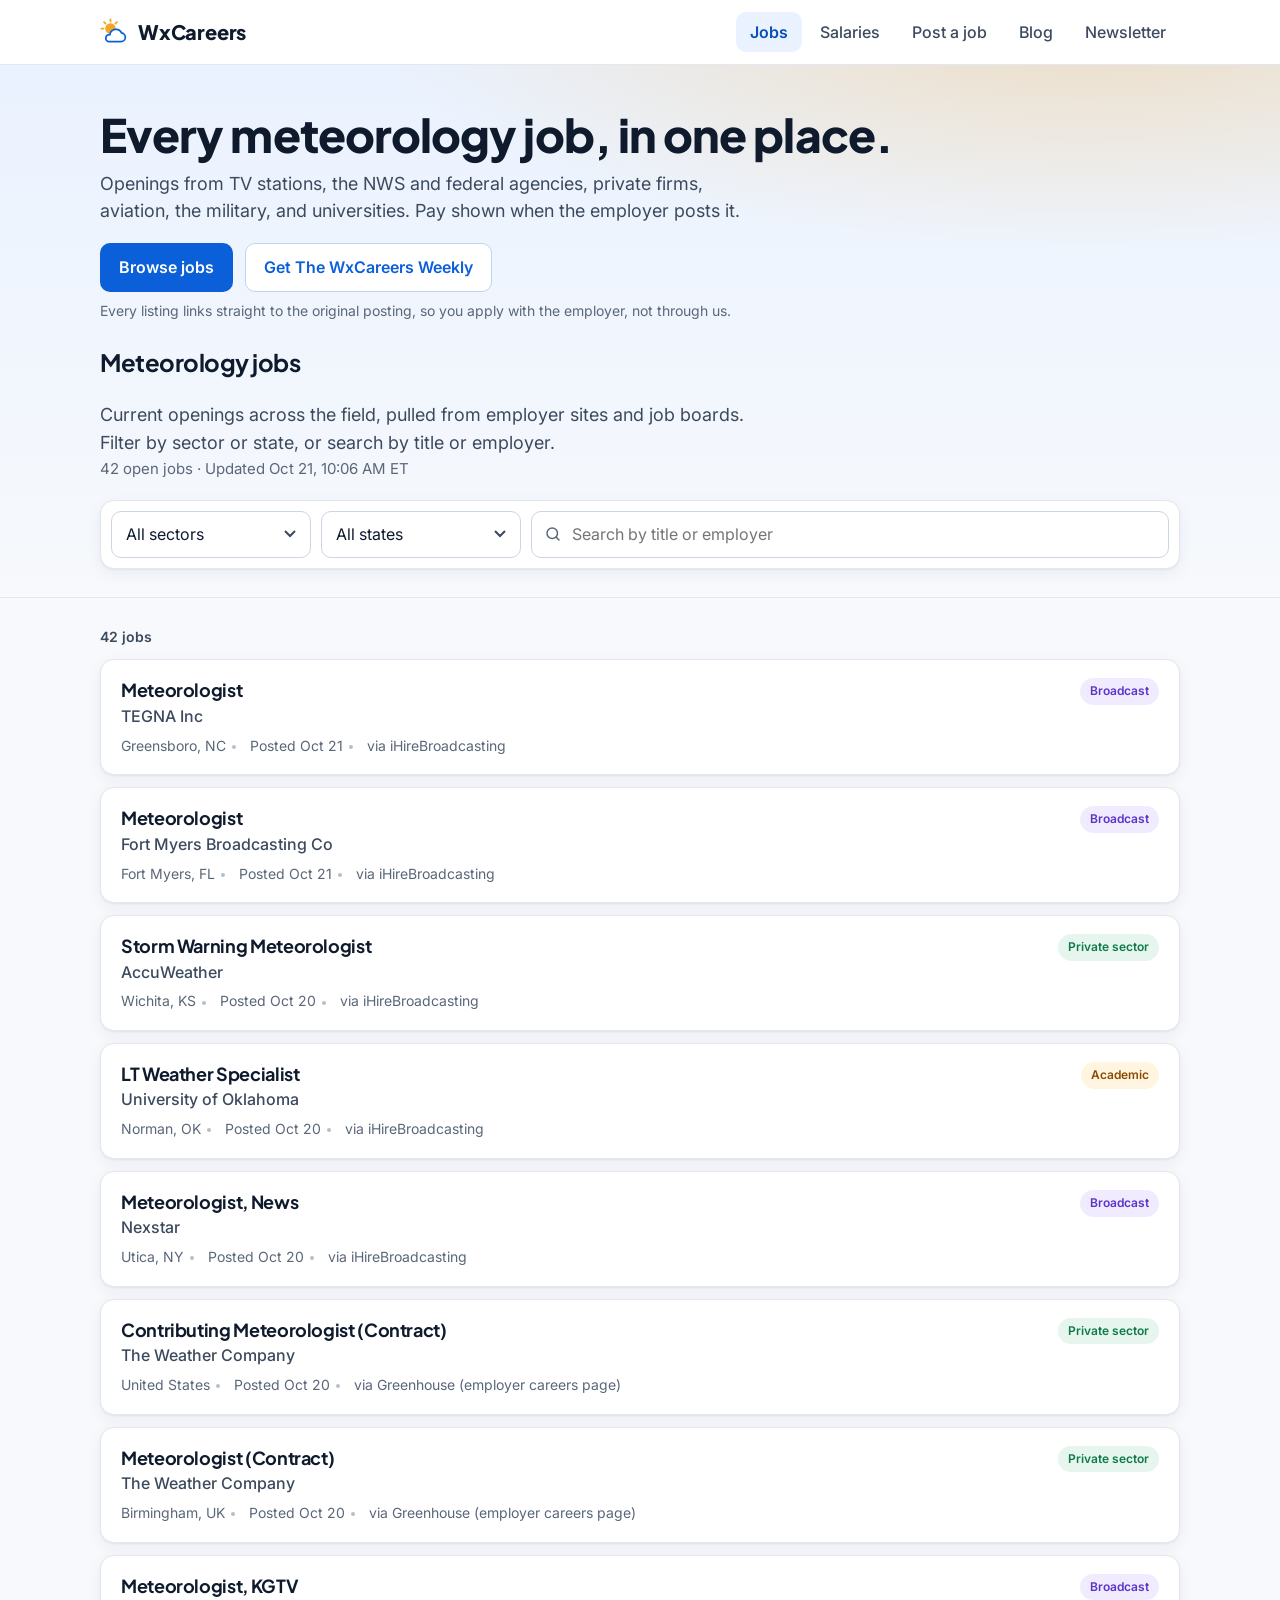
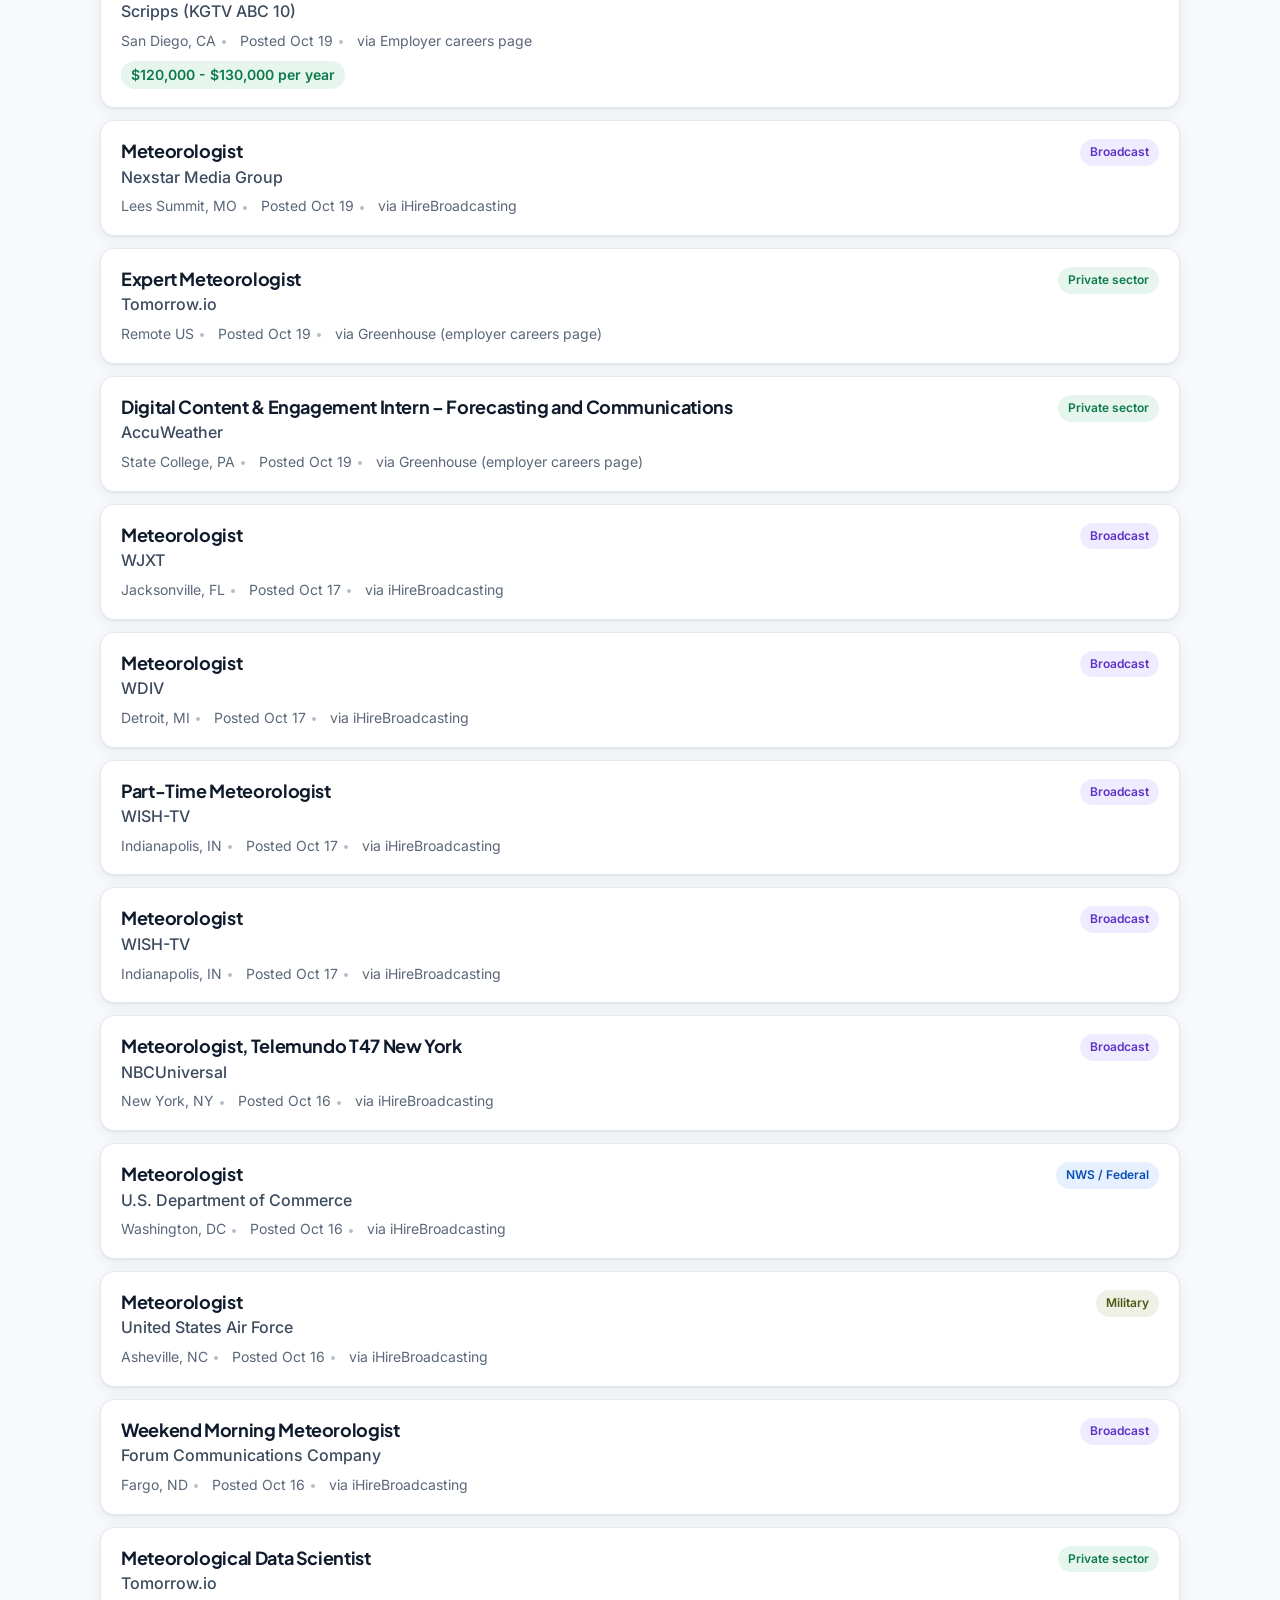
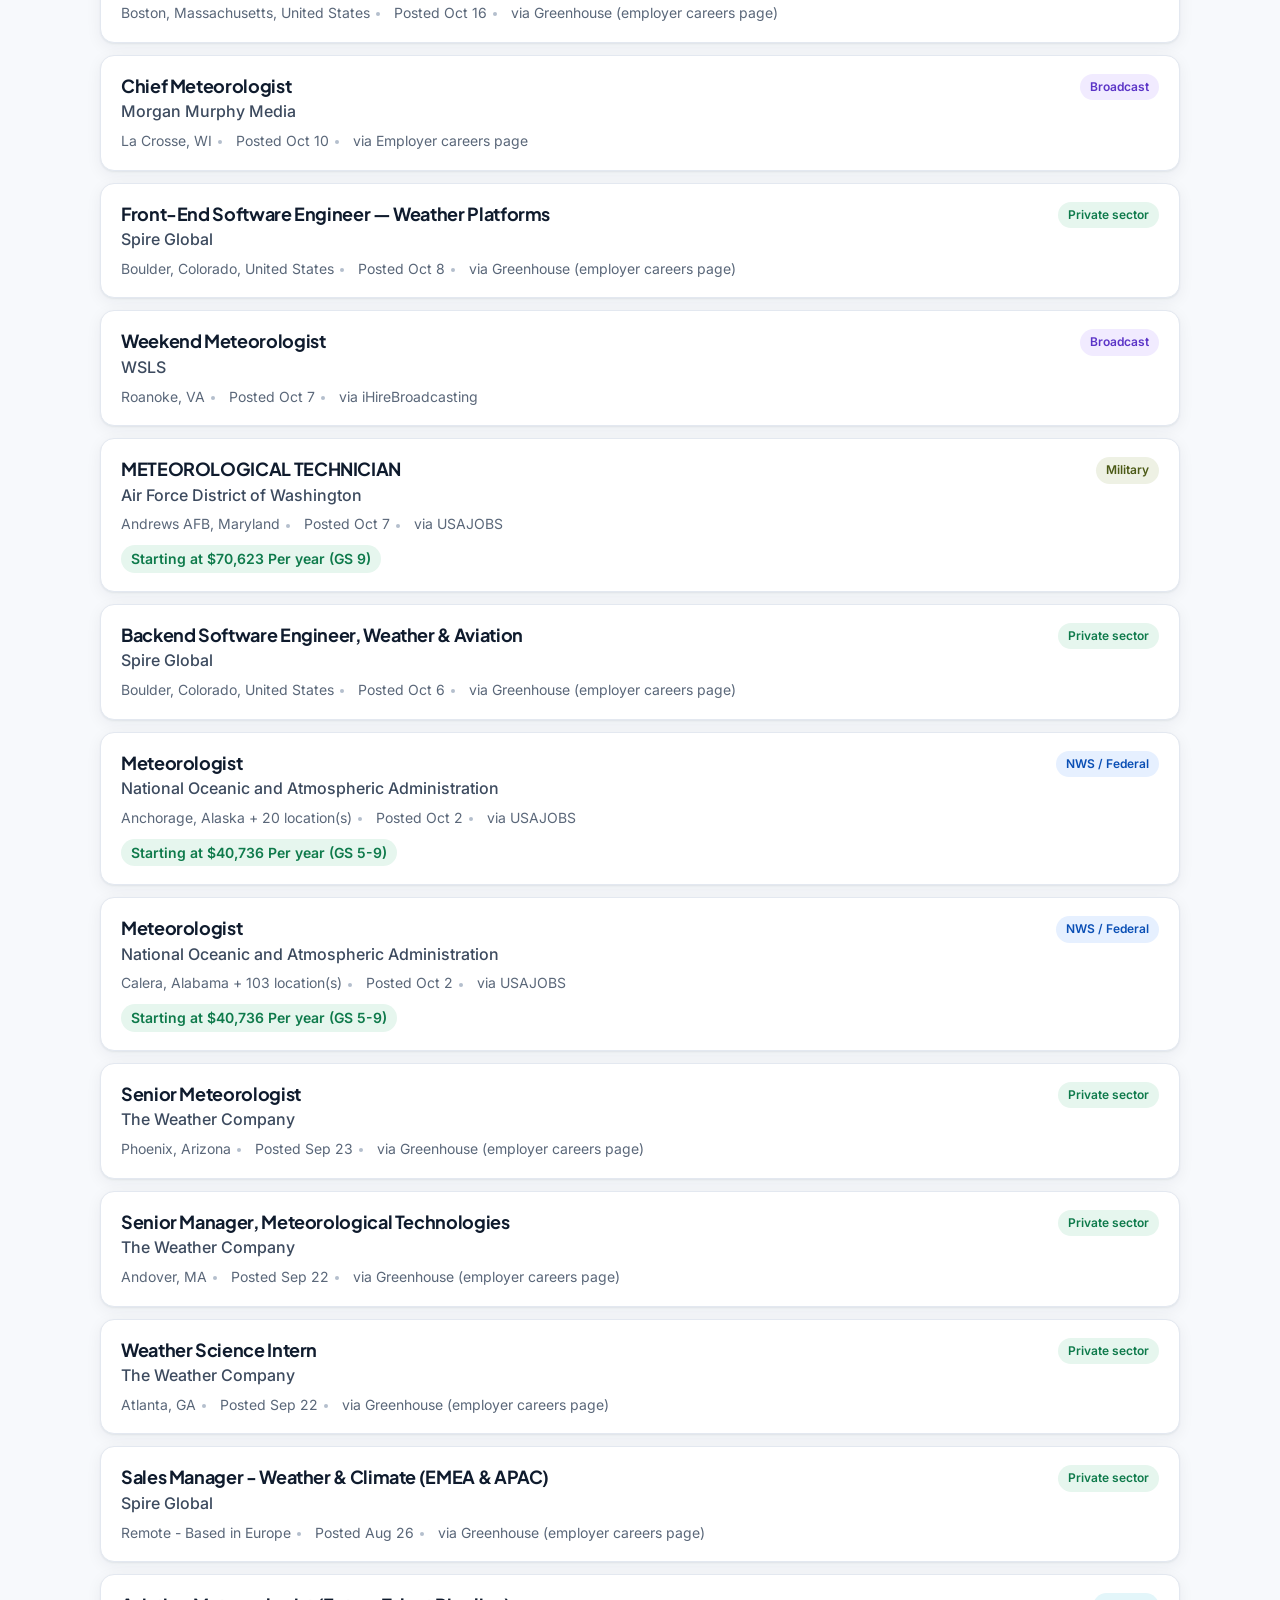
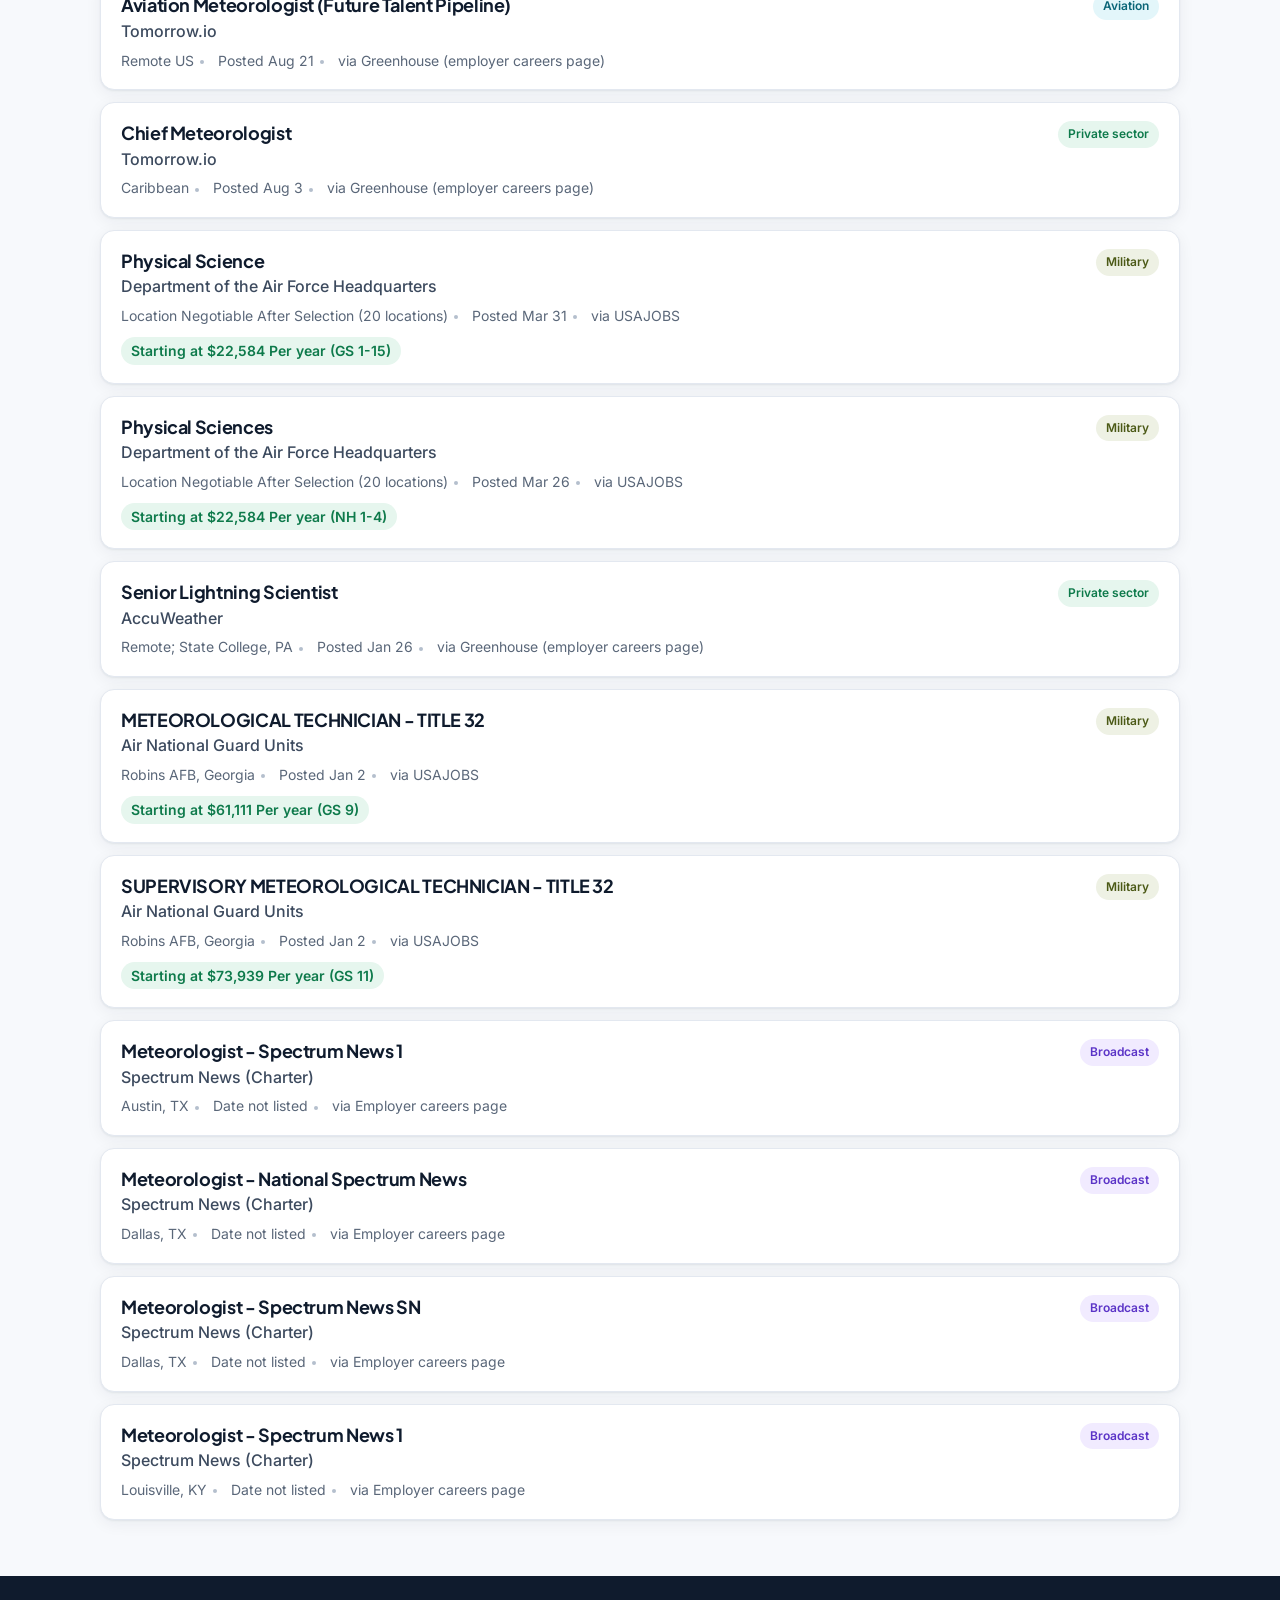
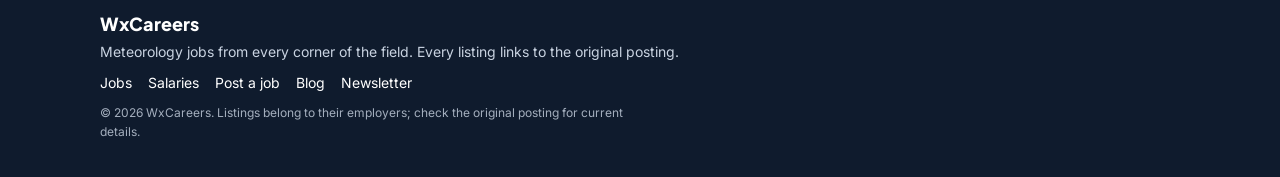
==== site/index.html @ 06b13ea0 "Add blog infrastructure: markdown build, blog index, RSS feed, sitemap, robots.txt, nav links" ====
<!doctype html><html lang=en><head><meta charset=utf-8><meta name=viewport content="width=device-width,initial-scale=1"><title>WxCareers | Meteorology Jobs in TV, NWS, Private, Aviation and More</title><link rel=canonical href="https://wxcareers.com/"><meta name=description content="Meteorology jobs from TV stations, the NWS, private firms, aviation, the military, and universities. Filter by sector and state. Updated often."><meta property=og:title content="WxCareers | Meteorology Jobs in TV, NWS, Private, Aviation and More"><meta property=og:description content="Meteorology jobs from TV stations, the NWS, private firms, aviation, the military, and universities. Filter by sector and state. Updated often."><meta property=og:site_name content=WxCareers><meta property=og:url content="https://wxcareers.com/"><meta name=theme-color content="#0B5FD9"><link rel=preconnect href="https://fonts.googleapis.com"><link rel=preconnect href="https://fonts.gstatic.com" crossorigin><link rel=stylesheet href="https://fonts.googleapis.com/css2?family=Inter:wght@400;500;600;700&family=Plus+Jakarta+Sans:wght@600;700;800&display=swap"><link rel=stylesheet href="style.css?v=2"><link rel=alternate type="application/rss+xml" title="WxCareers Blog" href="https://wxcareers.com/blog/feed.xml"></head><body>
<a class=skip href="#main">Skip to content</a>
<header class=site-header><div class="wrap nav-row"><a class=brand href=index.html><svg class="logo-mark" viewBox="0 0 32 32" aria-hidden="true" width="28" height="28"><circle cx="12" cy="12" r="6" fill="#F5A524"/><g stroke="#F5A524" stroke-width="2" stroke-linecap="round"><path d="M12 1.5v2.5M1.5 12H4M4.6 4.6l1.8 1.8M19.4 4.6l-1.8 1.8"/></g><path d="M10 27h14a5 5 0 0 0 .6-9.96A7 7 0 0 0 11.3 19 4 4 0 0 0 10 27z" fill="#fff" stroke="#0B5FD9" stroke-width="2"/></svg><span>WxCareers</span></a>
<button class=nav-toggle aria-expanded=false aria-controls=site-nav><svg viewBox="0 0 24 24" width=22 height=22 aria-hidden=true><path d="M4 7h16M4 12h16M4 17h16" fill="none" stroke="#0F1B2D" stroke-width="2" stroke-linecap="round"/></svg><span class=sr-only>Menu</span></button>
<nav id=site-nav aria-label=Main><ul><li><a href=index.html class=on aria-current=page>Jobs</a></li><li><a href=salaries.html>Salaries</a></li><li><a href=post.html>Post a job</a></li><li><a href=blog/>Blog</a></li><li><a href=newsletter.html>Newsletter</a></li></ul></nav></div></header>
<main id=main>
<section class=hero><div class=wrap><h1>Every meteorology job, in one place.</h1><p class=hero-lede>Openings from TV stations, the NWS and federal agencies, private firms, aviation, the military, and universities. Pay shown when the employer posts it.</p>
<div class=cta-row><a class="btn btn-primary" href="#jobs">Browse jobs</a><a class="btn btn-secondary" href=newsletter.html>Get The WxCareers Weekly</a></div>
<p class=hero-support>Every listing links straight to the original posting, so you apply with the employer, not through us.</p>
<h2 id=jobs>Meteorology jobs</h2><p class=hero-lede>Current openings across the field, pulled from employer sites and job boards. Filter by sector or state, or search by title or employer.</p><p class="meta hero-meta" id=upd></p>
<div class="bar filters" role=search>
<label class=field><span class=sr-only>Sector</span><select id=sec><option value="">All sectors</option></select></label>
<label class=field><span class=sr-only>State</span><select id=st><option value="">All states</option></select></label>
<label class="field field-search"><svg viewBox="0 0 24 24" width=18 height=18 aria-hidden=true class=ico><circle cx=11 cy=11 r=7 fill=none stroke=currentColor stroke-width=2 /><path d="M20 20l-4-4" stroke=currentColor stroke-width=2 stroke-linecap=round /></svg><span class=sr-only>Search</span><input id=q type=search placeholder="Search by title or employer"></label>
</div></div></section>
<section class="wrap content"><p class=result-count id=rc aria-live=polite></p><div id=list class=job-list></div></section>
</main><footer class=site-footer><div class=wrap><p class=footer-brand>WxCareers</p><p>Meteorology jobs from every corner of the field. Every listing links to the original posting.</p><p class=footer-links><a href=index.html>Jobs</a><a href=salaries.html>Salaries</a><a href=post.html>Post a job</a><a href=blog/>Blog</a><a href=newsletter.html>Newsletter</a></p><p class=small>© 2026 WxCareers. Listings belong to their employers; check the original posting for current details.</p></div></footer>
<script>(function(){var b=document.querySelector('.nav-toggle'),n=document.getElementById('site-nav');b.addEventListener('click',function(){var o=b.getAttribute('aria-expanded')==='true';b.setAttribute('aria-expanded',String(!o));n.classList.toggle('open',!o)})})();</script>
<script>
const LABEL={TV:'Broadcast',federal:'NWS / Federal',private:'Private sector',aviation:'Aviation',military:'Military',academic:'Academic',energy:'Energy'};const lbl=s=>LABEL[s]||s;const fmtUpd=u=>{const d=new Date(/[zZ]|[+-]\d\d:?\d\d$/.test(u)?u:u+'Z');if(isNaN(d))return u;const p=Object.fromEntries(new Intl.DateTimeFormat('en-US',{timeZone:'America/New_York',month:'short',day:'numeric',hour:'numeric',minute:'2-digit'}).formatToParts(d).map(x=>[x.type,x.value]));return `Updated ${p.month} ${p.day}, ${p.hour}:${p.minute} ${p.dayPeriod} ET`};const fmtDate=x=>{const m=/^(\d{4})-(\d\d)-(\d\d)/.exec(x||'');if(!m)return x;const d=new Date(Date.UTC(+m[1],m[2]-1,+m[3]));return d.toLocaleDateString('en-US',{month:'short',day:'numeric',timeZone:'UTC'})+(+m[1]!==new Date().getFullYear()?', '+m[1]:'')};let J=[];const $=i=>document.getElementById(i);const esc=v=>String(v??'').replace(/[&<>"']/g,c=>({'&':'&amp;','<':'&lt;','>':'&gt;','"':'&quot;',"'":'&#39;'}[c]));
fetch('jobs.json').then(r=>r.json()).then(d=>{J=d.jobs;$('upd').textContent=d.count+' open jobs · '+fmtUpd(d.updated);
[...new Set(J.map(j=>j.sector))].sort().forEach(s=>$('sec').add(new Option(lbl(s),s)));
[...new Set(J.map(j=>j.state))].sort().forEach(s=>$('st').add(new Option(s,s)));draw()}).catch(()=>{$('list').innerHTML='<p class=empty>Could not load jobs.</p>'});
['sec','st','q'].forEach(i=>$(i).oninput=draw);
function draw(){const s=$('sec').value,t=$('st').value,q=$('q').value.toLowerCase();
const r=J.filter(j=>(!s||j.sector==s)&&(!t||j.state==t)&&(!q||(j.title+j.employer).toLowerCase().includes(q)));
$('rc').textContent=r.length+(r.length==1?' job':' jobs');
$('list').innerHTML=r.map(j=>`<article class=job><div class=job-main><h2 class=job-title><a href="${esc(j.url)}" target=_blank rel=noopener>${esc(j.title)}</a></h2><p class=job-employer>${esc(j.employer)}</p><p class=meta><span>${esc(j.location)}</span><span>${j.date_posted?'Posted '+esc(fmtDate(j.date_posted)):'Date not listed'}</span><span>via ${esc(j.source)}</span></p>${j.salary?`<p class=sal>${esc(j.salary)}</p>`:''}</div><span class="tag tag-${esc(j.sector).toLowerCase().replace(/[^a-z]+/g,'-')}">${esc(lbl(j.sector))}</span></article>`).join('')||'<p class=empty>No jobs match those filters. Try a different sector or state, or clear the search.</p>'}
</script></body></html>
---- site/style.css ----
/* WxCareers redesign — tokens */
:root{--ink:#0F1B2D;--ink-2:#3C4A5E;--muted:#5A6779;--line:#E3E8F0;--bg:#F7F9FC;--surface:#FFFFFF;
--sky:#0B5FD9;--sky-600:#0A4FB5;--sky-50:#EAF2FF;--sun:#F5A524;--sun-50:#FFF5E1;--sun-ink:#8A4B00;
--green:#0E7A4B;--green-50:#E6F6EE;--focus:#F5A524;--radius:14px;--shadow:0 1px 2px rgba(15,27,45,.06),0 4px 16px rgba(15,27,45,.06);
--font:"Inter",system-ui,-apple-system,"Segoe UI",Roboto,sans-serif;--display:"Plus Jakarta Sans","Inter",system-ui,sans-serif}
*{box-sizing:border-box}html{-webkit-text-size-adjust:100%}
body{margin:0;font:16px/1.55 var(--font);background:var(--bg);color:var(--ink);min-height:100vh;display:flex;flex-direction:column}
main{flex:1}a{color:var(--sky)}a:hover{color:var(--sky-600)}
.wrap{max-width:1120px;margin:0 auto;padding:0 20px}
.sr-only{position:absolute;width:1px;height:1px;padding:0;margin:-1px;overflow:hidden;clip:rect(0,0,0,0);border:0}
.skip{position:absolute;left:12px;top:-60px;background:var(--ink);color:#fff;padding:10px 14px;border-radius:8px;z-index:100}.skip:focus{top:12px}
:focus-visible{outline:3px solid var(--focus);outline-offset:2px;border-radius:6px}
/* header */
.site-header{position:sticky;top:0;z-index:50;background:rgba(255,255,255,.92);backdrop-filter:saturate(1.4) blur(10px);border-bottom:1px solid var(--line)}
.nav-row{display:flex;align-items:center;justify-content:space-between;min-height:64px;flex-wrap:wrap}
.brand{display:flex;align-items:center;gap:10px;font:800 20px/1 var(--display);color:var(--ink);text-decoration:none;letter-spacing:-.01em}
.nav-toggle{padding:0;min-height:44px;display:inline-flex;align-items:center;justify-content:center;width:44px;height:44px;border:1px solid var(--line);background:#fff;border-radius:10px;color:var(--ink);cursor:pointer}
#site-nav{display:none;width:100%}#site-nav.open{display:block}
#site-nav ul{list-style:none;margin:0;padding:8px 0 14px;display:flex;flex-direction:column;gap:2px}
#site-nav a{display:block;padding:12px 14px;border-radius:10px;color:var(--ink-2);text-decoration:none;font-weight:500}
#site-nav a:hover{background:var(--sky-50);color:var(--sky-600)}
#site-nav a.on{color:var(--sky-600);background:var(--sky-50);font-weight:600}
@media(min-width:760px){.nav-toggle{display:none}#site-nav{display:block;width:auto}#site-nav ul{flex-direction:row;padding:0;gap:4px}#site-nav a{padding:8px 14px}}
/* hero */
.hero{background:radial-gradient(1200px 400px at 85% -10%,rgba(245,165,36,.28),transparent 60%),linear-gradient(180deg,#EAF2FF 0%,#F7F9FC 100%);padding:44px 0 28px;border-bottom:1px solid var(--line)}
.hero-sm{padding:40px 0 32px}
h1,h2,h3{font-family:var(--display);letter-spacing:-.02em;color:var(--ink)}
h1{font-size:clamp(30px,5vw,46px);line-height:1.1;margin:0 0 10px;font-weight:800}
.hero-lede{font-size:18px;color:var(--ink-2);margin:0;max-width:60ch}
.meta{color:var(--muted);font-size:14px;margin:0}.hero-meta{font-size:15px}
.content{padding:28px 20px 56px}
/* filters */
.bar{display:flex;gap:10px;flex-wrap:wrap;margin:20px 0 0}
.filters{display:grid;grid-template-columns:1fr 1fr;gap:10px;background:#fff;padding:10px;border:1px solid var(--line);border-radius:var(--radius);box-shadow:var(--shadow)}
.field{position:relative;display:flex;align-items:center}
.field-search{grid-column:1/-1}.field-grow{flex:1;min-width:200px}
@media(min-width:760px){.filters{grid-template-columns:200px 200px 1fr}.field-search{grid-column:auto}}
select,input,button{font:inherit;color:var(--ink)}
select,input{width:100%;min-height:46px;padding:10px 14px;border:1px solid #CCD5E1;border-radius:10px;background:#fff}
select{appearance:none;background-image:url("data:image/svg+xml,%3Csvg xmlns='http://www.w3.org/2000/svg' width='12' height='8'%3E%3Cpath d='M1 1l5 5 5-5' fill='none' stroke='%233C4A5E' stroke-width='2'/%3E%3C/svg%3E");background-repeat:no-repeat;background-position:right 14px center;padding-right:36px}
.field-search input{padding-left:40px}.field .ico{position:absolute;left:13px;color:var(--muted);pointer-events:none}
select:hover,input:hover{border-color:#9FB0C6}
button:not(.nav-toggle){min-height:46px;padding:10px 22px;border:0;border-radius:10px;background:var(--sky);color:#fff;font-weight:600;cursor:pointer}
button:not(.nav-toggle):hover{background:var(--sky-600)}
/* jobs */
.result-count{font-weight:600;color:var(--ink-2);margin:0 0 12px;font-size:14px}
.job-list{display:grid;gap:12px}
.job{display:flex;justify-content:space-between;align-items:flex-start;gap:16px;background:var(--surface);border:1px solid var(--line);border-radius:var(--radius);padding:18px 20px;box-shadow:var(--shadow);transition:border-color .15s,transform .15s}
.job:hover{border-color:#B9CCEB;transform:translateY(-1px)}
.job-main{min-width:0}
.job-title{font-size:18px;margin:0 0 2px;line-height:1.3}
.job-title a{color:var(--ink);text-decoration:none}.job-title a:hover{color:var(--sky)}
.job-employer{margin:0 0 6px;color:var(--ink-2);font-weight:500}
.job .meta{display:flex;flex-wrap:wrap;gap:4px 14px}
.job .meta span+span::before{content:"";display:inline-block;width:4px;height:4px;border-radius:50%;background:#B4BFCD;margin-right:14px;vertical-align:middle;margin-left:-8px}
.sal{display:inline-block;margin:10px 0 0;color:var(--green);background:var(--green-50);font-weight:600;font-size:14px;padding:3px 10px;border-radius:999px}
td.sal{display:table-cell;background:none;padding:12px 14px;border-radius:0}
.tag{font-size:12px;font-weight:600;padding:4px 10px;border-radius:999px;background:var(--sky-50);color:var(--sky-600);white-space:nowrap}
.tag-tv{background:#F1EBFF;color:#5B34C7}.tag-federal{background:#E6F0FF;color:#0A4FB5}.tag-private{background:var(--green-50);color:var(--green)}
.tag-aviation{background:#E3F6FA;color:#0A6577}.tag-military{background:#EEF1E4;color:#4C5A17}.tag-academic{background:var(--sun-50);color:var(--sun-ink)}
.empty{padding:32px;text-align:center;color:var(--muted);background:#fff;border:1px dashed #CCD5E1;border-radius:var(--radius)}
@media(max-width:520px){.job{flex-direction:column-reverse;gap:10px}}
/* table */
.table-wrap{background:#fff;border:1px solid var(--line);border-radius:var(--radius);box-shadow:var(--shadow);overflow:hidden}
table{width:100%;border-collapse:collapse}
th{font-size:12px;text-transform:uppercase;letter-spacing:.06em;color:var(--muted);background:#F2F5FA;font-weight:600}
td,th{padding:12px 14px;border-bottom:1px solid var(--line);text-align:left;vertical-align:top}
tbody tr:last-child td{border-bottom:0}tbody tr:hover{background:#FAFBFE}
td a{font-weight:600;text-decoration:none}
@media(max-width:700px){thead{position:absolute;left:-9999px}table,tbody,tr,td{display:block}tr{padding:12px 14px;border-bottom:1px solid var(--line)}
td,td.sal{border:0;padding:3px 0;display:flex;gap:12px}td::before{content:attr(data-label);flex:0 0 96px;font-size:12px;text-transform:uppercase;letter-spacing:.05em;color:var(--muted);padding-top:2px}}
/* cards */
.card-grid{display:grid;gap:16px}@media(min-width:760px){.card-grid{grid-template-columns:repeat(3,1fr)}}
.card{background:#fff;border:1px solid var(--line);border-radius:var(--radius);padding:24px;box-shadow:var(--shadow)}
.card h3{margin:0 0 8px;font-size:20px}.card p{margin:0;color:var(--ink-2)}
.card-feature{border:2px solid var(--sky);position:relative;background:linear-gradient(180deg,#fff,#F5F9FF)}
.card-narrow{max-width:620px}.card-narrow .bar{margin:0 0 12px}
.tbd{color:var(--sun-ink);background:var(--sun-50);font-weight:600;padding:1px 8px;border-radius:6px}
.note{margin-top:20px}
/* footer */
.site-footer{background:var(--ink);color:#C9D3E1;padding:36px 0;font-size:14px}
.site-footer p{margin:0;max-width:70ch}.footer-brand{font:800 18px var(--display);color:#fff;margin-bottom:6px!important}
@media(prefers-reduced-motion:reduce){*{transition:none!important}}
/* staging additions */
.cta-row{display:flex;gap:12px;flex-wrap:wrap;margin:18px 0 8px}
.btn{display:inline-block;padding:11px 18px;border-radius:10px;font-weight:600;text-decoration:none;border:1px solid transparent}
.btn-primary{background:#0B5FD9;color:#fff}.btn-secondary{background:#fff;color:#0B5FD9;border-color:#BFD3F2}
.hero-support{font-size:14px;color:var(--muted);margin:6px 0 22px}
.status-note{margin:18px 0;font-weight:500}.method{margin-top:20px;max-width:75ch;color:var(--ink-2);font-size:14px}
.footer-links{display:flex;gap:16px;margin:10px 0!important;flex-wrap:wrap}.footer-links a{color:#fff;text-decoration:none}.small{font-size:12px;opacity:.8}
.free{color:#17703a;font-weight:700}
/* blog */
.post-list{display:grid;gap:14px;margin:8px 0 24px}.post-card{background:#fff;border:1px solid var(--line);border-radius:var(--radius);padding:18px 20px}
.post-card h2{margin:0 0 6px;font:700 20px var(--display)}.post-card h2 a{color:var(--ink);text-decoration:none}.post-card h2 a:hover{color:#0B5FD9}
.post-card p{margin:0;color:var(--ink-2)}.post-date{color:var(--muted);font-size:13px;margin-bottom:6px!important}
.coming-soon{background:#fff;border:1px dashed #CCD5E1;border-radius:var(--radius);padding:40px 24px;text-align:center;margin:8px 0 24px}
.coming-soon h2{font:700 22px var(--display);margin:8px 0}.coming-soon p{color:var(--ink-2);margin:0 auto 16px;max-width:52ch}
.article{max-width:720px;margin:0 auto;font-size:17px;line-height:1.7;color:var(--ink)}
.article h2{font:700 24px var(--display);margin:32px 0 10px}.article h3{font:700 19px var(--display);margin:24px 0 8px}
.article a{color:#0B5FD9}.article blockquote{border-left:3px solid #BFD3F2;margin:16px 0;padding:4px 16px;color:var(--ink-2)}
.article pre{background:#0F1B2D;color:#E6EDF7;padding:14px;border-radius:8px;overflow:auto;font-size:14px}.article code{font-size:.92em}
.article img{max-width:100%;border-radius:8px}.back{display:inline-block;margin:24px 0 0;color:#0B5FD9;text-decoration:none;font-weight:600}
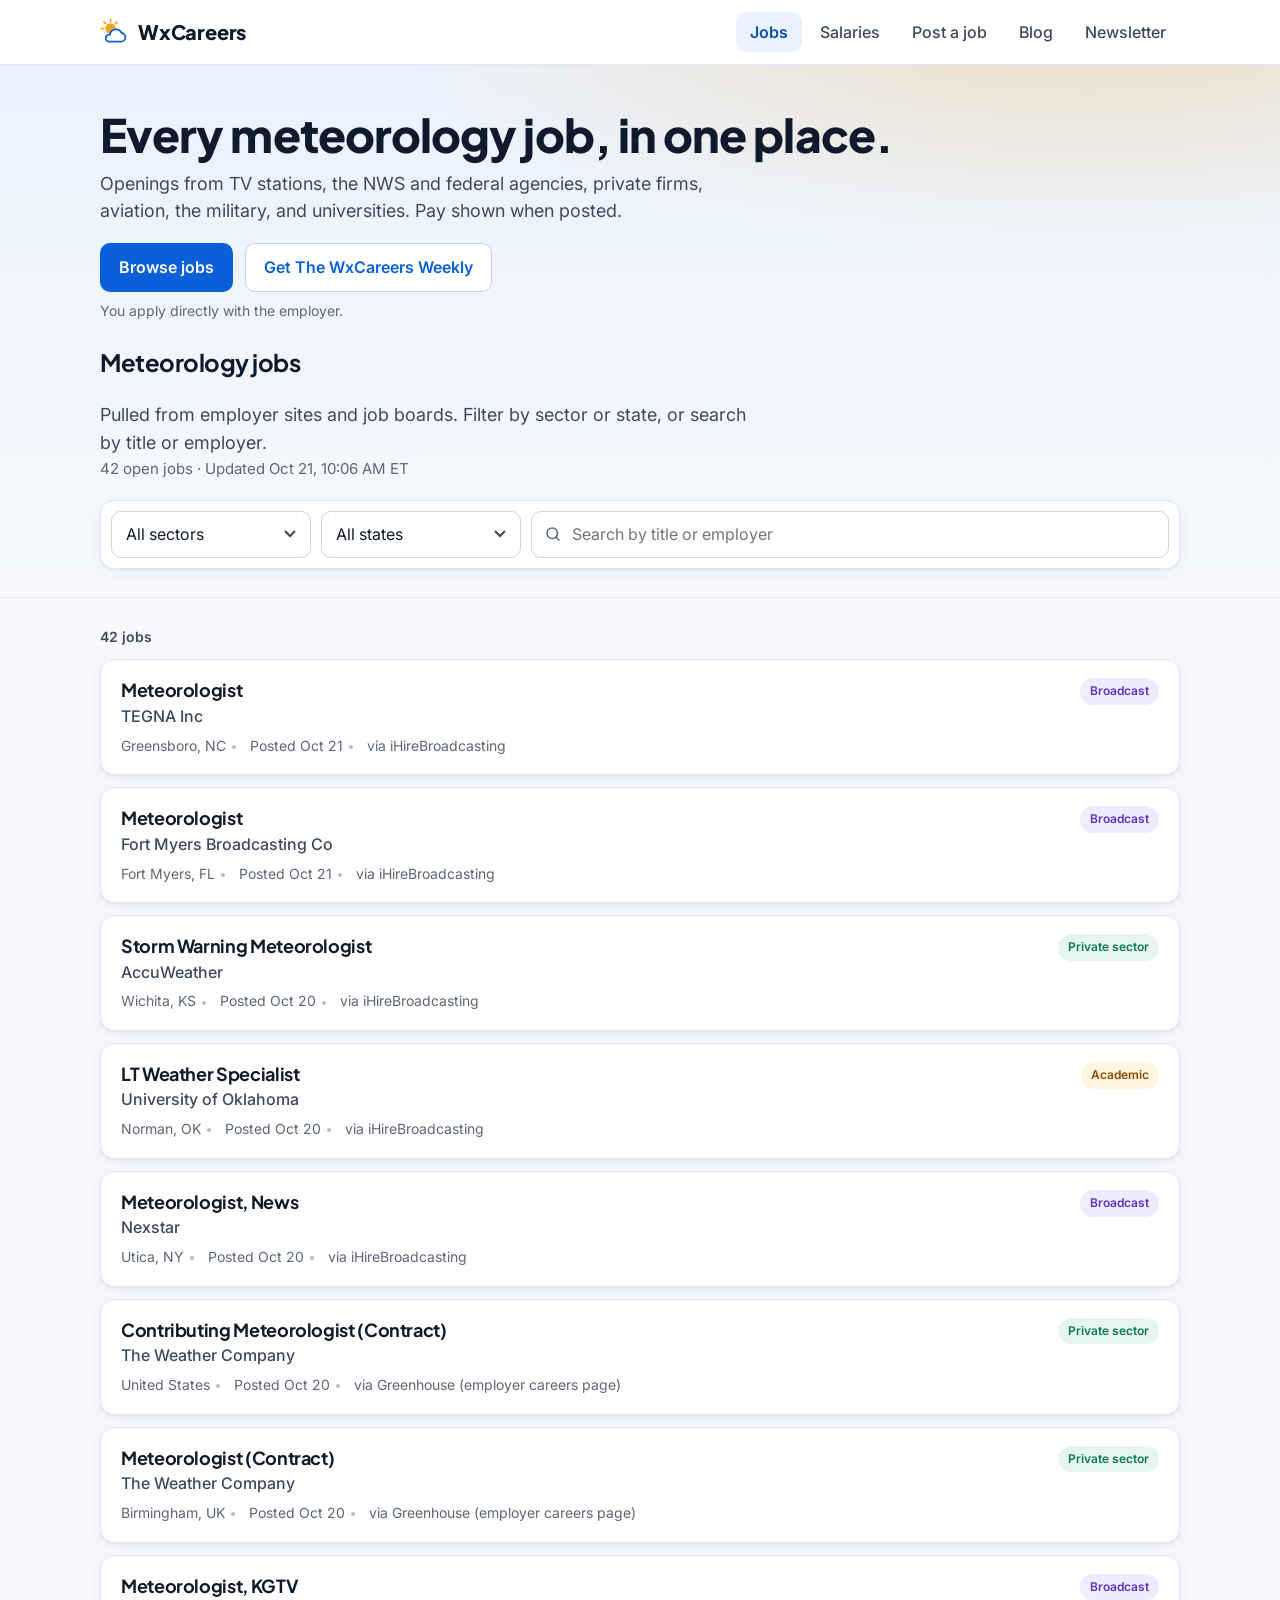
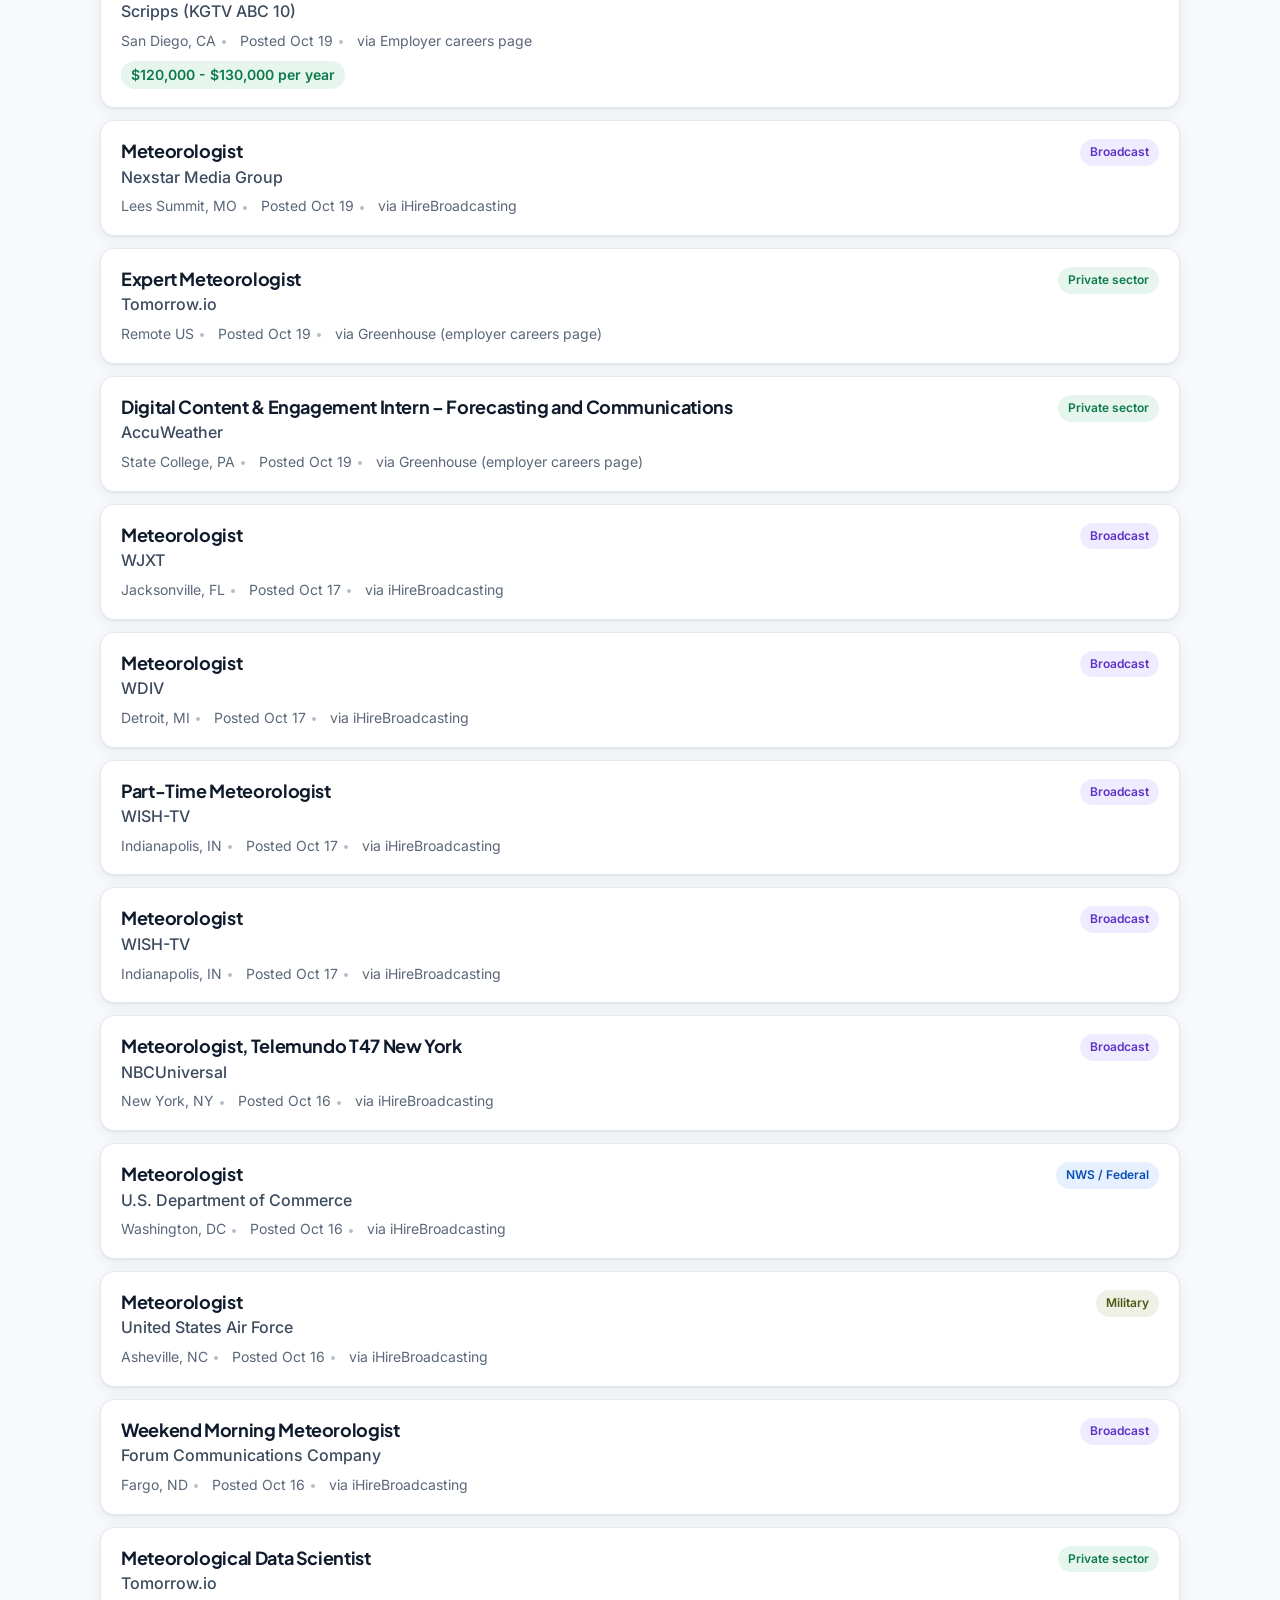
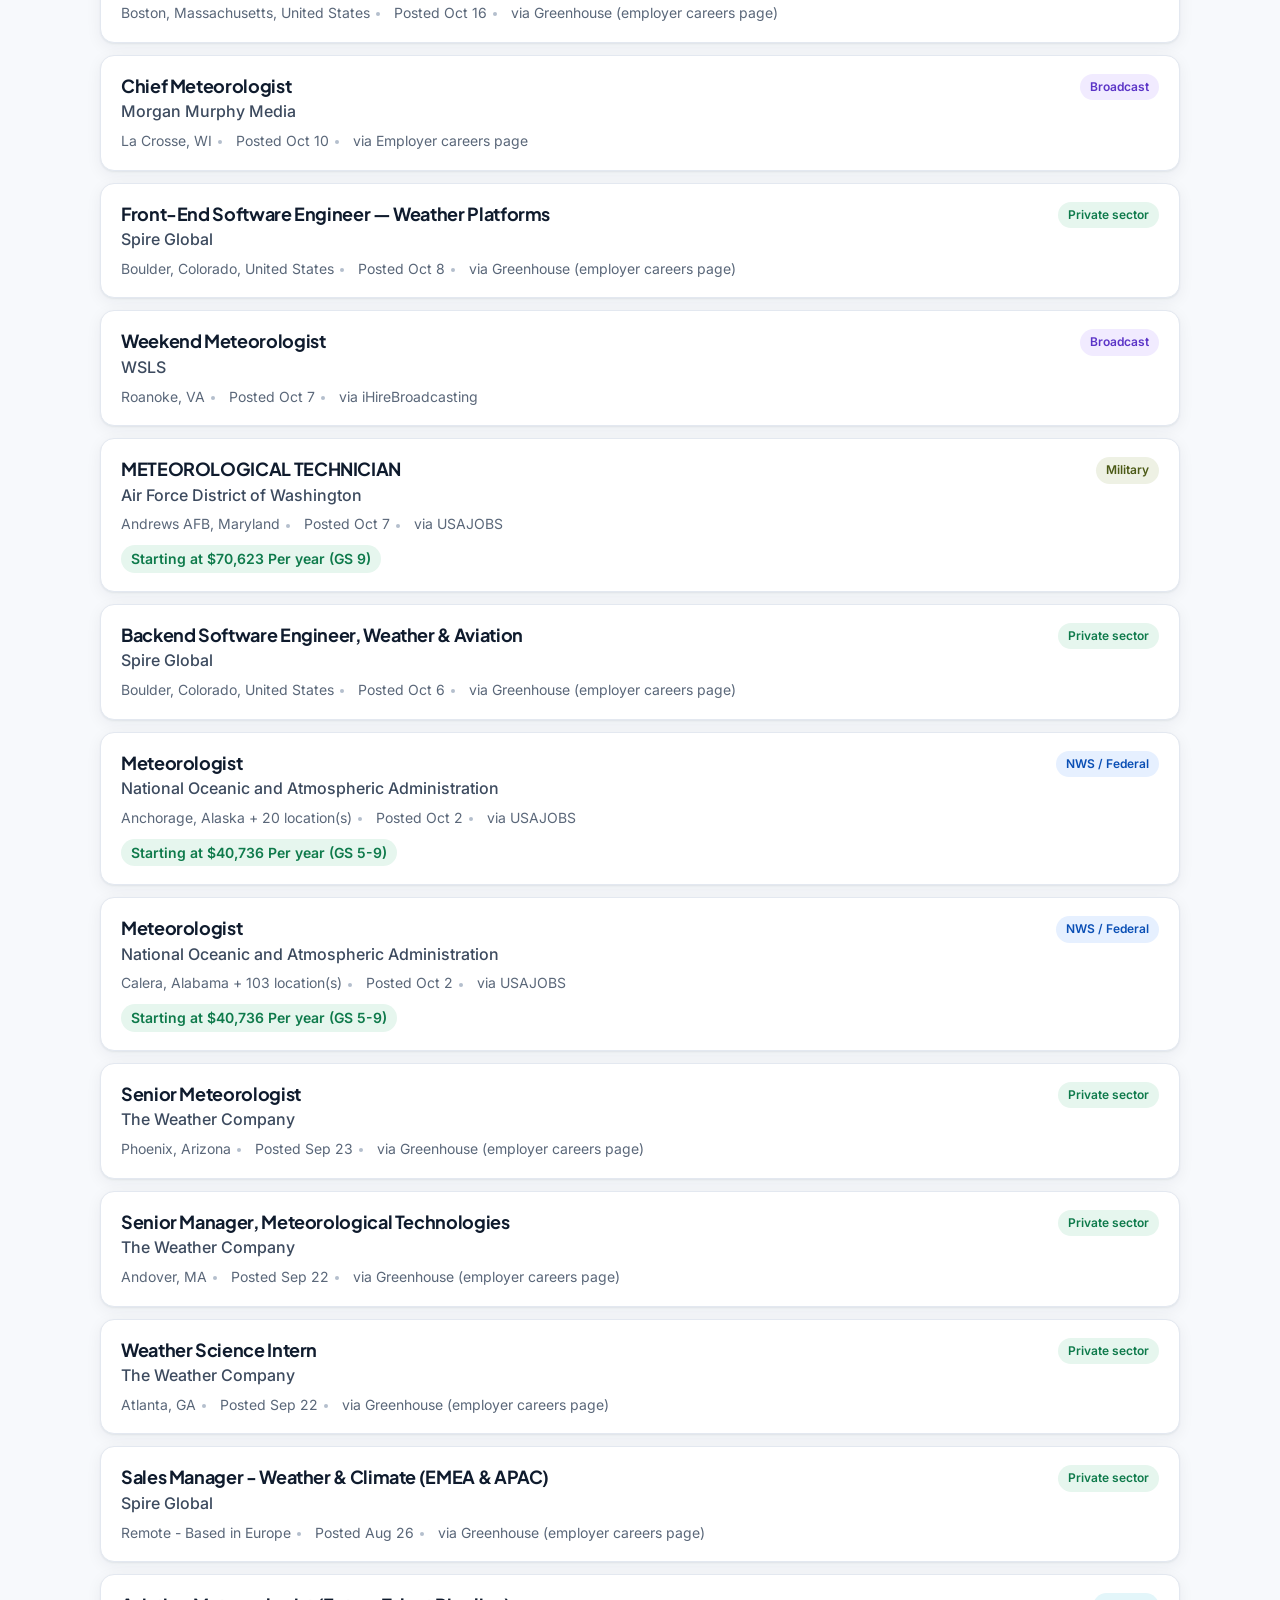
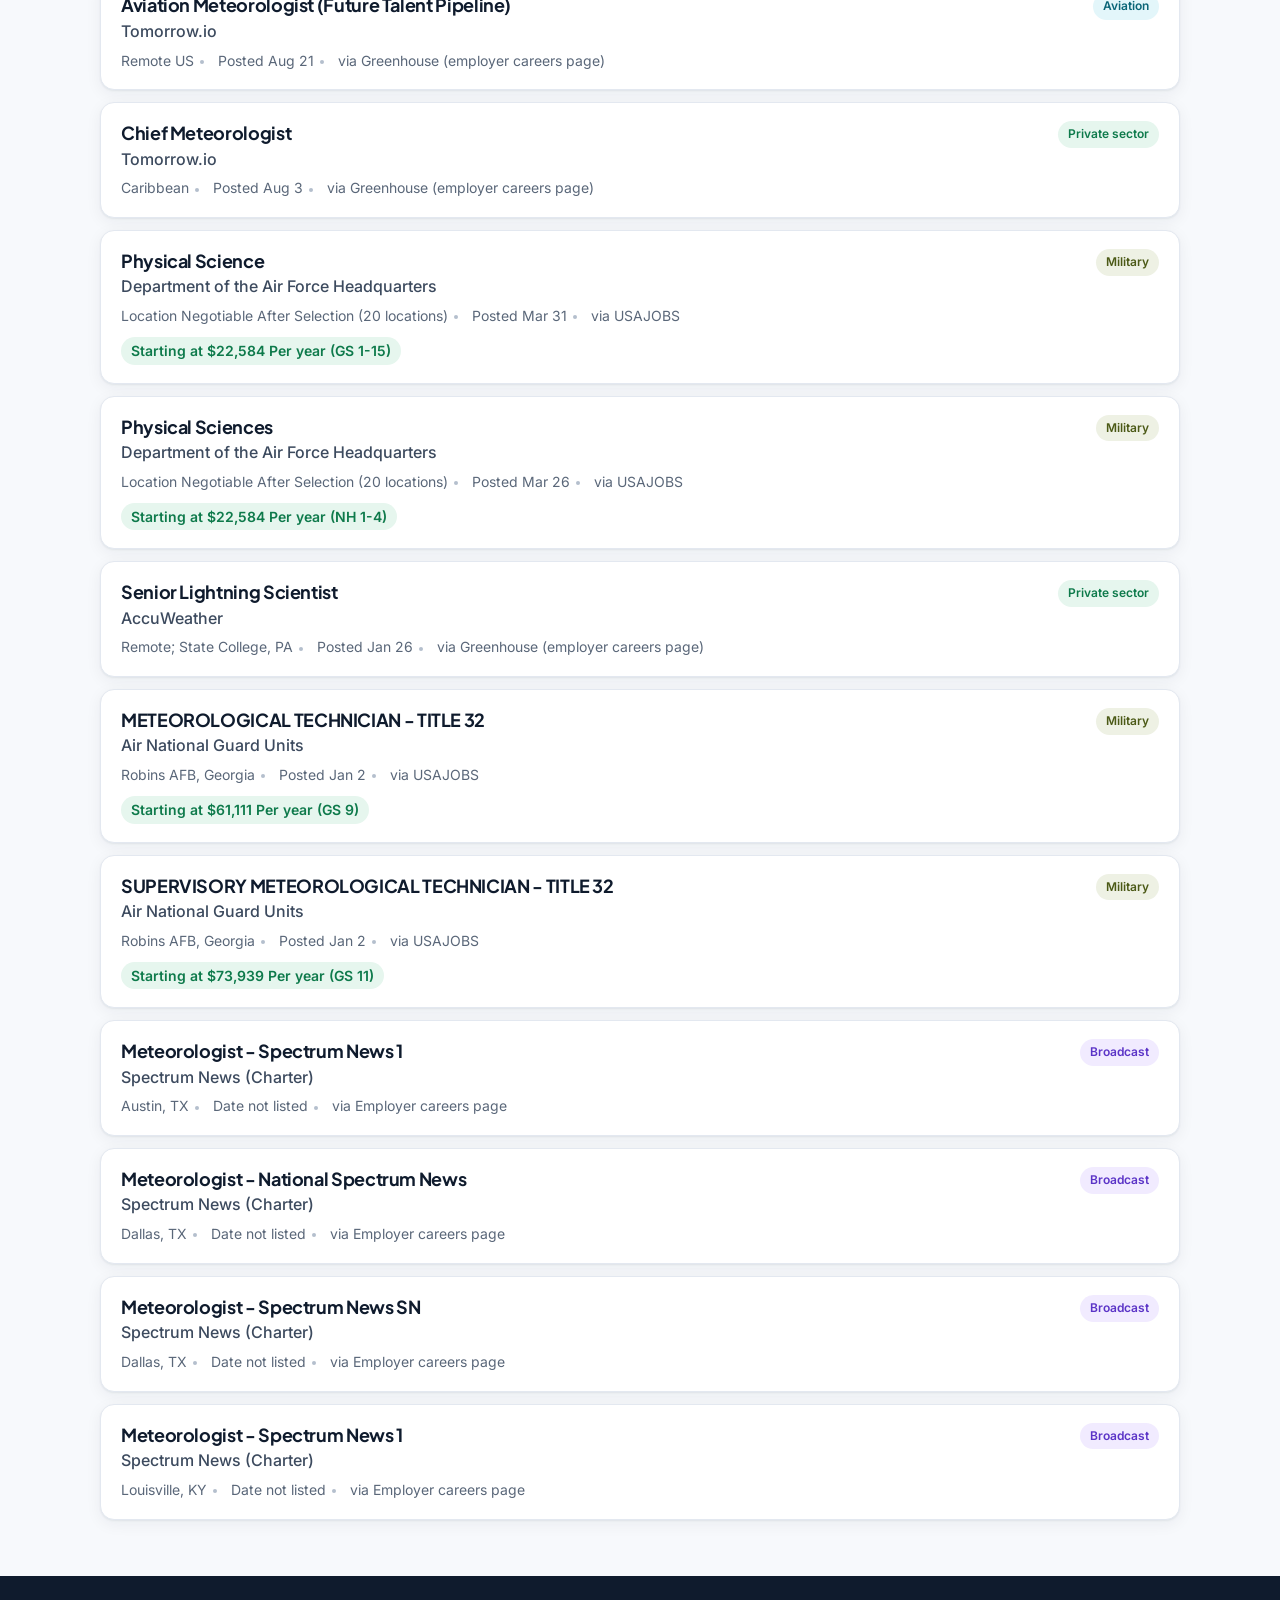
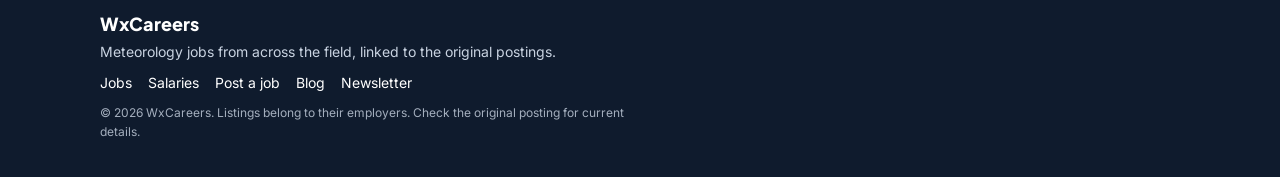
==== commit 5798cbfb: "Simplify site copy; remove salaries method note" ====
--- a/site/index.html
+++ b/site/index.html
@@ -1,20 +1,20 @@
-<!doctype html><html lang=en><head><meta charset=utf-8><meta name=viewport content="width=device-width,initial-scale=1"><title>WxCareers | Meteorology Jobs in TV, NWS, Private, Aviation and More</title><link rel=canonical href="https://wxcareers.com/"><meta name=description content="Meteorology jobs from TV stations, the NWS, private firms, aviation, the military, and universities. Filter by sector and state. Updated often."><meta property=og:title content="WxCareers | Meteorology Jobs in TV, NWS, Private, Aviation and More"><meta property=og:description content="Meteorology jobs from TV stations, the NWS, private firms, aviation, the military, and universities. Filter by sector and state. Updated often."><meta property=og:site_name content=WxCareers><meta property=og:url content="https://wxcareers.com/"><meta name=theme-color content="#0B5FD9"><link rel=preconnect href="https://fonts.googleapis.com"><link rel=preconnect href="https://fonts.gstatic.com" crossorigin><link rel=stylesheet href="https://fonts.googleapis.com/css2?family=Inter:wght@400;500;600;700&family=Plus+Jakarta+Sans:wght@600;700;800&display=swap"><link rel=stylesheet href="style.css?v=2"><link rel=alternate type="application/rss+xml" title="WxCareers Blog" href="https://wxcareers.com/blog/feed.xml"></head><body>
+<!doctype html><html lang=en><head><meta charset=utf-8><meta name=viewport content="width=device-width,initial-scale=1"><title>WxCareers | Meteorology Jobs in TV, NWS, Private, Aviation and More</title><link rel=canonical href="https://wxcareers.com/"><meta name=description content="Meteorology jobs from TV stations, the NWS, private firms, aviation, the military, and universities. Filter by sector and state."><meta property=og:title content="WxCareers | Meteorology Jobs in TV, NWS, Private, Aviation and More"><meta property=og:description content="Meteorology jobs from TV stations, the NWS, private firms, aviation, the military, and universities. Filter by sector and state."><meta property=og:site_name content=WxCareers><meta property=og:url content="https://wxcareers.com/"><meta name=theme-color content="#0B5FD9"><link rel=preconnect href="https://fonts.googleapis.com"><link rel=preconnect href="https://fonts.gstatic.com" crossorigin><link rel=stylesheet href="https://fonts.googleapis.com/css2?family=Inter:wght@400;500;600;700&family=Plus+Jakarta+Sans:wght@600;700;800&display=swap"><link rel=stylesheet href="style.css?v=3"><link rel=alternate type="application/rss+xml" title="WxCareers Blog" href="https://wxcareers.com/blog/feed.xml"></head><body>
 <a class=skip href="#main">Skip to content</a>
 <header class=site-header><div class="wrap nav-row"><a class=brand href=index.html><svg class="logo-mark" viewBox="0 0 32 32" aria-hidden="true" width="28" height="28"><circle cx="12" cy="12" r="6" fill="#F5A524"/><g stroke="#F5A524" stroke-width="2" stroke-linecap="round"><path d="M12 1.5v2.5M1.5 12H4M4.6 4.6l1.8 1.8M19.4 4.6l-1.8 1.8"/></g><path d="M10 27h14a5 5 0 0 0 .6-9.96A7 7 0 0 0 11.3 19 4 4 0 0 0 10 27z" fill="#fff" stroke="#0B5FD9" stroke-width="2"/></svg><span>WxCareers</span></a>
 <button class=nav-toggle aria-expanded=false aria-controls=site-nav><svg viewBox="0 0 24 24" width=22 height=22 aria-hidden=true><path d="M4 7h16M4 12h16M4 17h16" fill="none" stroke="#0F1B2D" stroke-width="2" stroke-linecap="round"/></svg><span class=sr-only>Menu</span></button>
 <nav id=site-nav aria-label=Main><ul><li><a href=index.html class=on aria-current=page>Jobs</a></li><li><a href=salaries.html>Salaries</a></li><li><a href=post.html>Post a job</a></li><li><a href=blog/>Blog</a></li><li><a href=newsletter.html>Newsletter</a></li></ul></nav></div></header>
 <main id=main>
-<section class=hero><div class=wrap><h1>Every meteorology job, in one place.</h1><p class=hero-lede>Openings from TV stations, the NWS and federal agencies, private firms, aviation, the military, and universities. Pay shown when the employer posts it.</p>
+<section class=hero><div class=wrap><h1>Every meteorology job, in one place.</h1><p class=hero-lede>Openings from TV stations, the NWS and federal agencies, private firms, aviation, the military, and universities. Pay shown when posted.</p>
 <div class=cta-row><a class="btn btn-primary" href="#jobs">Browse jobs</a><a class="btn btn-secondary" href=newsletter.html>Get The WxCareers Weekly</a></div>
-<p class=hero-support>Every listing links straight to the original posting, so you apply with the employer, not through us.</p>
-<h2 id=jobs>Meteorology jobs</h2><p class=hero-lede>Current openings across the field, pulled from employer sites and job boards. Filter by sector or state, or search by title or employer.</p><p class="meta hero-meta" id=upd></p>
+<p class=hero-support>You apply directly with the employer.</p>
+<h2 id=jobs>Meteorology jobs</h2><p class=hero-lede>Pulled from employer sites and job boards. Filter by sector or state, or search by title or employer.</p><p class="meta hero-meta" id=upd></p>
 <div class="bar filters" role=search>
 <label class=field><span class=sr-only>Sector</span><select id=sec><option value="">All sectors</option></select></label>
 <label class=field><span class=sr-only>State</span><select id=st><option value="">All states</option></select></label>
 <label class="field field-search"><svg viewBox="0 0 24 24" width=18 height=18 aria-hidden=true class=ico><circle cx=11 cy=11 r=7 fill=none stroke=currentColor stroke-width=2 /><path d="M20 20l-4-4" stroke=currentColor stroke-width=2 stroke-linecap=round /></svg><span class=sr-only>Search</span><input id=q type=search placeholder="Search by title or employer"></label>
 </div></div></section>
 <section class="wrap content"><p class=result-count id=rc aria-live=polite></p><div id=list class=job-list></div></section>
-</main><footer class=site-footer><div class=wrap><p class=footer-brand>WxCareers</p><p>Meteorology jobs from every corner of the field. Every listing links to the original posting.</p><p class=footer-links><a href=index.html>Jobs</a><a href=salaries.html>Salaries</a><a href=post.html>Post a job</a><a href=blog/>Blog</a><a href=newsletter.html>Newsletter</a></p><p class=small>© 2026 WxCareers. Listings belong to their employers; check the original posting for current details.</p></div></footer>
+</main><footer class=site-footer><div class=wrap><p class=footer-brand>WxCareers</p><p>Meteorology jobs from across the field, linked to the original postings.</p><p class=footer-links><a href=index.html>Jobs</a><a href=salaries.html>Salaries</a><a href=post.html>Post a job</a><a href=blog/>Blog</a><a href=newsletter.html>Newsletter</a></p><p class=small>© 2026 WxCareers. Listings belong to their employers. Check the original posting for current details.</p></div></footer>
 <script>(function(){var b=document.querySelector('.nav-toggle'),n=document.getElementById('site-nav');b.addEventListener('click',function(){var o=b.getAttribute('aria-expanded')==='true';b.setAttribute('aria-expanded',String(!o));n.classList.toggle('open',!o)})})();</script>
 <script>
 const LABEL={TV:'Broadcast',federal:'NWS / Federal',private:'Private sector',aviation:'Aviation',military:'Military',academic:'Academic',energy:'Energy'};const lbl=s=>LABEL[s]||s;const fmtUpd=u=>{const d=new Date(/[zZ]|[+-]\d\d:?\d\d$/.test(u)?u:u+'Z');if(isNaN(d))return u;const p=Object.fromEntries(new Intl.DateTimeFormat('en-US',{timeZone:'America/New_York',month:'short',day:'numeric',hour:'numeric',minute:'2-digit'}).formatToParts(d).map(x=>[x.type,x.value]));return `Updated ${p.month} ${p.day}, ${p.hour}:${p.minute} ${p.dayPeriod} ET`};const fmtDate=x=>{const m=/^(\d{4})-(\d\d)-(\d\d)/.exec(x||'');if(!m)return x;const d=new Date(Date.UTC(+m[1],m[2]-1,+m[3]));return d.toLocaleDateString('en-US',{month:'short',day:'numeric',timeZone:'UTC'})+(+m[1]!==new Date().getFullYear()?', '+m[1]:'')};let J=[];const $=i=>document.getElementById(i);const esc=v=>String(v??'').replace(/[&<>"']/g,c=>({'&':'&amp;','<':'&lt;','>':'&gt;','"':'&quot;',"'":'&#39;'}[c]));
@@ -25,5 +25,5 @@
 function draw(){const s=$('sec').value,t=$('st').value,q=$('q').value.toLowerCase();
 const r=J.filter(j=>(!s||j.sector==s)&&(!t||j.state==t)&&(!q||(j.title+j.employer).toLowerCase().includes(q)));
 $('rc').textContent=r.length+(r.length==1?' job':' jobs');
-$('list').innerHTML=r.map(j=>`<article class=job><div class=job-main><h2 class=job-title><a href="${esc(j.url)}" target=_blank rel=noopener>${esc(j.title)}</a></h2><p class=job-employer>${esc(j.employer)}</p><p class=meta><span>${esc(j.location)}</span><span>${j.date_posted?'Posted '+esc(fmtDate(j.date_posted)):'Date not listed'}</span><span>via ${esc(j.source)}</span></p>${j.salary?`<p class=sal>${esc(j.salary)}</p>`:''}</div><span class="tag tag-${esc(j.sector).toLowerCase().replace(/[^a-z]+/g,'-')}">${esc(lbl(j.sector))}</span></article>`).join('')||'<p class=empty>No jobs match those filters. Try a different sector or state, or clear the search.</p>'}
+$('list').innerHTML=r.map(j=>`<article class=job><div class=job-main><h2 class=job-title><a href="${esc(j.url)}" target=_blank rel=noopener>${esc(j.title)}</a></h2><p class=job-employer>${esc(j.employer)}</p><p class=meta><span>${esc(j.location)}</span><span>${j.date_posted?'Posted '+esc(fmtDate(j.date_posted)):'Date not listed'}</span><span>via ${esc(j.source)}</span></p>${j.salary?`<p class=sal>${esc(j.salary)}</p>`:''}</div><span class="tag tag-${esc(j.sector).toLowerCase().replace(/[^a-z]+/g,'-')}">${esc(lbl(j.sector))}</span></article>`).join('')||'<p class=empty>No jobs match. Try another sector or state, or clear the search.</p>'}
 </script></body></html>
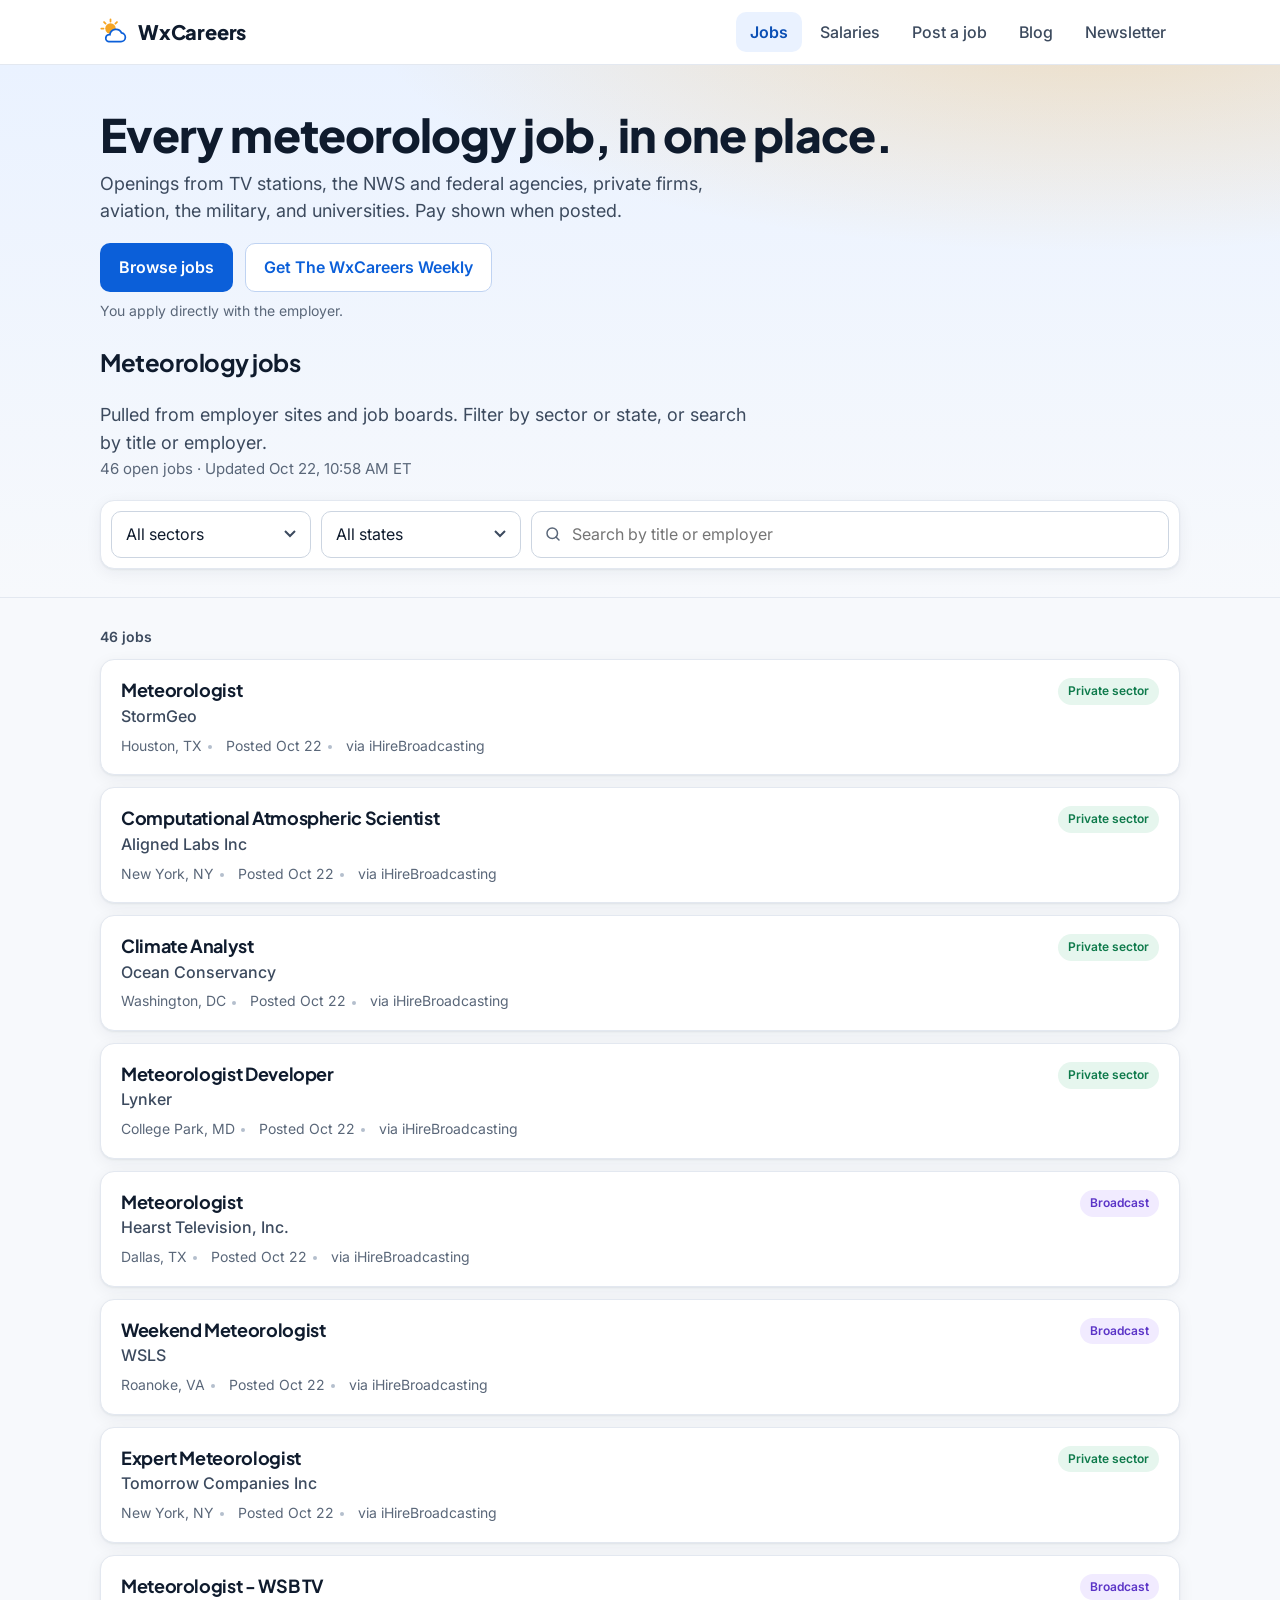
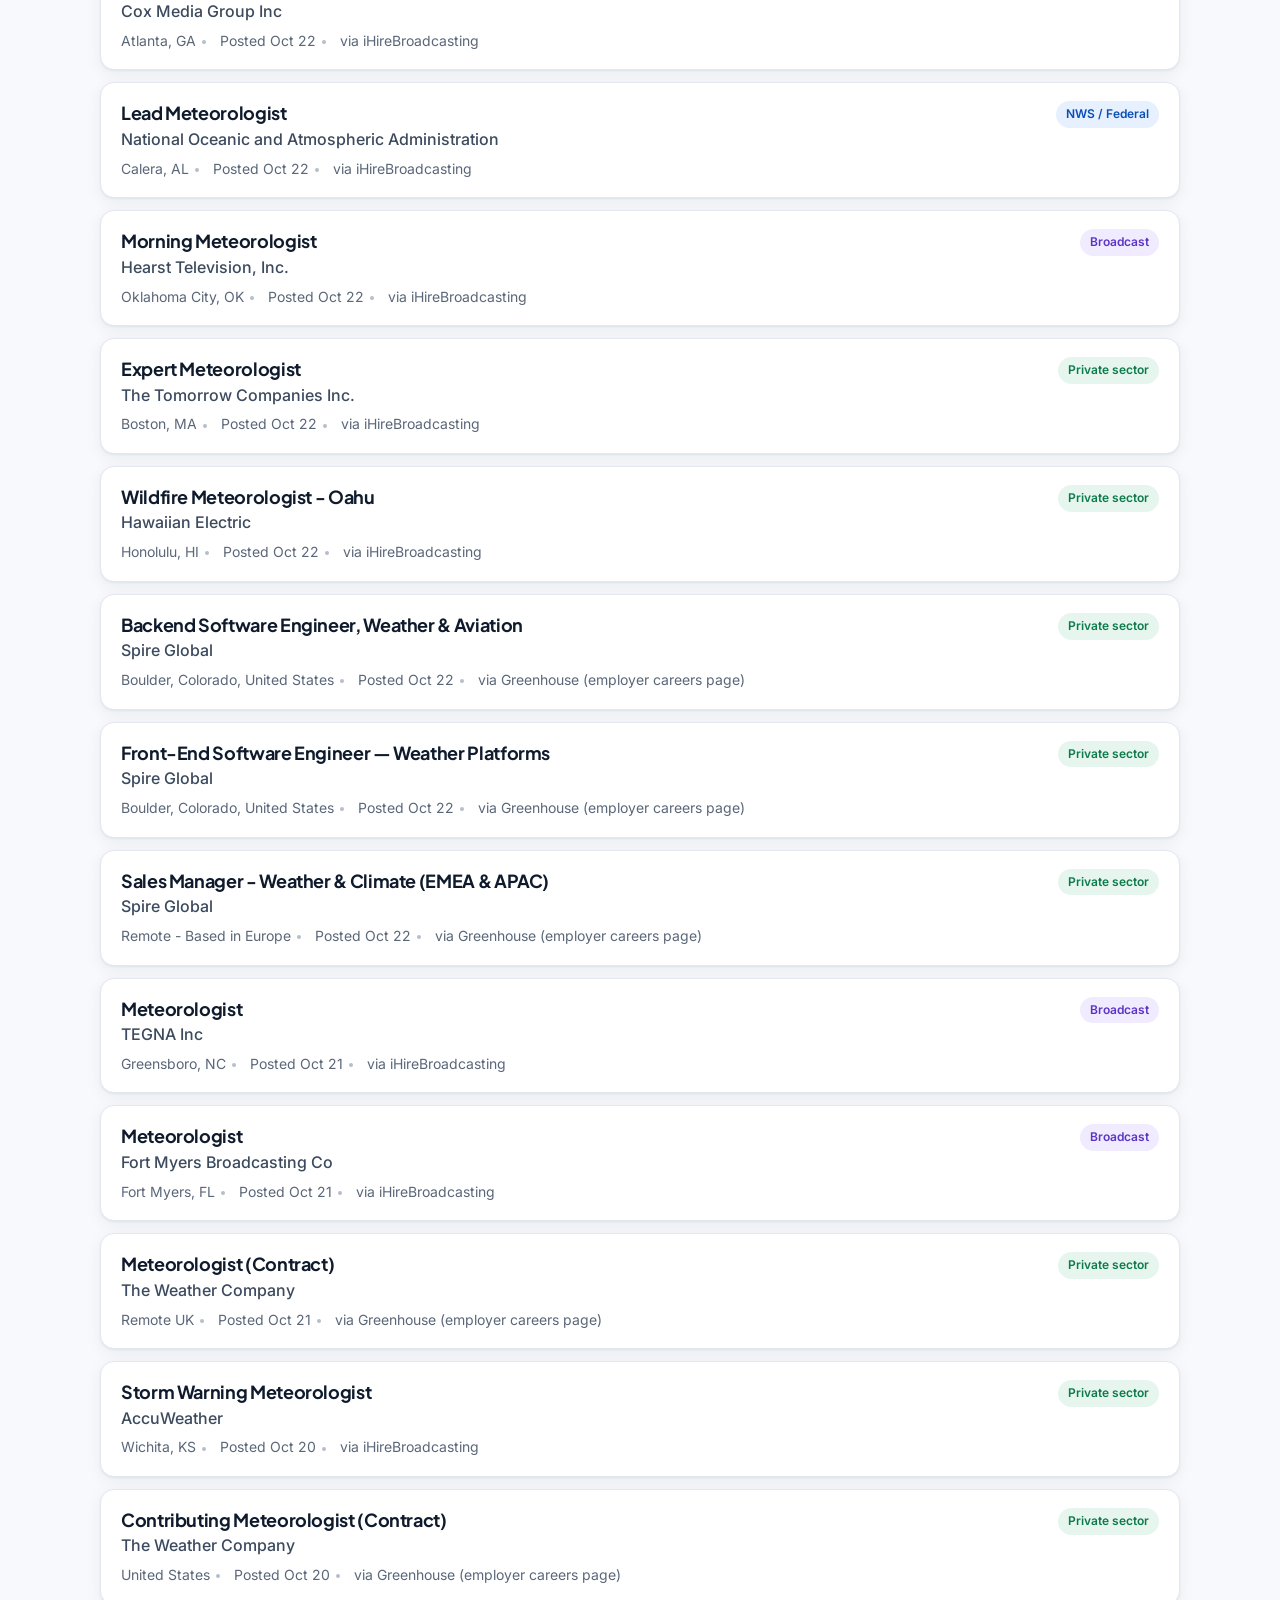
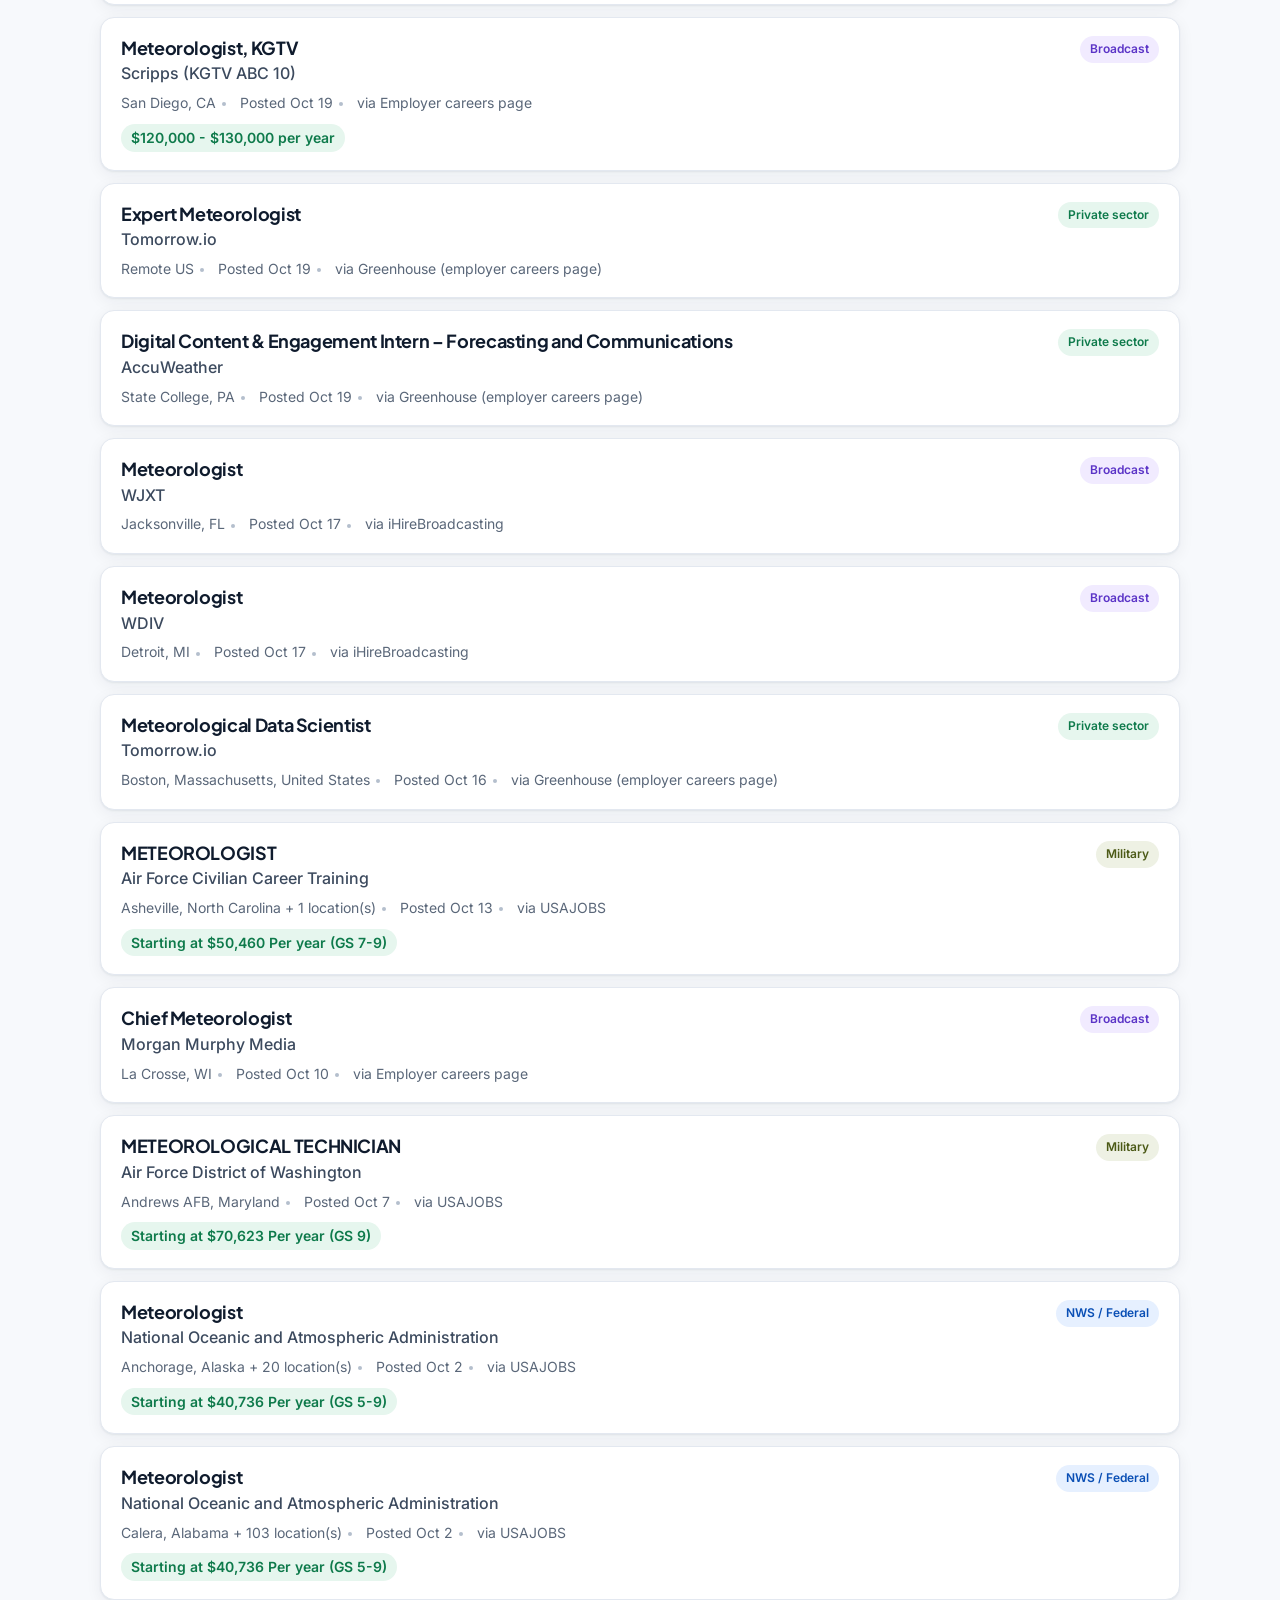
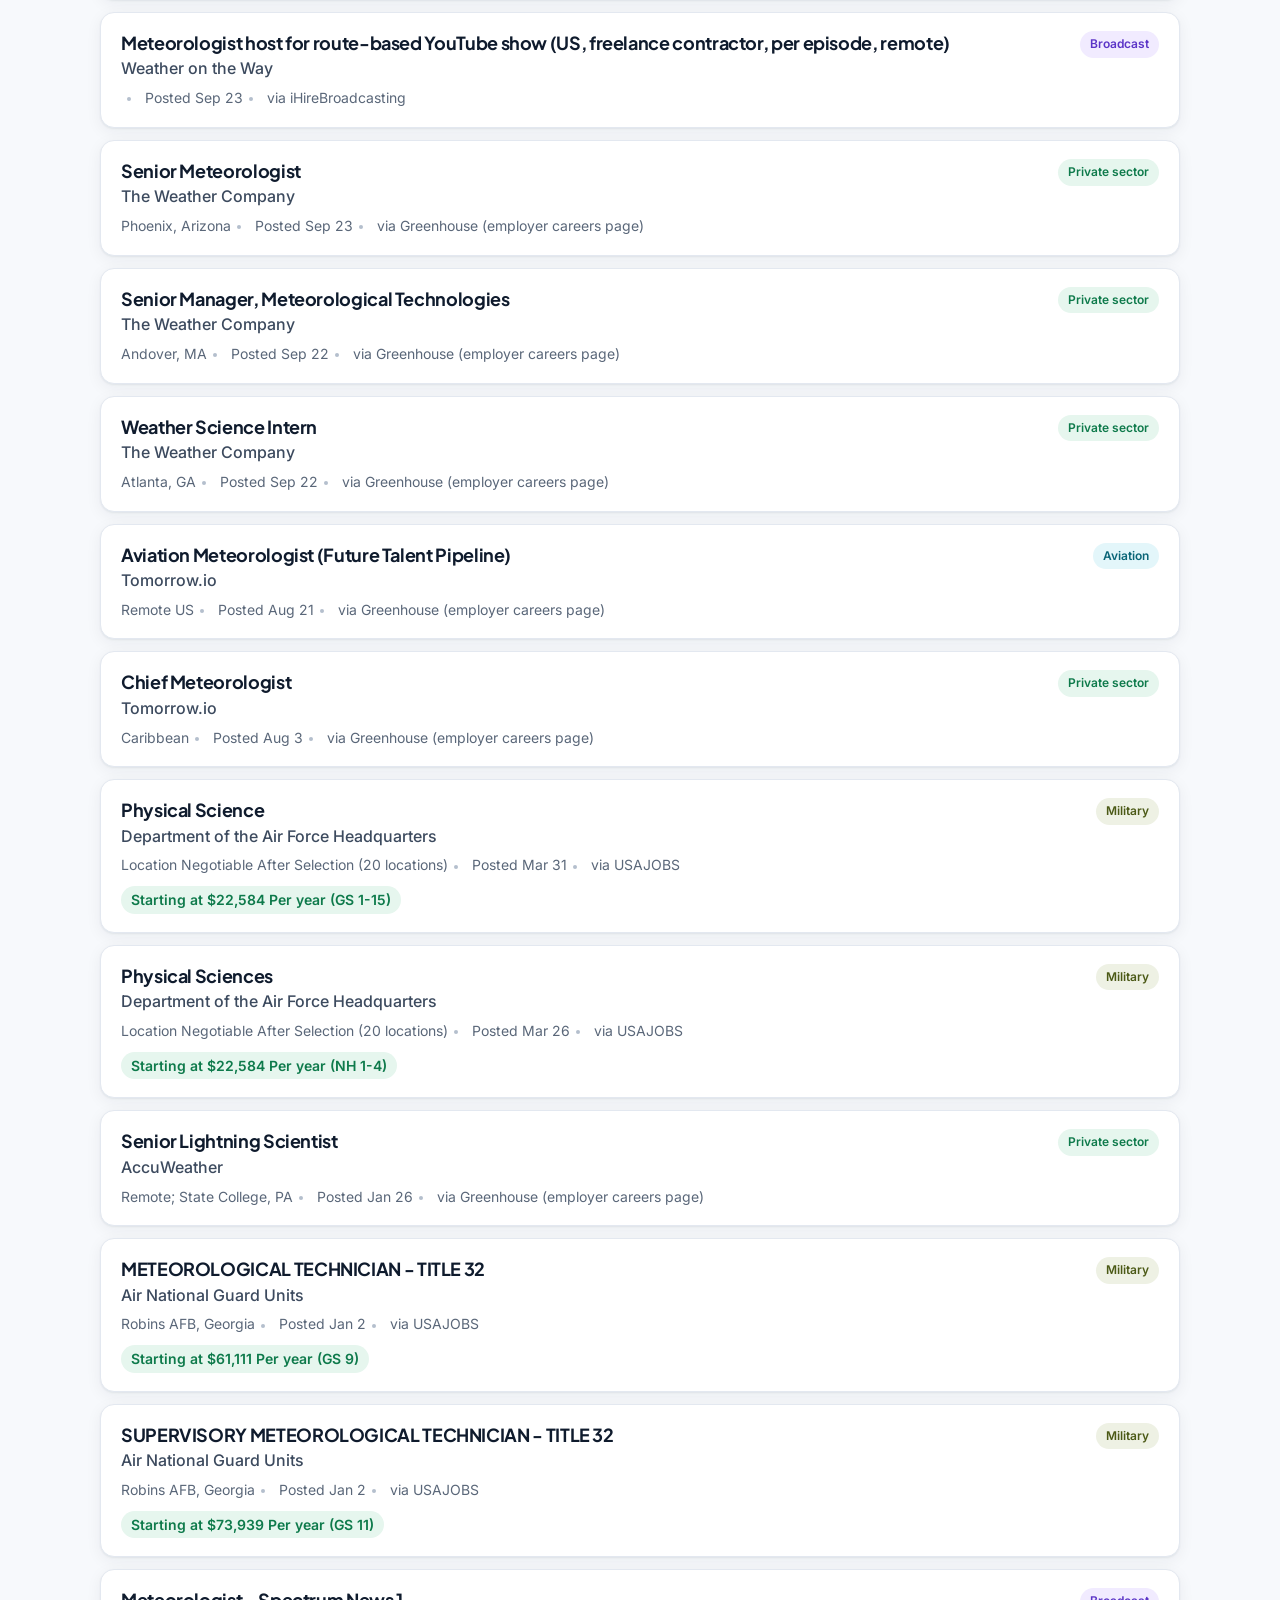
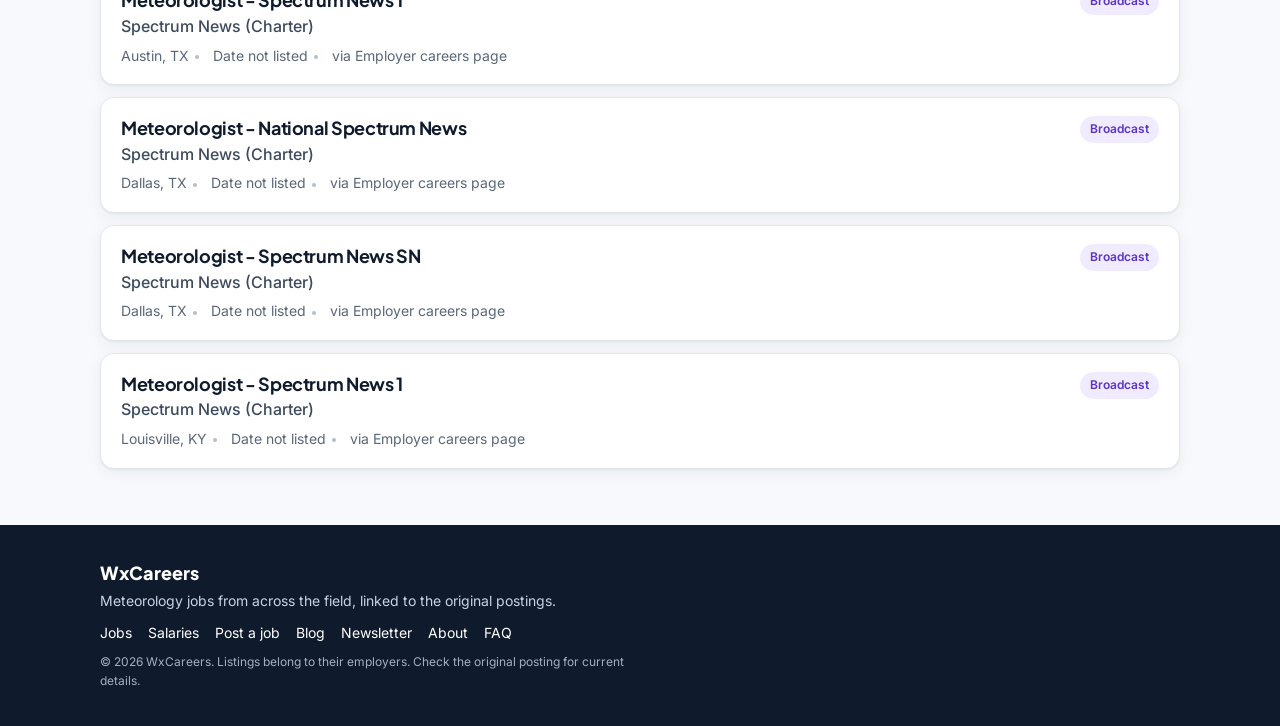
==== commit f432e993: "Add About/FAQ, JSON-LD, llms.txt, static job list, new title/meta" ====
--- a/site/index.html
+++ b/site/index.html
@@ -1,4 +1,4 @@
-<!doctype html><html lang=en><head><meta charset=utf-8><meta name=viewport content="width=device-width,initial-scale=1"><title>WxCareers | Meteorology Jobs in TV, NWS, Private, Aviation and More</title><link rel=canonical href="https://wxcareers.com/"><meta name=description content="Meteorology jobs from TV stations, the NWS, private firms, aviation, the military, and universities. Filter by sector and state."><meta property=og:title content="WxCareers | Meteorology Jobs in TV, NWS, Private, Aviation and More"><meta property=og:description content="Meteorology jobs from TV stations, the NWS, private firms, aviation, the military, and universities. Filter by sector and state."><meta property=og:site_name content=WxCareers><meta property=og:url content="https://wxcareers.com/"><meta name=theme-color content="#0B5FD9"><link rel=preconnect href="https://fonts.googleapis.com"><link rel=preconnect href="https://fonts.gstatic.com" crossorigin><link rel=stylesheet href="https://fonts.googleapis.com/css2?family=Inter:wght@400;500;600;700&family=Plus+Jakarta+Sans:wght@600;700;800&display=swap"><link rel=stylesheet href="style.css?v=3"><link rel=alternate type="application/rss+xml" title="WxCareers Blog" href="https://wxcareers.com/blog/feed.xml"></head><body>
+<!doctype html><html lang=en><head><meta charset=utf-8><meta name=viewport content="width=device-width,initial-scale=1"><title>WxCareers: All Meteorology Jobs in One Place (TV, NWS, Private, Aviation)</title><link rel=canonical href="https://wxcareers.com/"><meta name=description content="Free, independent board for meteorology jobs at TV stations, the NWS, private weather companies, aviation, the military, and universities. Filter by sector and state. Updated daily."><meta property=og:title content="WxCareers: All Meteorology Jobs in One Place (TV, NWS, Private, Aviation)"><meta property=og:description content="Free, independent board for meteorology jobs at TV stations, the NWS, private weather companies, aviation, the military, and universities. Filter by sector and state. Updated daily."><meta property=og:site_name content=WxCareers><meta property=og:url content="https://wxcareers.com/"><meta name=theme-color content="#0B5FD9"><link rel=preconnect href="https://fonts.googleapis.com"><link rel=preconnect href="https://fonts.gstatic.com" crossorigin><link rel=stylesheet href="https://fonts.googleapis.com/css2?family=Inter:wght@400;500;600;700&family=Plus+Jakarta+Sans:wght@600;700;800&display=swap"><link rel=stylesheet href="style.css?v=3"><link rel=alternate type="application/rss+xml" title="WxCareers Blog" href="https://wxcareers.com/blog/feed.xml"><script type="application/ld+json">{"@context":"https://schema.org","@graph":[{"@type":"Organization","@id":"https://wxcareers.com/#org","name":"WxCareers","url":"https://wxcareers.com/","description":"Free, independent job board for meteorology jobs in TV, the National Weather Service and federal agencies, private weather companies, aviation, the military, and universities. Not affiliated with any employer."},{"@type":"WebSite","@id":"https://wxcareers.com/#website","name":"WxCareers","url":"https://wxcareers.com/","publisher":{"@id":"https://wxcareers.com/#org"},"description":"Meteorology jobs from every sector in one place, updated daily."}]}</script></head><body>
 <a class=skip href="#main">Skip to content</a>
 <header class=site-header><div class="wrap nav-row"><a class=brand href=index.html><svg class="logo-mark" viewBox="0 0 32 32" aria-hidden="true" width="28" height="28"><circle cx="12" cy="12" r="6" fill="#F5A524"/><g stroke="#F5A524" stroke-width="2" stroke-linecap="round"><path d="M12 1.5v2.5M1.5 12H4M4.6 4.6l1.8 1.8M19.4 4.6l-1.8 1.8"/></g><path d="M10 27h14a5 5 0 0 0 .6-9.96A7 7 0 0 0 11.3 19 4 4 0 0 0 10 27z" fill="#fff" stroke="#0B5FD9" stroke-width="2"/></svg><span>WxCareers</span></a>
 <button class=nav-toggle aria-expanded=false aria-controls=site-nav><svg viewBox="0 0 24 24" width=22 height=22 aria-hidden=true><path d="M4 7h16M4 12h16M4 17h16" fill="none" stroke="#0F1B2D" stroke-width="2" stroke-linecap="round"/></svg><span class=sr-only>Menu</span></button>
@@ -13,8 +13,8 @@
 <label class=field><span class=sr-only>State</span><select id=st><option value="">All states</option></select></label>
 <label class="field field-search"><svg viewBox="0 0 24 24" width=18 height=18 aria-hidden=true class=ico><circle cx=11 cy=11 r=7 fill=none stroke=currentColor stroke-width=2 /><path d="M20 20l-4-4" stroke=currentColor stroke-width=2 stroke-linecap=round /></svg><span class=sr-only>Search</span><input id=q type=search placeholder="Search by title or employer"></label>
 </div></div></section>
-<section class="wrap content"><p class=result-count id=rc aria-live=polite></p><div id=list class=job-list></div></section>
-</main><footer class=site-footer><div class=wrap><p class=footer-brand>WxCareers</p><p>Meteorology jobs from across the field, linked to the original postings.</p><p class=footer-links><a href=index.html>Jobs</a><a href=salaries.html>Salaries</a><a href=post.html>Post a job</a><a href=blog/>Blog</a><a href=newsletter.html>Newsletter</a></p><p class=small>© 2026 WxCareers. Listings belong to their employers. Check the original posting for current details.</p></div></footer>
+<section class="wrap content"><p class=result-count id=rc aria-live=polite></p><div id=list class=job-list><!--STATIC-JOBS--><article class=job><div class=job-main><h2 class=job-title><a href="https://www.ihirebroadcasting.com/jobs/view/543599209" target=_blank rel=noopener>Meteorologist</a></h2><p class=job-employer>TEGNA Inc</p><p class=meta><span>Greensboro, NC</span><span>via iHireBroadcasting</span></p></div></article><article class=job><div class=job-main><h2 class=job-title><a href="https://www.ihirebroadcasting.com/jobs/view/543505888" target=_blank rel=noopener>Meteorologist</a></h2><p class=job-employer>Fort Myers Broadcasting Co</p><p class=meta><span>Fort Myers, FL</span><span>via iHireBroadcasting</span></p></div></article><article class=job><div class=job-main><h2 class=job-title><a href="https://www.ihirebroadcasting.com/jobs/view/543298603" target=_blank rel=noopener>Storm Warning Meteorologist</a></h2><p class=job-employer>AccuWeather</p><p class=meta><span>Wichita, KS</span><span>via iHireBroadcasting</span></p></div></article><article class=job><div class=job-main><h2 class=job-title><a href="https://www.ihirebroadcasting.com/jobs/view/543242729" target=_blank rel=noopener>LT Weather Specialist</a></h2><p class=job-employer>University of Oklahoma</p><p class=meta><span>Norman, OK</span><span>via iHireBroadcasting</span></p></div></article><article class=job><div class=job-main><h2 class=job-title><a href="https://www.ihirebroadcasting.com/jobs/view/543232715" target=_blank rel=noopener>Meteorologist, News</a></h2><p class=job-employer>Nexstar</p><p class=meta><span>Utica, NY</span><span>via iHireBroadcasting</span></p></div></article><article class=job><div class=job-main><h2 class=job-title><a href="https://job-boards.greenhouse.io/theweathercompany/jobs/5270393007" target=_blank rel=noopener>Contributing Meteorologist (Contract)</a></h2><p class=job-employer>The Weather Company</p><p class=meta><span>United States</span><span>via Greenhouse (employer careers page)</span></p></div></article><article class=job><div class=job-main><h2 class=job-title><a href="https://job-boards.greenhouse.io/theweathercompany/jobs/5270411007" target=_blank rel=noopener>Meteorologist (Contract)</a></h2><p class=job-employer>The Weather Company</p><p class=meta><span>Birmingham, UK</span><span>via Greenhouse (employer careers page)</span></p></div></article><article class=job><div class=job-main><h2 class=job-title><a href="https://scripps.wd115.myworkdayjobs.com/en-US/Scripps_Careers/job/Meteorologist--KGTV_JR036902-1" target=_blank rel=noopener>Meteorologist, KGTV</a></h2><p class=job-employer>Scripps (KGTV ABC 10)</p><p class=meta><span>San Diego, CA</span><span>via Employer careers page</span></p><p class=sal>$120,000 - $130,000 per year</p></div></article><article class=job><div class=job-main><h2 class=job-title><a href="https://www.ihirebroadcasting.com/jobs/view/543167386" target=_blank rel=noopener>Meteorologist</a></h2><p class=job-employer>Nexstar Media Group</p><p class=meta><span>Lees Summit, MO</span><span>via iHireBroadcasting</span></p></div></article><article class=job><div class=job-main><h2 class=job-title><a href="https://boards.greenhouse.io/tomorrow/jobs/8038098003?gh_jid=8038098003" target=_blank rel=noopener>Expert Meteorologist</a></h2><p class=job-employer>Tomorrow.io</p><p class=meta><span>Remote US</span><span>via Greenhouse (employer careers page)</span></p></div></article><article class=job><div class=job-main><h2 class=job-title><a href="https://job-boards.greenhouse.io/accuweather/jobs/8189209" target=_blank rel=noopener>Digital Content &amp; Engagement Intern – Forecasting and Communications</a></h2><p class=job-employer>AccuWeather</p><p class=meta><span>State College, PA</span><span>via Greenhouse (employer careers page)</span></p></div></article><article class=job><div class=job-main><h2 class=job-title><a href="https://www.ihirebroadcasting.com/jobs/view/530543337" target=_blank rel=noopener>Meteorologist</a></h2><p class=job-employer>WJXT</p><p class=meta><span>Jacksonville, FL</span><span>via iHireBroadcasting</span></p></div></article><article class=job><div class=job-main><h2 class=job-title><a href="https://www.ihirebroadcasting.com/jobs/view/532962391" target=_blank rel=noopener>Meteorologist</a></h2><p class=job-employer>WDIV</p><p class=meta><span>Detroit, MI</span><span>via iHireBroadcasting</span></p></div></article><article class=job><div class=job-main><h2 class=job-title><a href="https://www.ihirebroadcasting.com/jobs/view/542963130" target=_blank rel=noopener>Part-Time Meteorologist</a></h2><p class=job-employer>WISH-TV</p><p class=meta><span>Indianapolis, IN</span><span>via iHireBroadcasting</span></p></div></article><article class=job><div class=job-main><h2 class=job-title><a href="https://www.ihirebroadcasting.com/jobs/view/542963081" target=_blank rel=noopener>Meteorologist</a></h2><p class=job-employer>WISH-TV</p><p class=meta><span>Indianapolis, IN</span><span>via iHireBroadcasting</span></p></div></article><article class=job><div class=job-main><h2 class=job-title><a href="https://www.ihirebroadcasting.com/jobs/view/542780799" target=_blank rel=noopener>Meteorologist, Telemundo T47 New York</a></h2><p class=job-employer>NBCUniversal</p><p class=meta><span>New York, NY</span><span>via iHireBroadcasting</span></p></div></article><article class=job><div class=job-main><h2 class=job-title><a href="https://www.ihirebroadcasting.com/jobs/view/542749972" target=_blank rel=noopener>Meteorologist</a></h2><p class=job-employer>U.S. Department of Commerce</p><p class=meta><span>Washington, DC</span><span>via iHireBroadcasting</span></p></div></article><article class=job><div class=job-main><h2 class=job-title><a href="https://www.ihirebroadcasting.com/jobs/view/542748754" target=_blank rel=noopener>Meteorologist</a></h2><p class=job-employer>United States Air Force</p><p class=meta><span>Asheville, NC</span><span>via iHireBroadcasting</span></p></div></article><article class=job><div class=job-main><h2 class=job-title><a href="https://www.ihirebroadcasting.com/jobs/view/542693329" target=_blank rel=noopener>Weekend Morning Meteorologist</a></h2><p class=job-employer>Forum Communications Company</p><p class=meta><span>Fargo, ND</span><span>via iHireBroadcasting</span></p></div></article><article class=job><div class=job-main><h2 class=job-title><a href="https://boards.greenhouse.io/tomorrow/jobs/8035679003?gh_jid=8035679003" target=_blank rel=noopener>Meteorological Data Scientist</a></h2><p class=job-employer>Tomorrow.io</p><p class=meta><span>Boston, Massachusetts, United States</span><span>via Greenhouse (employer careers page)</span></p></div></article><article class=job><div class=job-main><h2 class=job-title><a href="https://morganmurphymedia.com/current-openings/chief-meteorologist/" target=_blank rel=noopener>Chief Meteorologist</a></h2><p class=job-employer>Morgan Murphy Media</p><p class=meta><span>La Crosse, WI</span><span>via Employer careers page</span></p></div></article><article class=job><div class=job-main><h2 class=job-title><a href="https://spire.com/careers/job-openings/job/?gh_jid=7898534&amp;gh_jid=7898534" target=_blank rel=noopener>Front-End Software Engineer — Weather Platforms</a></h2><p class=job-employer>Spire Global</p><p class=meta><span>Boulder, Colorado, United States</span><span>via Greenhouse (employer careers page)</span></p></div></article><article class=job><div class=job-main><h2 class=job-title><a href="https://www.ihirebroadcasting.com/jobs/view/541315013" target=_blank rel=noopener>Weekend Meteorologist</a></h2><p class=job-employer>WSLS</p><p class=meta><span>Roanoke, VA</span><span>via iHireBroadcasting</span></p></div></article><article class=job><div class=job-main><h2 class=job-title><a href="https://www.usajobs.gov/job/887831800" target=_blank rel=noopener>METEOROLOGICAL TECHNICIAN</a></h2><p class=job-employer>Air Force District of Washington</p><p class=meta><span>Andrews AFB, Maryland</span><span>via USAJOBS</span></p><p class=sal>Starting at $70,623 Per year (GS 9)</p></div></article><article class=job><div class=job-main><h2 class=job-title><a href="https://spire.com/careers/job-openings/job/?gh_jid=8238125&amp;gh_jid=8238125" target=_blank rel=noopener>Backend Software Engineer, Weather &amp; Aviation</a></h2><p class=job-employer>Spire Global</p><p class=meta><span>Boulder, Colorado, United States</span><span>via Greenhouse (employer careers page)</span></p></div></article><article class=job><div class=job-main><h2 class=job-title><a href="https://www.usajobs.gov/job/887393000" target=_blank rel=noopener>Meteorologist</a></h2><p class=job-employer>National Oceanic and Atmospheric Administration</p><p class=meta><span>Anchorage, Alaska + 20 location(s)</span><span>via USAJOBS</span></p><p class=sal>Starting at $40,736 Per year (GS 5-9)</p></div></article><article class=job><div class=job-main><h2 class=job-title><a href="https://www.usajobs.gov/job/887393400" target=_blank rel=noopener>Meteorologist</a></h2><p class=job-employer>National Oceanic and Atmospheric Administration</p><p class=meta><span>Calera, Alabama + 103 location(s)</span><span>via USAJOBS</span></p><p class=sal>Starting at $40,736 Per year (GS 5-9)</p></div></article><article class=job><div class=job-main><h2 class=job-title><a href="https://job-boards.greenhouse.io/theweathercompany/jobs/5239770007" target=_blank rel=noopener>Senior Meteorologist</a></h2><p class=job-employer>The Weather Company</p><p class=meta><span>Phoenix, Arizona</span><span>via Greenhouse (employer careers page)</span></p></div></article><article class=job><div class=job-main><h2 class=job-title><a href="https://job-boards.greenhouse.io/theweathercompany/jobs/5175205007" target=_blank rel=noopener>Senior Manager, Meteorological Technologies</a></h2><p class=job-employer>The Weather Company</p><p class=meta><span>Andover, MA</span><span>via Greenhouse (employer careers page)</span></p></div></article><article class=job><div class=job-main><h2 class=job-title><a href="https://job-boards.greenhouse.io/theweathercompany/jobs/5209679007" target=_blank rel=noopener>Weather Science Intern</a></h2><p class=job-employer>The Weather Company</p><p class=meta><span>Atlanta, GA</span><span>via Greenhouse (employer careers page)</span></p></div></article><article class=job><div class=job-main><h2 class=job-title><a href="https://spire.com/careers/job-openings/job/?gh_jid=8001327&amp;gh_jid=8001327" target=_blank rel=noopener>Sales Manager - Weather &amp; Climate (EMEA &amp; APAC)</a></h2><p class=job-employer>Spire Global</p><p class=meta><span>Remote - Based in Europe</span><span>via Greenhouse (employer careers page)</span></p></div></article><article class=job><div class=job-main><h2 class=job-title><a href="https://boards.greenhouse.io/tomorrow/jobs/7930860003?gh_jid=7930860003" target=_blank rel=noopener>Aviation Meteorologist (Future Talent Pipeline)</a></h2><p class=job-employer>Tomorrow.io</p><p class=meta><span>Remote US</span><span>via Greenhouse (employer careers page)</span></p></div></article><article class=job><div class=job-main><h2 class=job-title><a href="https://boards.greenhouse.io/tomorrow/jobs/7824142003?gh_jid=7824142003" target=_blank rel=noopener>Chief Meteorologist</a></h2><p class=job-employer>Tomorrow.io</p><p class=meta><span>Caribbean</span><span>via Greenhouse (employer careers page)</span></p></div></article><article class=job><div class=job-main><h2 class=job-title><a href="https://www.usajobs.gov/job/863324300" target=_blank rel=noopener>Physical Science</a></h2><p class=job-employer>Department of the Air Force Headquarters</p><p class=meta><span>Location Negotiable After Selection (20 locations)</span><span>via USAJOBS</span></p><p class=sal>Starting at $22,584 Per year (GS 1-15)</p></div></article><article class=job><div class=job-main><h2 class=job-title><a href="https://www.usajobs.gov/job/862936600" target=_blank rel=noopener>Physical Sciences</a></h2><p class=job-employer>Department of the Air Force Headquarters</p><p class=meta><span>Location Negotiable After Selection (20 locations)</span><span>via USAJOBS</span></p><p class=sal>Starting at $22,584 Per year (NH 1-4)</p></div></article><article class=job><div class=job-main><h2 class=job-title><a href="https://job-boards.greenhouse.io/accuweather/jobs/7561810" target=_blank rel=noopener>Senior Lightning Scientist</a></h2><p class=job-employer>AccuWeather</p><p class=meta><span>Remote; State College, PA</span><span>via Greenhouse (employer careers page)</span></p></div></article><article class=job><div class=job-main><h2 class=job-title><a href="https://www.usajobs.gov/job/851247100" target=_blank rel=noopener>METEOROLOGICAL TECHNICIAN - TITLE 32</a></h2><p class=job-employer>Air National Guard Units</p><p class=meta><span>Robins AFB, Georgia</span><span>via USAJOBS</span></p><p class=sal>Starting at $61,111 Per year (GS 9)</p></div></article><article class=job><div class=job-main><h2 class=job-title><a href="https://www.usajobs.gov/job/851076600" target=_blank rel=noopener>SUPERVISORY METEOROLOGICAL TECHNICIAN - TITLE 32</a></h2><p class=job-employer>Air National Guard Units</p><p class=meta><span>Robins AFB, Georgia</span><span>via USAJOBS</span></p><p class=sal>Starting at $73,939 Per year (GS 11)</p></div></article><article class=job><div class=job-main><h2 class=job-title><a href="https://jobs.spectrum.com/job/austin/meteorologist-spectrum-news-1/4673/98755779088" target=_blank rel=noopener>Meteorologist - Spectrum News 1</a></h2><p class=job-employer>Spectrum News (Charter)</p><p class=meta><span>Austin, TX</span><span>via Employer careers page</span></p></div></article><article class=job><div class=job-main><h2 class=job-title><a href="https://jobs.spectrum.com/job/dallas/meteorologist-national-spectrum-news/4673/98391451616" target=_blank rel=noopener>Meteorologist - National Spectrum News</a></h2><p class=job-employer>Spectrum News (Charter)</p><p class=meta><span>Dallas, TX</span><span>via Employer careers page</span></p></div></article><article class=job><div class=job-main><h2 class=job-title><a href="https://jobs.spectrum.com/job/dallas/meteorologist-spectrum-news-sn/4673/100818516624" target=_blank rel=noopener>Meteorologist - Spectrum News SN</a></h2><p class=job-employer>Spectrum News (Charter)</p><p class=meta><span>Dallas, TX</span><span>via Employer careers page</span></p></div></article><article class=job><div class=job-main><h2 class=job-title><a href="https://jobs.spectrum.com/job/louisville/meteorologist-spectrum-news-1/4673/100194462992" target=_blank rel=noopener>Meteorologist - Spectrum News 1</a></h2><p class=job-employer>Spectrum News (Charter)</p><p class=meta><span>Louisville, KY</span><span>via Employer careers page</span></p></div></article><!--/STATIC-JOBS--></div></section>
+</main><footer class=site-footer><div class=wrap><p class=footer-brand>WxCareers</p><p>Meteorology jobs from across the field, linked to the original postings.</p><p class=footer-links><a href=index.html>Jobs</a><a href=salaries.html>Salaries</a><a href=post.html>Post a job</a><a href=blog/>Blog</a><a href=newsletter.html>Newsletter</a><a href=about.html>About</a><a href=faq.html>FAQ</a></p><p class=small>© 2026 WxCareers. Listings belong to their employers. Check the original posting for current details.</p></div></footer>
 <script>(function(){var b=document.querySelector('.nav-toggle'),n=document.getElementById('site-nav');b.addEventListener('click',function(){var o=b.getAttribute('aria-expanded')==='true';b.setAttribute('aria-expanded',String(!o));n.classList.toggle('open',!o)})})();</script>
 <script>
 const LABEL={TV:'Broadcast',federal:'NWS / Federal',private:'Private sector',aviation:'Aviation',military:'Military',academic:'Academic',energy:'Energy'};const lbl=s=>LABEL[s]||s;const fmtUpd=u=>{const d=new Date(/[zZ]|[+-]\d\d:?\d\d$/.test(u)?u:u+'Z');if(isNaN(d))return u;const p=Object.fromEntries(new Intl.DateTimeFormat('en-US',{timeZone:'America/New_York',month:'short',day:'numeric',hour:'numeric',minute:'2-digit'}).formatToParts(d).map(x=>[x.type,x.value]));return `Updated ${p.month} ${p.day}, ${p.hour}:${p.minute} ${p.dayPeriod} ET`};const fmtDate=x=>{const m=/^(\d{4})-(\d\d)-(\d\d)/.exec(x||'');if(!m)return x;const d=new Date(Date.UTC(+m[1],m[2]-1,+m[3]));return d.toLocaleDateString('en-US',{month:'short',day:'numeric',timeZone:'UTC'})+(+m[1]!==new Date().getFullYear()?', '+m[1]:'')};let J=[];const $=i=>document.getElementById(i);const esc=v=>String(v??'').replace(/[&<>"']/g,c=>({'&':'&amp;','<':'&lt;','>':'&gt;','"':'&quot;',"'":'&#39;'}[c]));
--- a/site/style.css
+++ b/site/style.css
@@ -100,3 +100,5 @@
 .article a{color:#0B5FD9}.article blockquote{border-left:3px solid #BFD3F2;margin:16px 0;padding:4px 16px;color:var(--ink-2)}
 .article pre{background:#0F1B2D;color:#E6EDF7;padding:14px;border-radius:8px;overflow:auto;font-size:14px}.article code{font-size:.92em}
 .article img{max-width:100%;border-radius:8px}.back{display:inline-block;margin:24px 0 0;color:#0B5FD9;text-decoration:none;font-weight:600}
+
+.prose{max-width:720px}.prose h2{font-size:1.15rem;margin:1.6em 0 .4em}.prose p{line-height:1.65;margin:0 0 1em}
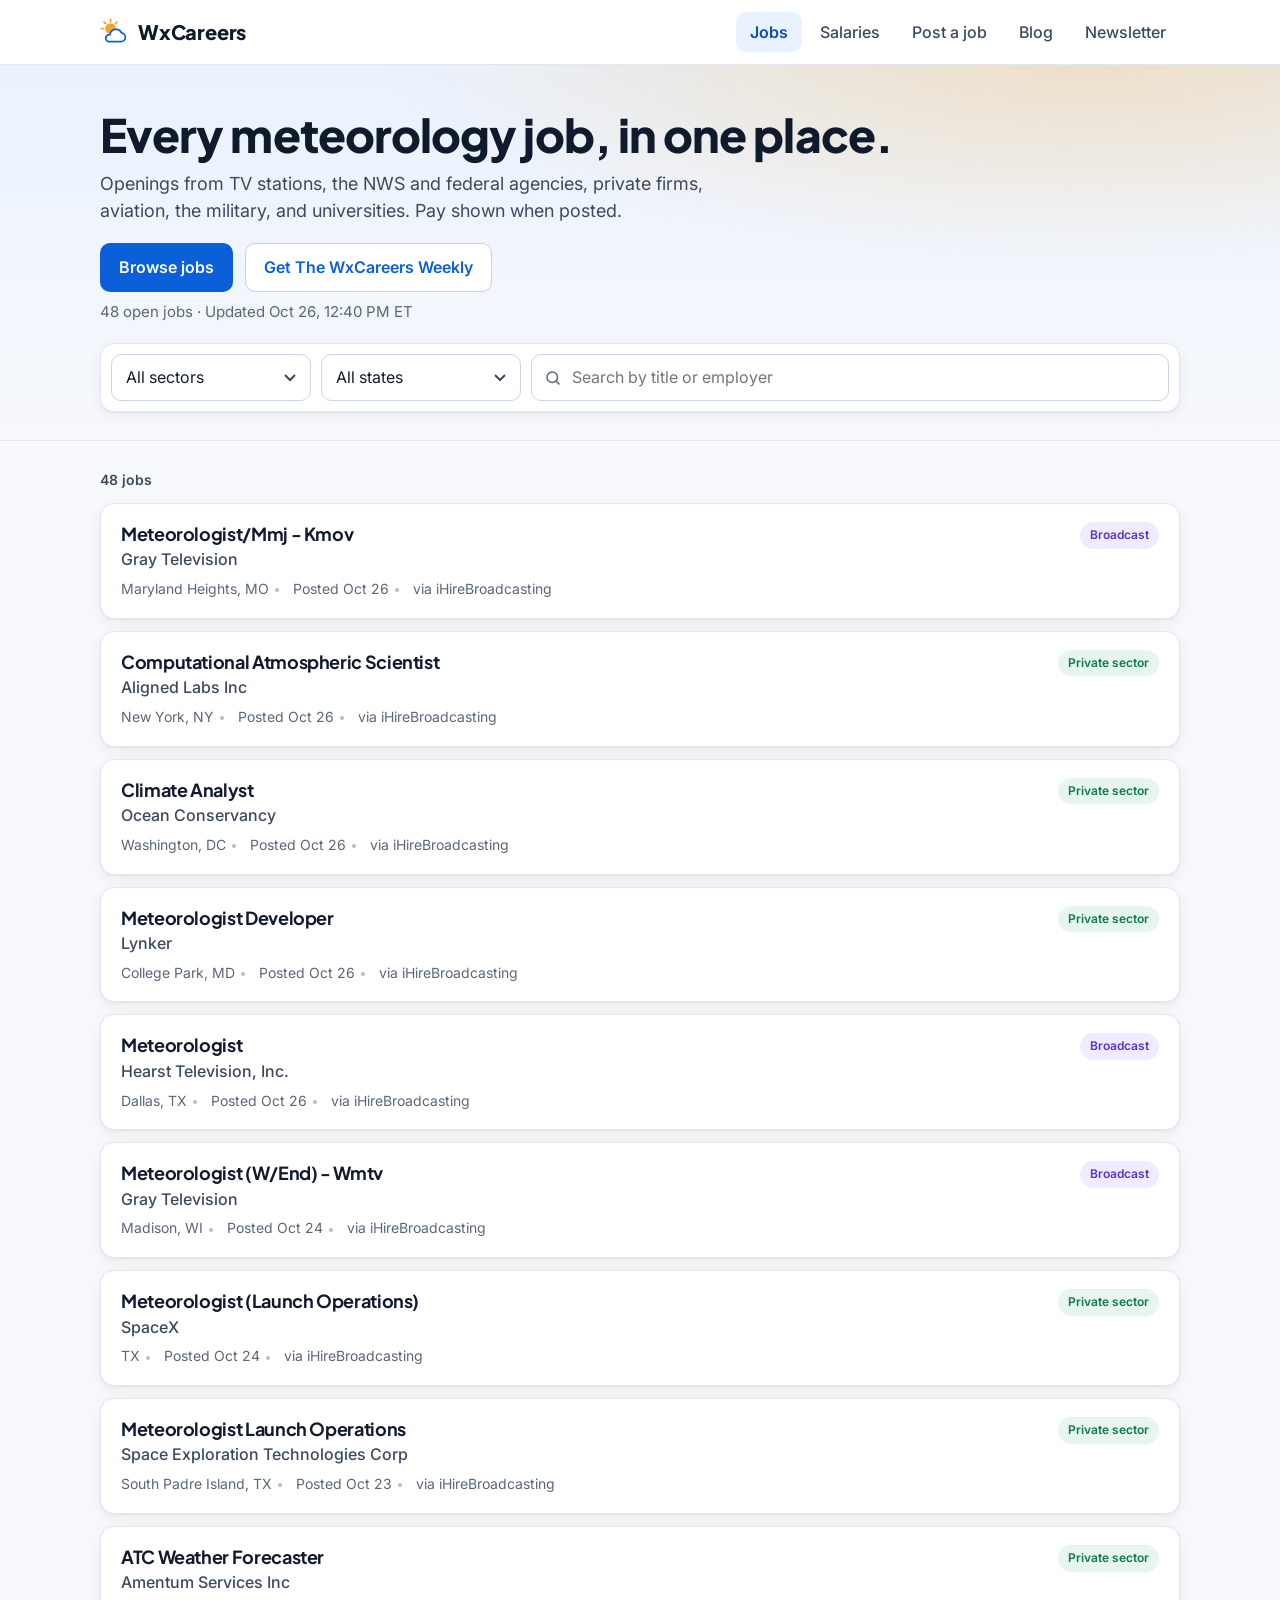
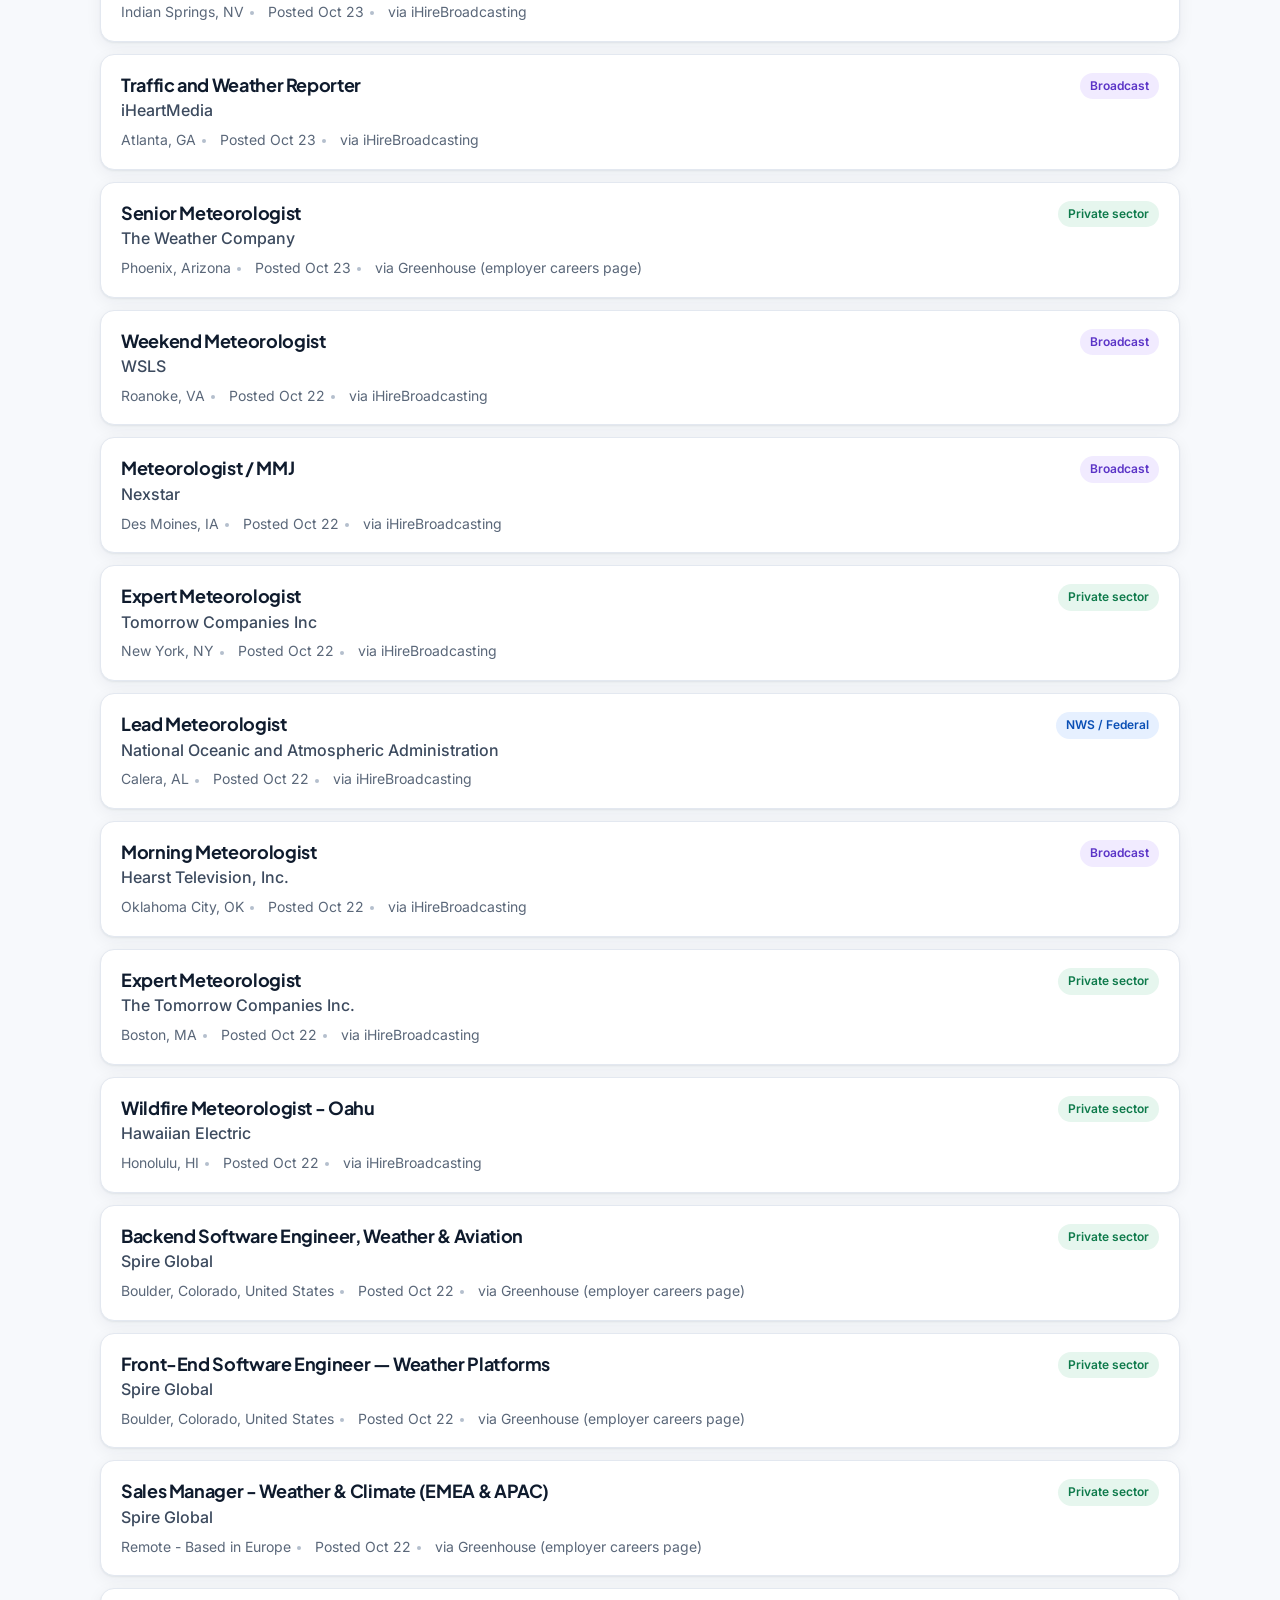
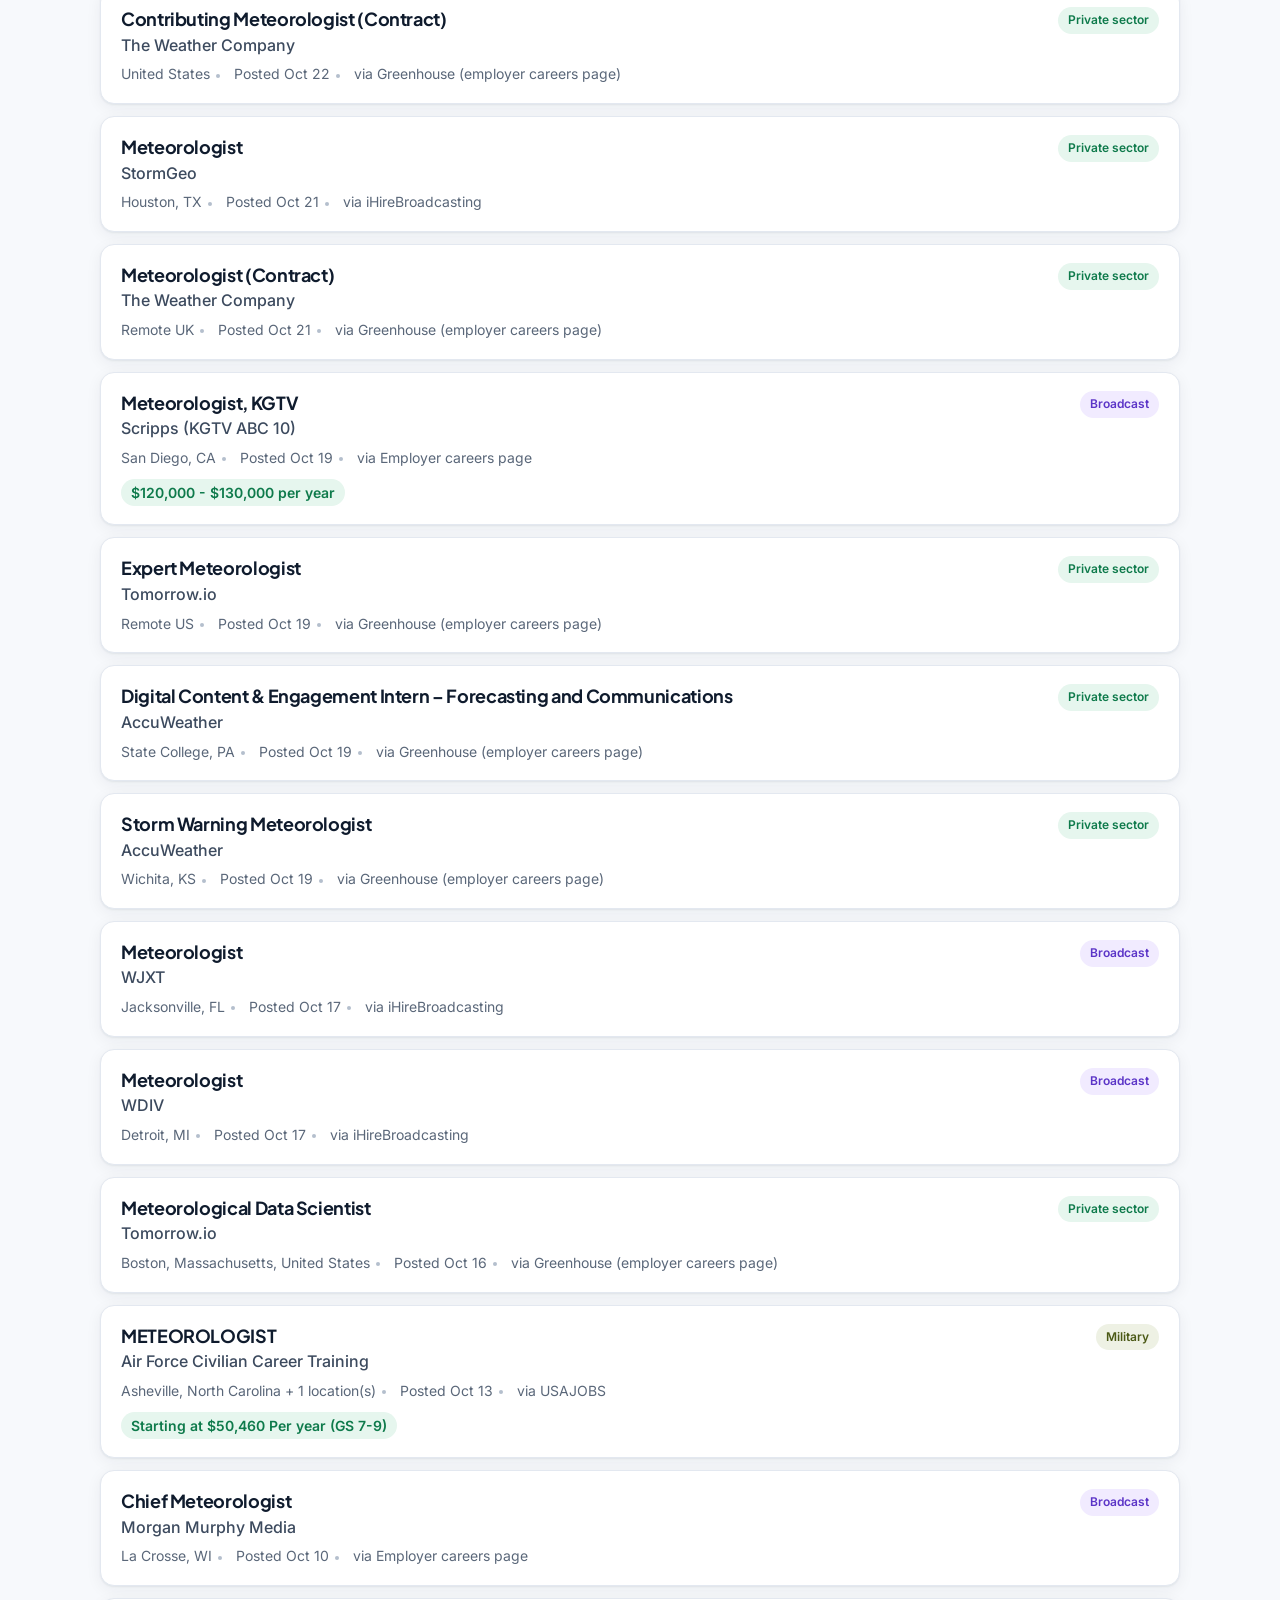
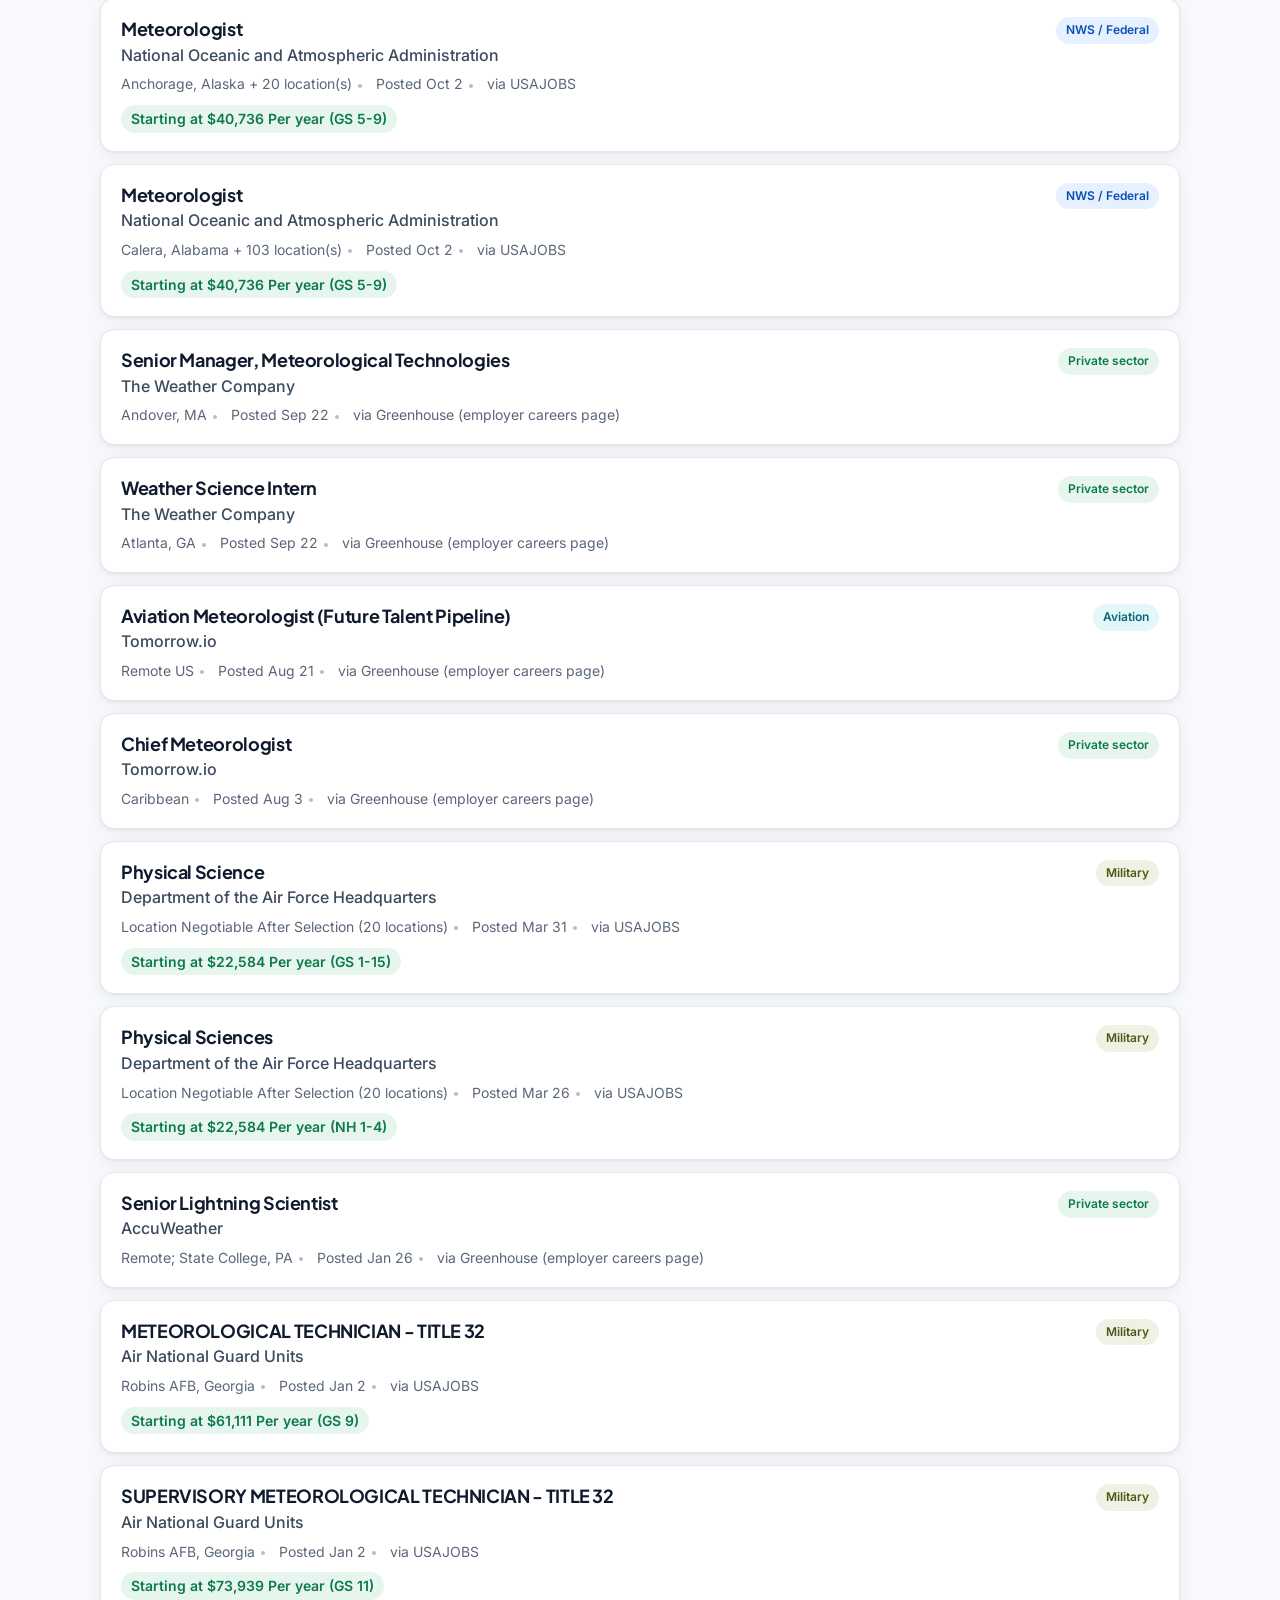
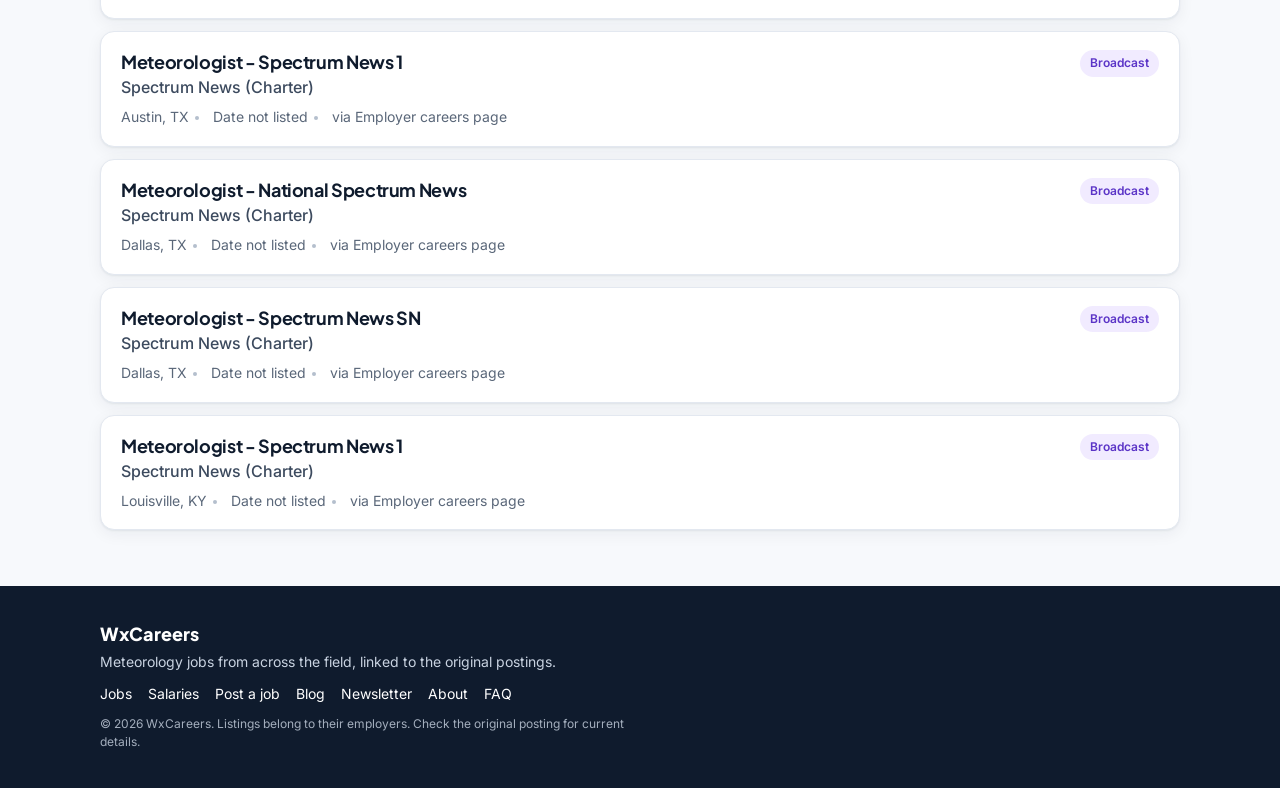
==== commit 470dbe1f: "Remove homepage hero support line, jobs heading and intro paragraph" ====
--- a/site/index.html
+++ b/site/index.html
@@ -6,14 +6,13 @@
 <main id=main>
 <section class=hero><div class=wrap><h1>Every meteorology job, in one place.</h1><p class=hero-lede>Openings from TV stations, the NWS and federal agencies, private firms, aviation, the military, and universities. Pay shown when posted.</p>
 <div class=cta-row><a class="btn btn-primary" href="#jobs">Browse jobs</a><a class="btn btn-secondary" href=newsletter.html>Get The WxCareers Weekly</a></div>
-<p class=hero-support>You apply directly with the employer.</p>
-<h2 id=jobs>Meteorology jobs</h2><p class=hero-lede>Pulled from employer sites and job boards. Filter by sector or state, or search by title or employer.</p><p class="meta hero-meta" id=upd></p>
-<div class="bar filters" role=search>
+<p class="meta hero-meta" id=upd></p>
+<div class="bar filters" id=jobs role=search aria-label="Filter and search jobs">
 <label class=field><span class=sr-only>Sector</span><select id=sec><option value="">All sectors</option></select></label>
 <label class=field><span class=sr-only>State</span><select id=st><option value="">All states</option></select></label>
 <label class="field field-search"><svg viewBox="0 0 24 24" width=18 height=18 aria-hidden=true class=ico><circle cx=11 cy=11 r=7 fill=none stroke=currentColor stroke-width=2 /><path d="M20 20l-4-4" stroke=currentColor stroke-width=2 stroke-linecap=round /></svg><span class=sr-only>Search</span><input id=q type=search placeholder="Search by title or employer"></label>
 </div></div></section>
-<section class="wrap content"><p class=result-count id=rc aria-live=polite></p><div id=list class=job-list><!--STATIC-JOBS--><article class=job><div class=job-main><h2 class=job-title><a href="https://www.ihirebroadcasting.com/jobs/view/543599209" target=_blank rel=noopener>Meteorologist</a></h2><p class=job-employer>TEGNA Inc</p><p class=meta><span>Greensboro, NC</span><span>via iHireBroadcasting</span></p></div></article><article class=job><div class=job-main><h2 class=job-title><a href="https://www.ihirebroadcasting.com/jobs/view/543505888" target=_blank rel=noopener>Meteorologist</a></h2><p class=job-employer>Fort Myers Broadcasting Co</p><p class=meta><span>Fort Myers, FL</span><span>via iHireBroadcasting</span></p></div></article><article class=job><div class=job-main><h2 class=job-title><a href="https://www.ihirebroadcasting.com/jobs/view/543298603" target=_blank rel=noopener>Storm Warning Meteorologist</a></h2><p class=job-employer>AccuWeather</p><p class=meta><span>Wichita, KS</span><span>via iHireBroadcasting</span></p></div></article><article class=job><div class=job-main><h2 class=job-title><a href="https://www.ihirebroadcasting.com/jobs/view/543242729" target=_blank rel=noopener>LT Weather Specialist</a></h2><p class=job-employer>University of Oklahoma</p><p class=meta><span>Norman, OK</span><span>via iHireBroadcasting</span></p></div></article><article class=job><div class=job-main><h2 class=job-title><a href="https://www.ihirebroadcasting.com/jobs/view/543232715" target=_blank rel=noopener>Meteorologist, News</a></h2><p class=job-employer>Nexstar</p><p class=meta><span>Utica, NY</span><span>via iHireBroadcasting</span></p></div></article><article class=job><div class=job-main><h2 class=job-title><a href="https://job-boards.greenhouse.io/theweathercompany/jobs/5270393007" target=_blank rel=noopener>Contributing Meteorologist (Contract)</a></h2><p class=job-employer>The Weather Company</p><p class=meta><span>United States</span><span>via Greenhouse (employer careers page)</span></p></div></article><article class=job><div class=job-main><h2 class=job-title><a href="https://job-boards.greenhouse.io/theweathercompany/jobs/5270411007" target=_blank rel=noopener>Meteorologist (Contract)</a></h2><p class=job-employer>The Weather Company</p><p class=meta><span>Birmingham, UK</span><span>via Greenhouse (employer careers page)</span></p></div></article><article class=job><div class=job-main><h2 class=job-title><a href="https://scripps.wd115.myworkdayjobs.com/en-US/Scripps_Careers/job/Meteorologist--KGTV_JR036902-1" target=_blank rel=noopener>Meteorologist, KGTV</a></h2><p class=job-employer>Scripps (KGTV ABC 10)</p><p class=meta><span>San Diego, CA</span><span>via Employer careers page</span></p><p class=sal>$120,000 - $130,000 per year</p></div></article><article class=job><div class=job-main><h2 class=job-title><a href="https://www.ihirebroadcasting.com/jobs/view/543167386" target=_blank rel=noopener>Meteorologist</a></h2><p class=job-employer>Nexstar Media Group</p><p class=meta><span>Lees Summit, MO</span><span>via iHireBroadcasting</span></p></div></article><article class=job><div class=job-main><h2 class=job-title><a href="https://boards.greenhouse.io/tomorrow/jobs/8038098003?gh_jid=8038098003" target=_blank rel=noopener>Expert Meteorologist</a></h2><p class=job-employer>Tomorrow.io</p><p class=meta><span>Remote US</span><span>via Greenhouse (employer careers page)</span></p></div></article><article class=job><div class=job-main><h2 class=job-title><a href="https://job-boards.greenhouse.io/accuweather/jobs/8189209" target=_blank rel=noopener>Digital Content &amp; Engagement Intern – Forecasting and Communications</a></h2><p class=job-employer>AccuWeather</p><p class=meta><span>State College, PA</span><span>via Greenhouse (employer careers page)</span></p></div></article><article class=job><div class=job-main><h2 class=job-title><a href="https://www.ihirebroadcasting.com/jobs/view/530543337" target=_blank rel=noopener>Meteorologist</a></h2><p class=job-employer>WJXT</p><p class=meta><span>Jacksonville, FL</span><span>via iHireBroadcasting</span></p></div></article><article class=job><div class=job-main><h2 class=job-title><a href="https://www.ihirebroadcasting.com/jobs/view/532962391" target=_blank rel=noopener>Meteorologist</a></h2><p class=job-employer>WDIV</p><p class=meta><span>Detroit, MI</span><span>via iHireBroadcasting</span></p></div></article><article class=job><div class=job-main><h2 class=job-title><a href="https://www.ihirebroadcasting.com/jobs/view/542963130" target=_blank rel=noopener>Part-Time Meteorologist</a></h2><p class=job-employer>WISH-TV</p><p class=meta><span>Indianapolis, IN</span><span>via iHireBroadcasting</span></p></div></article><article class=job><div class=job-main><h2 class=job-title><a href="https://www.ihirebroadcasting.com/jobs/view/542963081" target=_blank rel=noopener>Meteorologist</a></h2><p class=job-employer>WISH-TV</p><p class=meta><span>Indianapolis, IN</span><span>via iHireBroadcasting</span></p></div></article><article class=job><div class=job-main><h2 class=job-title><a href="https://www.ihirebroadcasting.com/jobs/view/542780799" target=_blank rel=noopener>Meteorologist, Telemundo T47 New York</a></h2><p class=job-employer>NBCUniversal</p><p class=meta><span>New York, NY</span><span>via iHireBroadcasting</span></p></div></article><article class=job><div class=job-main><h2 class=job-title><a href="https://www.ihirebroadcasting.com/jobs/view/542749972" target=_blank rel=noopener>Meteorologist</a></h2><p class=job-employer>U.S. Department of Commerce</p><p class=meta><span>Washington, DC</span><span>via iHireBroadcasting</span></p></div></article><article class=job><div class=job-main><h2 class=job-title><a href="https://www.ihirebroadcasting.com/jobs/view/542748754" target=_blank rel=noopener>Meteorologist</a></h2><p class=job-employer>United States Air Force</p><p class=meta><span>Asheville, NC</span><span>via iHireBroadcasting</span></p></div></article><article class=job><div class=job-main><h2 class=job-title><a href="https://www.ihirebroadcasting.com/jobs/view/542693329" target=_blank rel=noopener>Weekend Morning Meteorologist</a></h2><p class=job-employer>Forum Communications Company</p><p class=meta><span>Fargo, ND</span><span>via iHireBroadcasting</span></p></div></article><article class=job><div class=job-main><h2 class=job-title><a href="https://boards.greenhouse.io/tomorrow/jobs/8035679003?gh_jid=8035679003" target=_blank rel=noopener>Meteorological Data Scientist</a></h2><p class=job-employer>Tomorrow.io</p><p class=meta><span>Boston, Massachusetts, United States</span><span>via Greenhouse (employer careers page)</span></p></div></article><article class=job><div class=job-main><h2 class=job-title><a href="https://morganmurphymedia.com/current-openings/chief-meteorologist/" target=_blank rel=noopener>Chief Meteorologist</a></h2><p class=job-employer>Morgan Murphy Media</p><p class=meta><span>La Crosse, WI</span><span>via Employer careers page</span></p></div></article><article class=job><div class=job-main><h2 class=job-title><a href="https://spire.com/careers/job-openings/job/?gh_jid=7898534&amp;gh_jid=7898534" target=_blank rel=noopener>Front-End Software Engineer — Weather Platforms</a></h2><p class=job-employer>Spire Global</p><p class=meta><span>Boulder, Colorado, United States</span><span>via Greenhouse (employer careers page)</span></p></div></article><article class=job><div class=job-main><h2 class=job-title><a href="https://www.ihirebroadcasting.com/jobs/view/541315013" target=_blank rel=noopener>Weekend Meteorologist</a></h2><p class=job-employer>WSLS</p><p class=meta><span>Roanoke, VA</span><span>via iHireBroadcasting</span></p></div></article><article class=job><div class=job-main><h2 class=job-title><a href="https://www.usajobs.gov/job/887831800" target=_blank rel=noopener>METEOROLOGICAL TECHNICIAN</a></h2><p class=job-employer>Air Force District of Washington</p><p class=meta><span>Andrews AFB, Maryland</span><span>via USAJOBS</span></p><p class=sal>Starting at $70,623 Per year (GS 9)</p></div></article><article class=job><div class=job-main><h2 class=job-title><a href="https://spire.com/careers/job-openings/job/?gh_jid=8238125&amp;gh_jid=8238125" target=_blank rel=noopener>Backend Software Engineer, Weather &amp; Aviation</a></h2><p class=job-employer>Spire Global</p><p class=meta><span>Boulder, Colorado, United States</span><span>via Greenhouse (employer careers page)</span></p></div></article><article class=job><div class=job-main><h2 class=job-title><a href="https://www.usajobs.gov/job/887393000" target=_blank rel=noopener>Meteorologist</a></h2><p class=job-employer>National Oceanic and Atmospheric Administration</p><p class=meta><span>Anchorage, Alaska + 20 location(s)</span><span>via USAJOBS</span></p><p class=sal>Starting at $40,736 Per year (GS 5-9)</p></div></article><article class=job><div class=job-main><h2 class=job-title><a href="https://www.usajobs.gov/job/887393400" target=_blank rel=noopener>Meteorologist</a></h2><p class=job-employer>National Oceanic and Atmospheric Administration</p><p class=meta><span>Calera, Alabama + 103 location(s)</span><span>via USAJOBS</span></p><p class=sal>Starting at $40,736 Per year (GS 5-9)</p></div></article><article class=job><div class=job-main><h2 class=job-title><a href="https://job-boards.greenhouse.io/theweathercompany/jobs/5239770007" target=_blank rel=noopener>Senior Meteorologist</a></h2><p class=job-employer>The Weather Company</p><p class=meta><span>Phoenix, Arizona</span><span>via Greenhouse (employer careers page)</span></p></div></article><article class=job><div class=job-main><h2 class=job-title><a href="https://job-boards.greenhouse.io/theweathercompany/jobs/5175205007" target=_blank rel=noopener>Senior Manager, Meteorological Technologies</a></h2><p class=job-employer>The Weather Company</p><p class=meta><span>Andover, MA</span><span>via Greenhouse (employer careers page)</span></p></div></article><article class=job><div class=job-main><h2 class=job-title><a href="https://job-boards.greenhouse.io/theweathercompany/jobs/5209679007" target=_blank rel=noopener>Weather Science Intern</a></h2><p class=job-employer>The Weather Company</p><p class=meta><span>Atlanta, GA</span><span>via Greenhouse (employer careers page)</span></p></div></article><article class=job><div class=job-main><h2 class=job-title><a href="https://spire.com/careers/job-openings/job/?gh_jid=8001327&amp;gh_jid=8001327" target=_blank rel=noopener>Sales Manager - Weather &amp; Climate (EMEA &amp; APAC)</a></h2><p class=job-employer>Spire Global</p><p class=meta><span>Remote - Based in Europe</span><span>via Greenhouse (employer careers page)</span></p></div></article><article class=job><div class=job-main><h2 class=job-title><a href="https://boards.greenhouse.io/tomorrow/jobs/7930860003?gh_jid=7930860003" target=_blank rel=noopener>Aviation Meteorologist (Future Talent Pipeline)</a></h2><p class=job-employer>Tomorrow.io</p><p class=meta><span>Remote US</span><span>via Greenhouse (employer careers page)</span></p></div></article><article class=job><div class=job-main><h2 class=job-title><a href="https://boards.greenhouse.io/tomorrow/jobs/7824142003?gh_jid=7824142003" target=_blank rel=noopener>Chief Meteorologist</a></h2><p class=job-employer>Tomorrow.io</p><p class=meta><span>Caribbean</span><span>via Greenhouse (employer careers page)</span></p></div></article><article class=job><div class=job-main><h2 class=job-title><a href="https://www.usajobs.gov/job/863324300" target=_blank rel=noopener>Physical Science</a></h2><p class=job-employer>Department of the Air Force Headquarters</p><p class=meta><span>Location Negotiable After Selection (20 locations)</span><span>via USAJOBS</span></p><p class=sal>Starting at $22,584 Per year (GS 1-15)</p></div></article><article class=job><div class=job-main><h2 class=job-title><a href="https://www.usajobs.gov/job/862936600" target=_blank rel=noopener>Physical Sciences</a></h2><p class=job-employer>Department of the Air Force Headquarters</p><p class=meta><span>Location Negotiable After Selection (20 locations)</span><span>via USAJOBS</span></p><p class=sal>Starting at $22,584 Per year (NH 1-4)</p></div></article><article class=job><div class=job-main><h2 class=job-title><a href="https://job-boards.greenhouse.io/accuweather/jobs/7561810" target=_blank rel=noopener>Senior Lightning Scientist</a></h2><p class=job-employer>AccuWeather</p><p class=meta><span>Remote; State College, PA</span><span>via Greenhouse (employer careers page)</span></p></div></article><article class=job><div class=job-main><h2 class=job-title><a href="https://www.usajobs.gov/job/851247100" target=_blank rel=noopener>METEOROLOGICAL TECHNICIAN - TITLE 32</a></h2><p class=job-employer>Air National Guard Units</p><p class=meta><span>Robins AFB, Georgia</span><span>via USAJOBS</span></p><p class=sal>Starting at $61,111 Per year (GS 9)</p></div></article><article class=job><div class=job-main><h2 class=job-title><a href="https://www.usajobs.gov/job/851076600" target=_blank rel=noopener>SUPERVISORY METEOROLOGICAL TECHNICIAN - TITLE 32</a></h2><p class=job-employer>Air National Guard Units</p><p class=meta><span>Robins AFB, Georgia</span><span>via USAJOBS</span></p><p class=sal>Starting at $73,939 Per year (GS 11)</p></div></article><article class=job><div class=job-main><h2 class=job-title><a href="https://jobs.spectrum.com/job/austin/meteorologist-spectrum-news-1/4673/98755779088" target=_blank rel=noopener>Meteorologist - Spectrum News 1</a></h2><p class=job-employer>Spectrum News (Charter)</p><p class=meta><span>Austin, TX</span><span>via Employer careers page</span></p></div></article><article class=job><div class=job-main><h2 class=job-title><a href="https://jobs.spectrum.com/job/dallas/meteorologist-national-spectrum-news/4673/98391451616" target=_blank rel=noopener>Meteorologist - National Spectrum News</a></h2><p class=job-employer>Spectrum News (Charter)</p><p class=meta><span>Dallas, TX</span><span>via Employer careers page</span></p></div></article><article class=job><div class=job-main><h2 class=job-title><a href="https://jobs.spectrum.com/job/dallas/meteorologist-spectrum-news-sn/4673/100818516624" target=_blank rel=noopener>Meteorologist - Spectrum News SN</a></h2><p class=job-employer>Spectrum News (Charter)</p><p class=meta><span>Dallas, TX</span><span>via Employer careers page</span></p></div></article><article class=job><div class=job-main><h2 class=job-title><a href="https://jobs.spectrum.com/job/louisville/meteorologist-spectrum-news-1/4673/100194462992" target=_blank rel=noopener>Meteorologist - Spectrum News 1</a></h2><p class=job-employer>Spectrum News (Charter)</p><p class=meta><span>Louisville, KY</span><span>via Employer careers page</span></p></div></article><!--/STATIC-JOBS--></div></section>
+<section class="wrap content"><p class=result-count id=rc aria-live=polite></p><div id=list class=job-list><!--STATIC-JOBS--><article class=job><div class=job-main><h2 class=job-title><a href="https://www.ihirebroadcasting.com/jobs/view/543649824" target=_blank rel=noopener>Meteorologist</a></h2><p class=job-employer>StormGeo</p><p class=meta><span>Houston, TX</span><span>via iHireBroadcasting</span></p></div></article><article class=job><div class=job-main><h2 class=job-title><a href="https://www.ihirebroadcasting.com/jobs/view/538925245" target=_blank rel=noopener>Computational Atmospheric Scientist</a></h2><p class=job-employer>Aligned Labs Inc</p><p class=meta><span>New York, NY</span><span>via iHireBroadcasting</span></p></div></article><article class=job><div class=job-main><h2 class=job-title><a href="https://www.ihirebroadcasting.com/jobs/view/537345094" target=_blank rel=noopener>Climate Analyst</a></h2><p class=job-employer>Ocean Conservancy</p><p class=meta><span>Washington, DC</span><span>via iHireBroadcasting</span></p></div></article><article class=job><div class=job-main><h2 class=job-title><a href="https://www.ihirebroadcasting.com/jobs/view/532817889" target=_blank rel=noopener>Meteorologist Developer</a></h2><p class=job-employer>Lynker</p><p class=meta><span>College Park, MD</span><span>via iHireBroadcasting</span></p></div></article><article class=job><div class=job-main><h2 class=job-title><a href="https://www.ihirebroadcasting.com/jobs/view/528371528" target=_blank rel=noopener>Meteorologist</a></h2><p class=job-employer>Hearst Television, Inc.</p><p class=meta><span>Dallas, TX</span><span>via iHireBroadcasting</span></p></div></article><article class=job><div class=job-main><h2 class=job-title><a href="https://www.ihirebroadcasting.com/jobs/view/541315013" target=_blank rel=noopener>Weekend Meteorologist</a></h2><p class=job-employer>WSLS</p><p class=meta><span>Roanoke, VA</span><span>via iHireBroadcasting</span></p></div></article><article class=job><div class=job-main><h2 class=job-title><a href="https://www.ihirebroadcasting.com/jobs/view/543804604" target=_blank rel=noopener>Expert Meteorologist</a></h2><p class=job-employer>Tomorrow Companies Inc</p><p class=meta><span>New York, NY</span><span>via iHireBroadcasting</span></p></div></article><article class=job><div class=job-main><h2 class=job-title><a href="https://www.ihirebroadcasting.com/jobs/view/543778429" target=_blank rel=noopener>Meteorologist - WSB TV</a></h2><p class=job-employer>Cox Media Group Inc</p><p class=meta><span>Atlanta, GA</span><span>via iHireBroadcasting</span></p></div></article><article class=job><div class=job-main><h2 class=job-title><a href="https://www.ihirebroadcasting.com/jobs/view/543763114" target=_blank rel=noopener>Lead Meteorologist</a></h2><p class=job-employer>National Oceanic and Atmospheric Administration</p><p class=meta><span>Calera, AL</span><span>via iHireBroadcasting</span></p></div></article><article class=job><div class=job-main><h2 class=job-title><a href="https://www.ihirebroadcasting.com/jobs/view/543747015" target=_blank rel=noopener>Morning Meteorologist</a></h2><p class=job-employer>Hearst Television, Inc.</p><p class=meta><span>Oklahoma City, OK</span><span>via iHireBroadcasting</span></p></div></article><article class=job><div class=job-main><h2 class=job-title><a href="https://www.ihirebroadcasting.com/jobs/view/543729256" target=_blank rel=noopener>Expert Meteorologist</a></h2><p class=job-employer>The Tomorrow Companies Inc.</p><p class=meta><span>Boston, MA</span><span>via iHireBroadcasting</span></p></div></article><article class=job><div class=job-main><h2 class=job-title><a href="https://www.ihirebroadcasting.com/jobs/view/543724636" target=_blank rel=noopener>Wildfire Meteorologist - Oahu</a></h2><p class=job-employer>Hawaiian Electric</p><p class=meta><span>Honolulu, HI</span><span>via iHireBroadcasting</span></p></div></article><article class=job><div class=job-main><h2 class=job-title><a href="https://spire.com/careers/job-openings/job/?gh_jid=8238125&amp;gh_jid=8238125" target=_blank rel=noopener>Backend Software Engineer, Weather &amp; Aviation</a></h2><p class=job-employer>Spire Global</p><p class=meta><span>Boulder, Colorado, United States</span><span>via Greenhouse (employer careers page)</span></p></div></article><article class=job><div class=job-main><h2 class=job-title><a href="https://spire.com/careers/job-openings/job/?gh_jid=7898534&amp;gh_jid=7898534" target=_blank rel=noopener>Front-End Software Engineer — Weather Platforms</a></h2><p class=job-employer>Spire Global</p><p class=meta><span>Boulder, Colorado, United States</span><span>via Greenhouse (employer careers page)</span></p></div></article><article class=job><div class=job-main><h2 class=job-title><a href="https://spire.com/careers/job-openings/job/?gh_jid=8001327&amp;gh_jid=8001327" target=_blank rel=noopener>Sales Manager - Weather &amp; Climate (EMEA &amp; APAC)</a></h2><p class=job-employer>Spire Global</p><p class=meta><span>Remote - Based in Europe</span><span>via Greenhouse (employer careers page)</span></p></div></article><article class=job><div class=job-main><h2 class=job-title><a href="https://www.ihirebroadcasting.com/jobs/view/543599209" target=_blank rel=noopener>Meteorologist</a></h2><p class=job-employer>TEGNA Inc</p><p class=meta><span>Greensboro, NC</span><span>via iHireBroadcasting</span></p></div></article><article class=job><div class=job-main><h2 class=job-title><a href="https://www.ihirebroadcasting.com/jobs/view/543505888" target=_blank rel=noopener>Meteorologist</a></h2><p class=job-employer>Fort Myers Broadcasting Co</p><p class=meta><span>Fort Myers, FL</span><span>via iHireBroadcasting</span></p></div></article><article class=job><div class=job-main><h2 class=job-title><a href="https://job-boards.greenhouse.io/theweathercompany/jobs/5270411007" target=_blank rel=noopener>Meteorologist (Contract)</a></h2><p class=job-employer>The Weather Company</p><p class=meta><span>Remote UK</span><span>via Greenhouse (employer careers page)</span></p></div></article><article class=job><div class=job-main><h2 class=job-title><a href="https://www.ihirebroadcasting.com/jobs/view/543298603" target=_blank rel=noopener>Storm Warning Meteorologist</a></h2><p class=job-employer>AccuWeather</p><p class=meta><span>Wichita, KS</span><span>via iHireBroadcasting</span></p></div></article><article class=job><div class=job-main><h2 class=job-title><a href="https://job-boards.greenhouse.io/theweathercompany/jobs/5270393007" target=_blank rel=noopener>Contributing Meteorologist (Contract)</a></h2><p class=job-employer>The Weather Company</p><p class=meta><span>United States</span><span>via Greenhouse (employer careers page)</span></p></div></article><article class=job><div class=job-main><h2 class=job-title><a href="https://scripps.wd115.myworkdayjobs.com/en-US/Scripps_Careers/job/Meteorologist--KGTV_JR036902-1" target=_blank rel=noopener>Meteorologist, KGTV</a></h2><p class=job-employer>Scripps (KGTV ABC 10)</p><p class=meta><span>San Diego, CA</span><span>via Employer careers page</span></p><p class=sal>$120,000 - $130,000 per year</p></div></article><article class=job><div class=job-main><h2 class=job-title><a href="https://boards.greenhouse.io/tomorrow/jobs/8038098003?gh_jid=8038098003" target=_blank rel=noopener>Expert Meteorologist</a></h2><p class=job-employer>Tomorrow.io</p><p class=meta><span>Remote US</span><span>via Greenhouse (employer careers page)</span></p></div></article><article class=job><div class=job-main><h2 class=job-title><a href="https://job-boards.greenhouse.io/accuweather/jobs/8189209" target=_blank rel=noopener>Digital Content &amp; Engagement Intern – Forecasting and Communications</a></h2><p class=job-employer>AccuWeather</p><p class=meta><span>State College, PA</span><span>via Greenhouse (employer careers page)</span></p></div></article><article class=job><div class=job-main><h2 class=job-title><a href="https://www.ihirebroadcasting.com/jobs/view/530543337" target=_blank rel=noopener>Meteorologist</a></h2><p class=job-employer>WJXT</p><p class=meta><span>Jacksonville, FL</span><span>via iHireBroadcasting</span></p></div></article><article class=job><div class=job-main><h2 class=job-title><a href="https://www.ihirebroadcasting.com/jobs/view/532962391" target=_blank rel=noopener>Meteorologist</a></h2><p class=job-employer>WDIV</p><p class=meta><span>Detroit, MI</span><span>via iHireBroadcasting</span></p></div></article><article class=job><div class=job-main><h2 class=job-title><a href="https://boards.greenhouse.io/tomorrow/jobs/8035679003?gh_jid=8035679003" target=_blank rel=noopener>Meteorological Data Scientist</a></h2><p class=job-employer>Tomorrow.io</p><p class=meta><span>Boston, Massachusetts, United States</span><span>via Greenhouse (employer careers page)</span></p></div></article><article class=job><div class=job-main><h2 class=job-title><a href="https://www.usajobs.gov/job/888500300" target=_blank rel=noopener>METEOROLOGIST</a></h2><p class=job-employer>Air Force Civilian Career Training</p><p class=meta><span>Asheville, North Carolina + 1 location(s)</span><span>via USAJOBS</span></p><p class=sal>Starting at $50,460 Per year (GS 7-9)</p></div></article><article class=job><div class=job-main><h2 class=job-title><a href="https://morganmurphymedia.com/current-openings/chief-meteorologist/" target=_blank rel=noopener>Chief Meteorologist</a></h2><p class=job-employer>Morgan Murphy Media</p><p class=meta><span>La Crosse, WI</span><span>via Employer careers page</span></p></div></article><article class=job><div class=job-main><h2 class=job-title><a href="https://www.usajobs.gov/job/887831800" target=_blank rel=noopener>METEOROLOGICAL TECHNICIAN</a></h2><p class=job-employer>Air Force District of Washington</p><p class=meta><span>Andrews AFB, Maryland</span><span>via USAJOBS</span></p><p class=sal>Starting at $70,623 Per year (GS 9)</p></div></article><article class=job><div class=job-main><h2 class=job-title><a href="https://www.usajobs.gov/job/887393000" target=_blank rel=noopener>Meteorologist</a></h2><p class=job-employer>National Oceanic and Atmospheric Administration</p><p class=meta><span>Anchorage, Alaska + 20 location(s)</span><span>via USAJOBS</span></p><p class=sal>Starting at $40,736 Per year (GS 5-9)</p></div></article><article class=job><div class=job-main><h2 class=job-title><a href="https://www.usajobs.gov/job/887393400" target=_blank rel=noopener>Meteorologist</a></h2><p class=job-employer>National Oceanic and Atmospheric Administration</p><p class=meta><span>Calera, Alabama + 103 location(s)</span><span>via USAJOBS</span></p><p class=sal>Starting at $40,736 Per year (GS 5-9)</p></div></article><article class=job><div class=job-main><h2 class=job-title><a href="https://www.ihirebroadcasting.com/jobs/view/539273928" target=_blank rel=noopener>Meteorologist host for route-based YouTube show (US, freelance contractor, per episode, remote)</a></h2><p class=job-employer>Weather on the Way</p><p class=meta><span></span><span>via iHireBroadcasting</span></p></div></article><article class=job><div class=job-main><h2 class=job-title><a href="https://job-boards.greenhouse.io/theweathercompany/jobs/5239770007" target=_blank rel=noopener>Senior Meteorologist</a></h2><p class=job-employer>The Weather Company</p><p class=meta><span>Phoenix, Arizona</span><span>via Greenhouse (employer careers page)</span></p></div></article><article class=job><div class=job-main><h2 class=job-title><a href="https://job-boards.greenhouse.io/theweathercompany/jobs/5175205007" target=_blank rel=noopener>Senior Manager, Meteorological Technologies</a></h2><p class=job-employer>The Weather Company</p><p class=meta><span>Andover, MA</span><span>via Greenhouse (employer careers page)</span></p></div></article><article class=job><div class=job-main><h2 class=job-title><a href="https://job-boards.greenhouse.io/theweathercompany/jobs/5209679007" target=_blank rel=noopener>Weather Science Intern</a></h2><p class=job-employer>The Weather Company</p><p class=meta><span>Atlanta, GA</span><span>via Greenhouse (employer careers page)</span></p></div></article><article class=job><div class=job-main><h2 class=job-title><a href="https://boards.greenhouse.io/tomorrow/jobs/7930860003?gh_jid=7930860003" target=_blank rel=noopener>Aviation Meteorologist (Future Talent Pipeline)</a></h2><p class=job-employer>Tomorrow.io</p><p class=meta><span>Remote US</span><span>via Greenhouse (employer careers page)</span></p></div></article><article class=job><div class=job-main><h2 class=job-title><a href="https://boards.greenhouse.io/tomorrow/jobs/7824142003?gh_jid=7824142003" target=_blank rel=noopener>Chief Meteorologist</a></h2><p class=job-employer>Tomorrow.io</p><p class=meta><span>Caribbean</span><span>via Greenhouse (employer careers page)</span></p></div></article><article class=job><div class=job-main><h2 class=job-title><a href="https://www.usajobs.gov/job/863324300" target=_blank rel=noopener>Physical Science</a></h2><p class=job-employer>Department of the Air Force Headquarters</p><p class=meta><span>Location Negotiable After Selection (20 locations)</span><span>via USAJOBS</span></p><p class=sal>Starting at $22,584 Per year (GS 1-15)</p></div></article><article class=job><div class=job-main><h2 class=job-title><a href="https://www.usajobs.gov/job/862936600" target=_blank rel=noopener>Physical Sciences</a></h2><p class=job-employer>Department of the Air Force Headquarters</p><p class=meta><span>Location Negotiable After Selection (20 locations)</span><span>via USAJOBS</span></p><p class=sal>Starting at $22,584 Per year (NH 1-4)</p></div></article><article class=job><div class=job-main><h2 class=job-title><a href="https://job-boards.greenhouse.io/accuweather/jobs/7561810" target=_blank rel=noopener>Senior Lightning Scientist</a></h2><p class=job-employer>AccuWeather</p><p class=meta><span>Remote; State College, PA</span><span>via Greenhouse (employer careers page)</span></p></div></article><article class=job><div class=job-main><h2 class=job-title><a href="https://www.usajobs.gov/job/851247100" target=_blank rel=noopener>METEOROLOGICAL TECHNICIAN - TITLE 32</a></h2><p class=job-employer>Air National Guard Units</p><p class=meta><span>Robins AFB, Georgia</span><span>via USAJOBS</span></p><p class=sal>Starting at $61,111 Per year (GS 9)</p></div></article><article class=job><div class=job-main><h2 class=job-title><a href="https://www.usajobs.gov/job/851076600" target=_blank rel=noopener>SUPERVISORY METEOROLOGICAL TECHNICIAN - TITLE 32</a></h2><p class=job-employer>Air National Guard Units</p><p class=meta><span>Robins AFB, Georgia</span><span>via USAJOBS</span></p><p class=sal>Starting at $73,939 Per year (GS 11)</p></div></article><article class=job><div class=job-main><h2 class=job-title><a href="https://jobs.spectrum.com/job/austin/meteorologist-spectrum-news-1/4673/98755779088" target=_blank rel=noopener>Meteorologist - Spectrum News 1</a></h2><p class=job-employer>Spectrum News (Charter)</p><p class=meta><span>Austin, TX</span><span>via Employer careers page</span></p></div></article><article class=job><div class=job-main><h2 class=job-title><a href="https://jobs.spectrum.com/job/dallas/meteorologist-national-spectrum-news/4673/98391451616" target=_blank rel=noopener>Meteorologist - National Spectrum News</a></h2><p class=job-employer>Spectrum News (Charter)</p><p class=meta><span>Dallas, TX</span><span>via Employer careers page</span></p></div></article><article class=job><div class=job-main><h2 class=job-title><a href="https://jobs.spectrum.com/job/dallas/meteorologist-spectrum-news-sn/4673/100818516624" target=_blank rel=noopener>Meteorologist - Spectrum News SN</a></h2><p class=job-employer>Spectrum News (Charter)</p><p class=meta><span>Dallas, TX</span><span>via Employer careers page</span></p></div></article><article class=job><div class=job-main><h2 class=job-title><a href="https://jobs.spectrum.com/job/louisville/meteorologist-spectrum-news-1/4673/100194462992" target=_blank rel=noopener>Meteorologist - Spectrum News 1</a></h2><p class=job-employer>Spectrum News (Charter)</p><p class=meta><span>Louisville, KY</span><span>via Employer careers page</span></p></div></article><!--/STATIC-JOBS--></div></section>
 </main><footer class=site-footer><div class=wrap><p class=footer-brand>WxCareers</p><p>Meteorology jobs from across the field, linked to the original postings.</p><p class=footer-links><a href=index.html>Jobs</a><a href=salaries.html>Salaries</a><a href=post.html>Post a job</a><a href=blog/>Blog</a><a href=newsletter.html>Newsletter</a><a href=about.html>About</a><a href=faq.html>FAQ</a></p><p class=small>© 2026 WxCareers. Listings belong to their employers. Check the original posting for current details.</p></div></footer>
 <script>(function(){var b=document.querySelector('.nav-toggle'),n=document.getElementById('site-nav');b.addEventListener('click',function(){var o=b.getAttribute('aria-expanded')==='true';b.setAttribute('aria-expanded',String(!o));n.classList.toggle('open',!o)})})();</script>
 <script>
--- a/site/style.css
+++ b/site/style.css
@@ -85,7 +85,6 @@
 .cta-row{display:flex;gap:12px;flex-wrap:wrap;margin:18px 0 8px}
 .btn{display:inline-block;padding:11px 18px;border-radius:10px;font-weight:600;text-decoration:none;border:1px solid transparent}
 .btn-primary{background:#0B5FD9;color:#fff}.btn-secondary{background:#fff;color:#0B5FD9;border-color:#BFD3F2}
-.hero-support{font-size:14px;color:var(--muted);margin:6px 0 22px}
 .status-note{margin:18px 0;font-weight:500}.method{margin-top:20px;max-width:75ch;color:var(--ink-2);font-size:14px}
 .footer-links{display:flex;gap:16px;margin:10px 0!important;flex-wrap:wrap}.footer-links a{color:#fff;text-decoration:none}.small{font-size:12px;opacity:.8}
 .free{color:#17703a;font-weight:700}
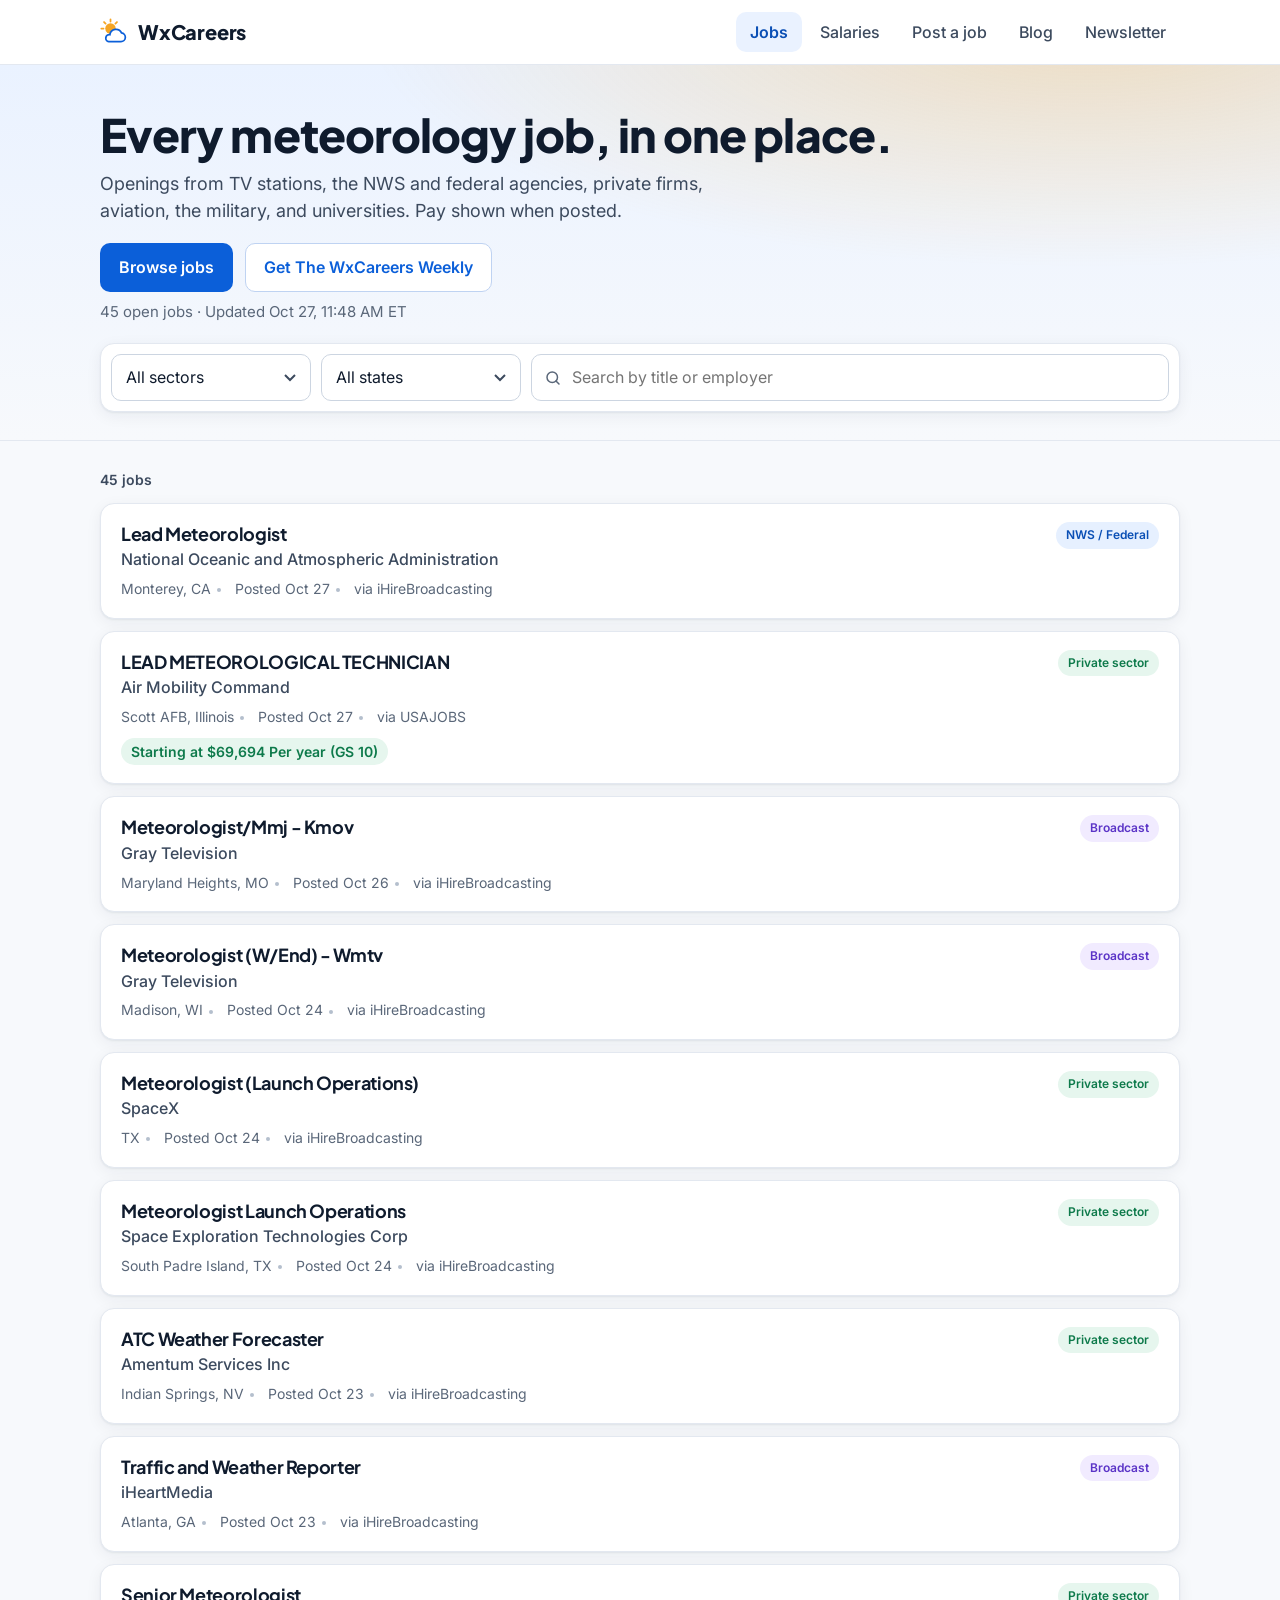
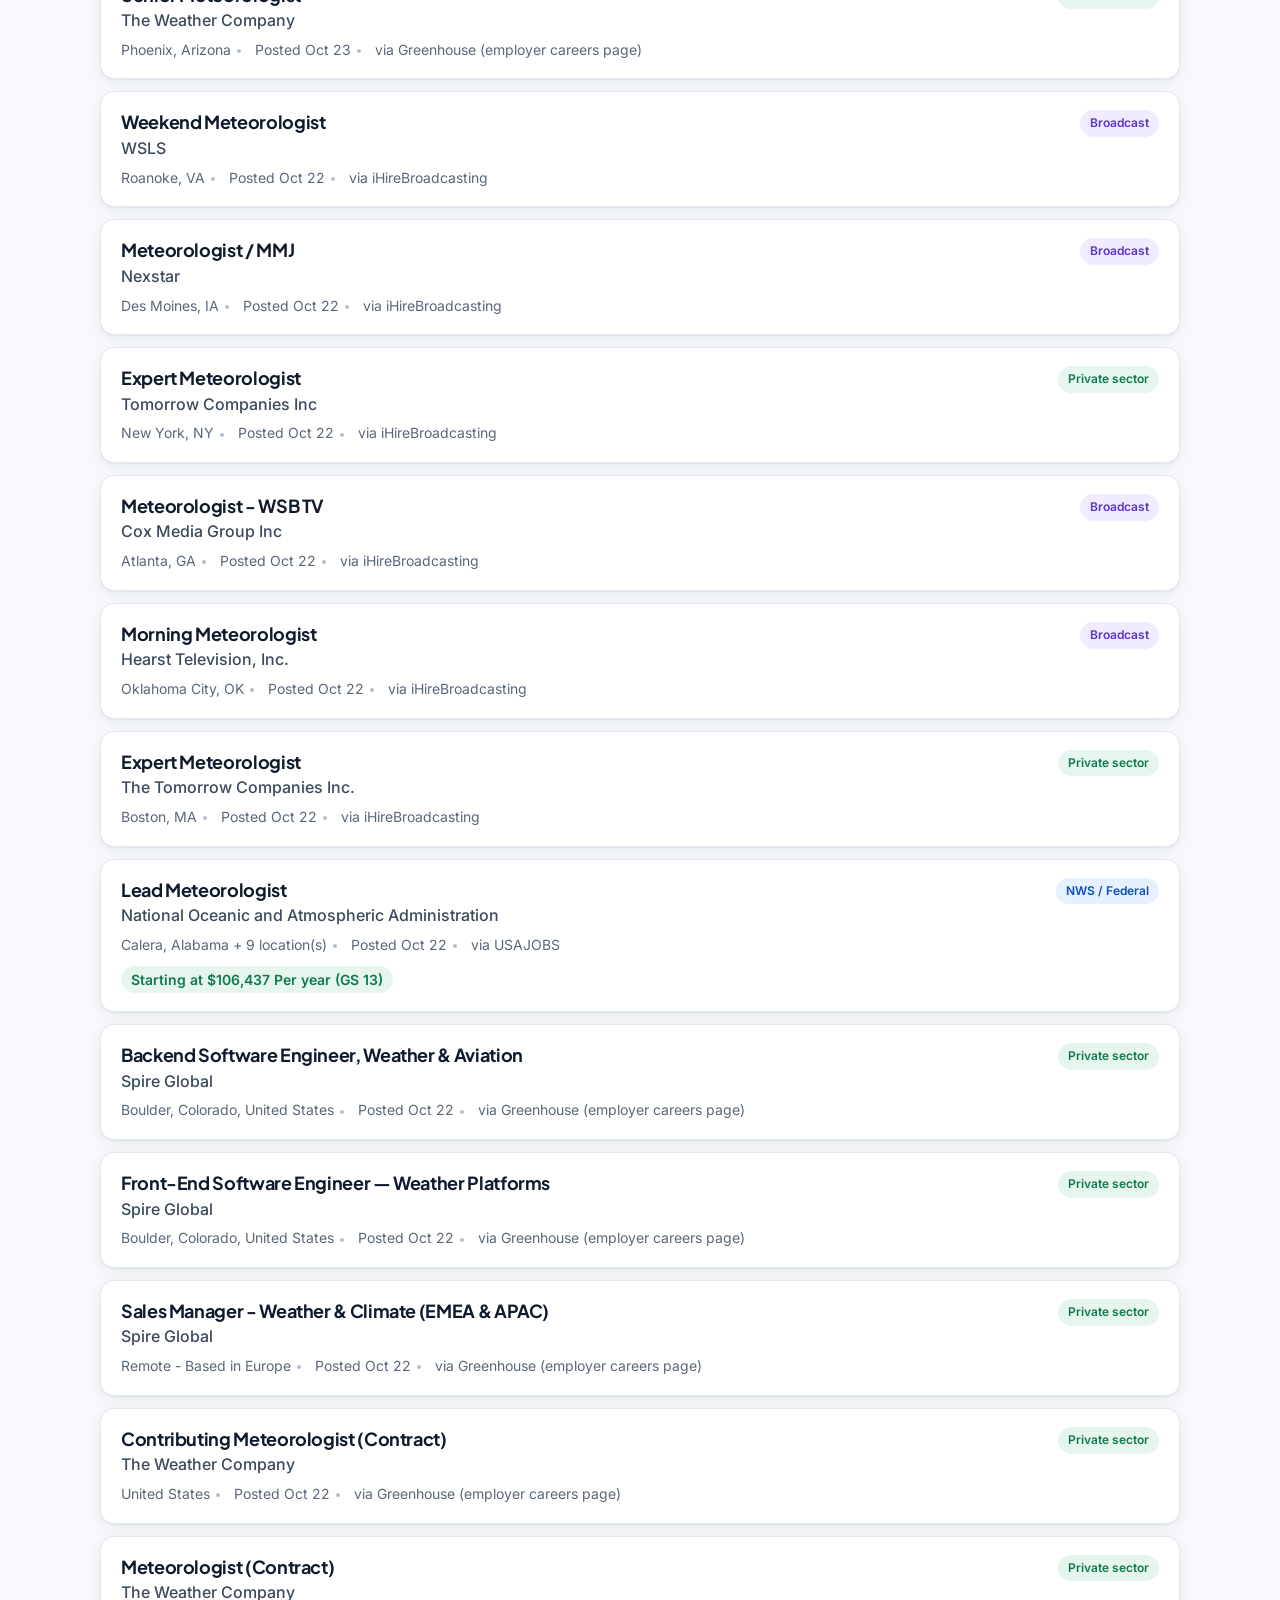
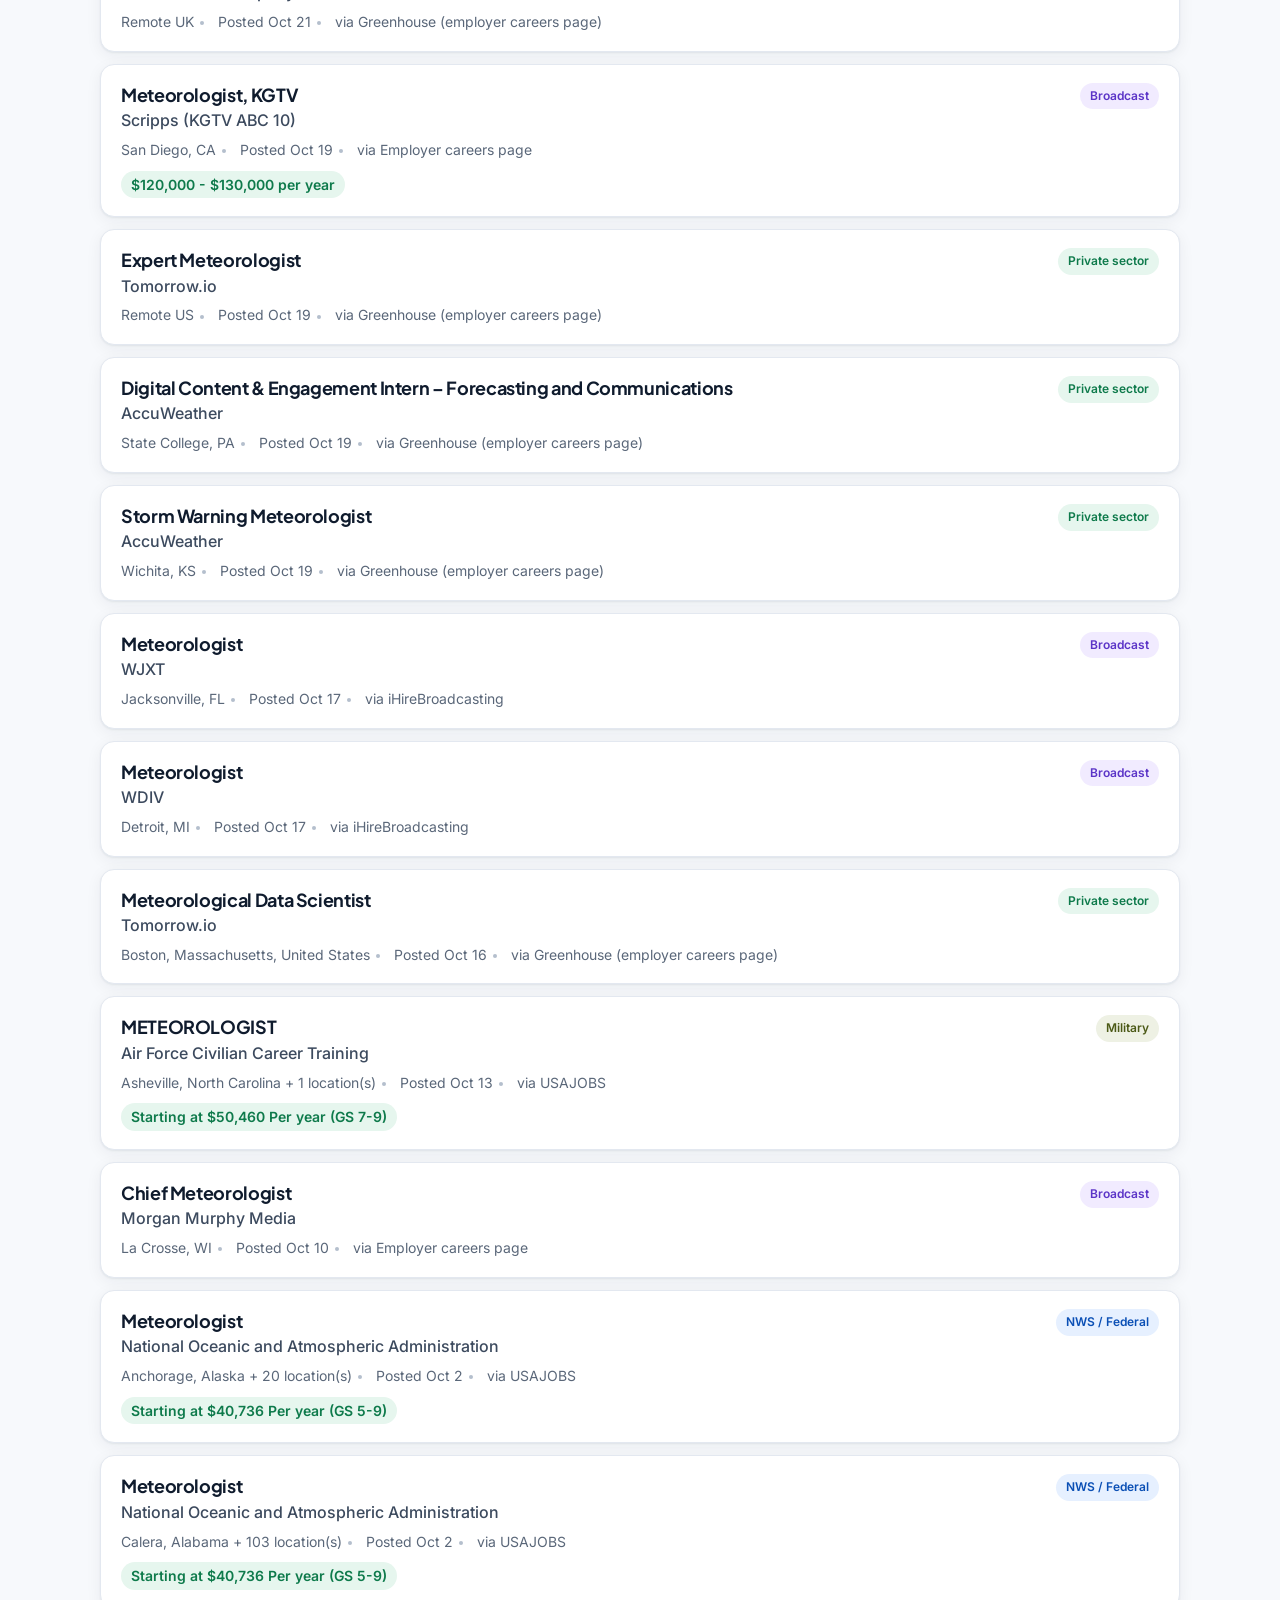
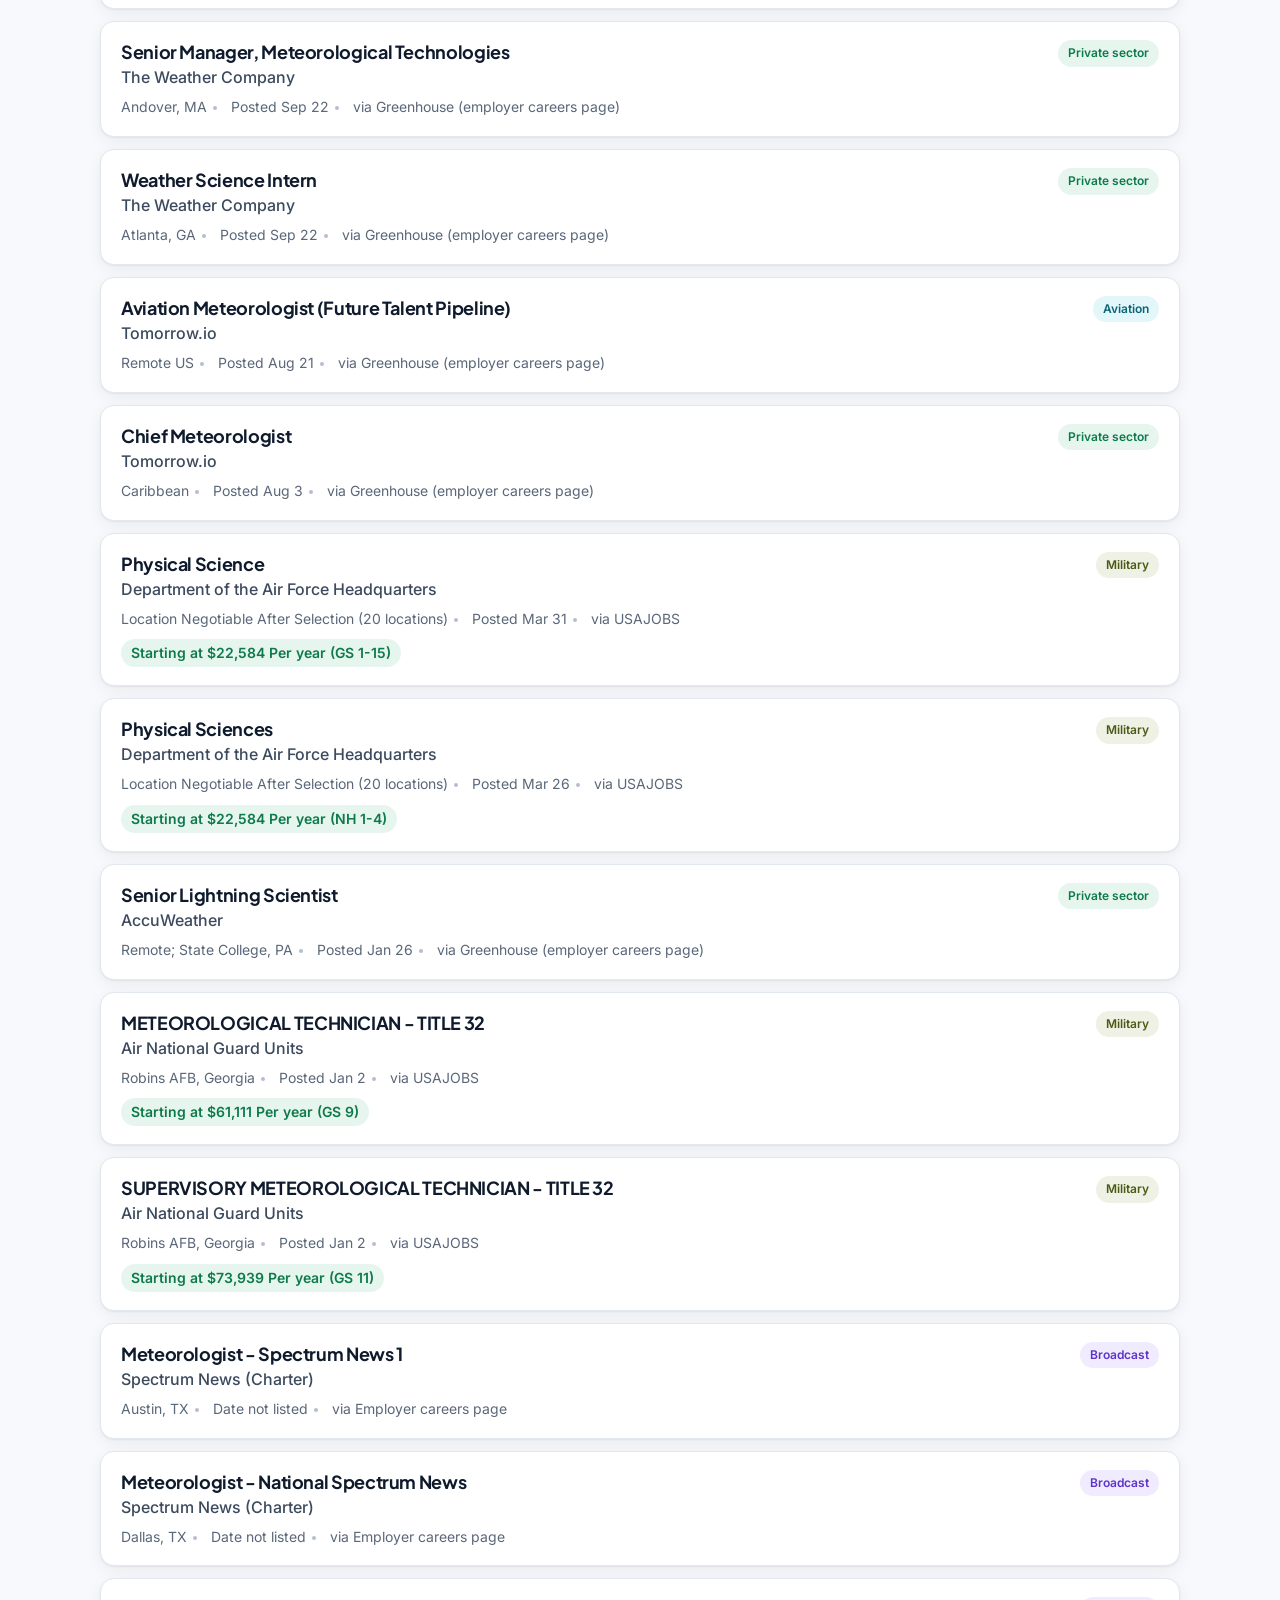
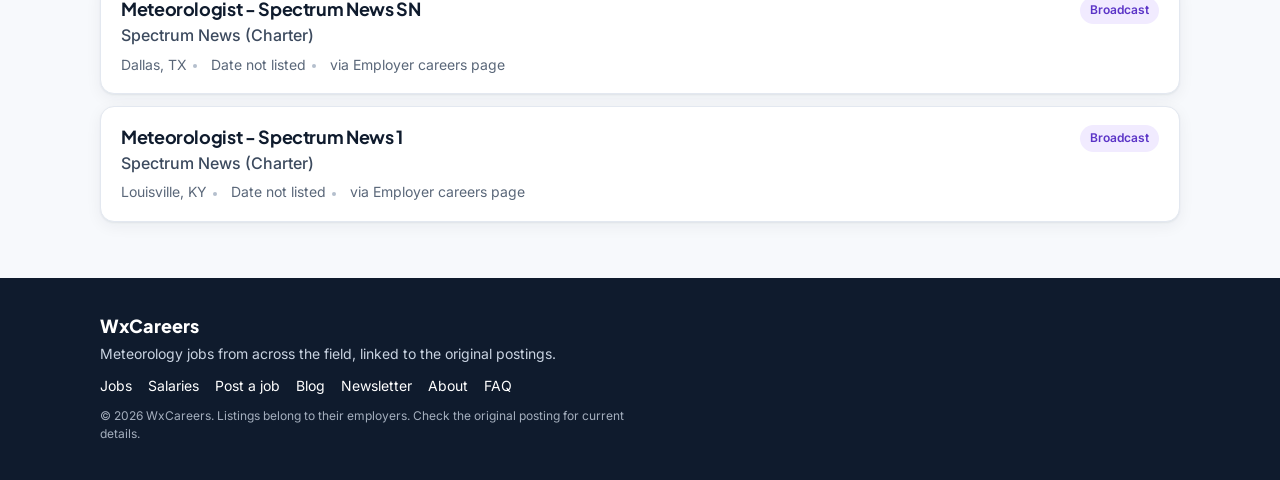
==== commit 4f5bfa86: "Publish: Ensuring opportunities for human forecasters in the world of AI" ====
--- a/site/index.html
+++ b/site/index.html
@@ -12,7 +12,7 @@
 <label class=field><span class=sr-only>State</span><select id=st><option value="">All states</option></select></label>
 <label class="field field-search"><svg viewBox="0 0 24 24" width=18 height=18 aria-hidden=true class=ico><circle cx=11 cy=11 r=7 fill=none stroke=currentColor stroke-width=2 /><path d="M20 20l-4-4" stroke=currentColor stroke-width=2 stroke-linecap=round /></svg><span class=sr-only>Search</span><input id=q type=search placeholder="Search by title or employer"></label>
 </div></div></section>
-<section class="wrap content"><p class=result-count id=rc aria-live=polite></p><div id=list class=job-list><!--STATIC-JOBS--><article class=job><div class=job-main><h2 class=job-title><a href="https://www.ihirebroadcasting.com/jobs/view/543649824" target=_blank rel=noopener>Meteorologist</a></h2><p class=job-employer>StormGeo</p><p class=meta><span>Houston, TX</span><span>via iHireBroadcasting</span></p></div></article><article class=job><div class=job-main><h2 class=job-title><a href="https://www.ihirebroadcasting.com/jobs/view/538925245" target=_blank rel=noopener>Computational Atmospheric Scientist</a></h2><p class=job-employer>Aligned Labs Inc</p><p class=meta><span>New York, NY</span><span>via iHireBroadcasting</span></p></div></article><article class=job><div class=job-main><h2 class=job-title><a href="https://www.ihirebroadcasting.com/jobs/view/537345094" target=_blank rel=noopener>Climate Analyst</a></h2><p class=job-employer>Ocean Conservancy</p><p class=meta><span>Washington, DC</span><span>via iHireBroadcasting</span></p></div></article><article class=job><div class=job-main><h2 class=job-title><a href="https://www.ihirebroadcasting.com/jobs/view/532817889" target=_blank rel=noopener>Meteorologist Developer</a></h2><p class=job-employer>Lynker</p><p class=meta><span>College Park, MD</span><span>via iHireBroadcasting</span></p></div></article><article class=job><div class=job-main><h2 class=job-title><a href="https://www.ihirebroadcasting.com/jobs/view/528371528" target=_blank rel=noopener>Meteorologist</a></h2><p class=job-employer>Hearst Television, Inc.</p><p class=meta><span>Dallas, TX</span><span>via iHireBroadcasting</span></p></div></article><article class=job><div class=job-main><h2 class=job-title><a href="https://www.ihirebroadcasting.com/jobs/view/541315013" target=_blank rel=noopener>Weekend Meteorologist</a></h2><p class=job-employer>WSLS</p><p class=meta><span>Roanoke, VA</span><span>via iHireBroadcasting</span></p></div></article><article class=job><div class=job-main><h2 class=job-title><a href="https://www.ihirebroadcasting.com/jobs/view/543804604" target=_blank rel=noopener>Expert Meteorologist</a></h2><p class=job-employer>Tomorrow Companies Inc</p><p class=meta><span>New York, NY</span><span>via iHireBroadcasting</span></p></div></article><article class=job><div class=job-main><h2 class=job-title><a href="https://www.ihirebroadcasting.com/jobs/view/543778429" target=_blank rel=noopener>Meteorologist - WSB TV</a></h2><p class=job-employer>Cox Media Group Inc</p><p class=meta><span>Atlanta, GA</span><span>via iHireBroadcasting</span></p></div></article><article class=job><div class=job-main><h2 class=job-title><a href="https://www.ihirebroadcasting.com/jobs/view/543763114" target=_blank rel=noopener>Lead Meteorologist</a></h2><p class=job-employer>National Oceanic and Atmospheric Administration</p><p class=meta><span>Calera, AL</span><span>via iHireBroadcasting</span></p></div></article><article class=job><div class=job-main><h2 class=job-title><a href="https://www.ihirebroadcasting.com/jobs/view/543747015" target=_blank rel=noopener>Morning Meteorologist</a></h2><p class=job-employer>Hearst Television, Inc.</p><p class=meta><span>Oklahoma City, OK</span><span>via iHireBroadcasting</span></p></div></article><article class=job><div class=job-main><h2 class=job-title><a href="https://www.ihirebroadcasting.com/jobs/view/543729256" target=_blank rel=noopener>Expert Meteorologist</a></h2><p class=job-employer>The Tomorrow Companies Inc.</p><p class=meta><span>Boston, MA</span><span>via iHireBroadcasting</span></p></div></article><article class=job><div class=job-main><h2 class=job-title><a href="https://www.ihirebroadcasting.com/jobs/view/543724636" target=_blank rel=noopener>Wildfire Meteorologist - Oahu</a></h2><p class=job-employer>Hawaiian Electric</p><p class=meta><span>Honolulu, HI</span><span>via iHireBroadcasting</span></p></div></article><article class=job><div class=job-main><h2 class=job-title><a href="https://spire.com/careers/job-openings/job/?gh_jid=8238125&amp;gh_jid=8238125" target=_blank rel=noopener>Backend Software Engineer, Weather &amp; Aviation</a></h2><p class=job-employer>Spire Global</p><p class=meta><span>Boulder, Colorado, United States</span><span>via Greenhouse (employer careers page)</span></p></div></article><article class=job><div class=job-main><h2 class=job-title><a href="https://spire.com/careers/job-openings/job/?gh_jid=7898534&amp;gh_jid=7898534" target=_blank rel=noopener>Front-End Software Engineer — Weather Platforms</a></h2><p class=job-employer>Spire Global</p><p class=meta><span>Boulder, Colorado, United States</span><span>via Greenhouse (employer careers page)</span></p></div></article><article class=job><div class=job-main><h2 class=job-title><a href="https://spire.com/careers/job-openings/job/?gh_jid=8001327&amp;gh_jid=8001327" target=_blank rel=noopener>Sales Manager - Weather &amp; Climate (EMEA &amp; APAC)</a></h2><p class=job-employer>Spire Global</p><p class=meta><span>Remote - Based in Europe</span><span>via Greenhouse (employer careers page)</span></p></div></article><article class=job><div class=job-main><h2 class=job-title><a href="https://www.ihirebroadcasting.com/jobs/view/543599209" target=_blank rel=noopener>Meteorologist</a></h2><p class=job-employer>TEGNA Inc</p><p class=meta><span>Greensboro, NC</span><span>via iHireBroadcasting</span></p></div></article><article class=job><div class=job-main><h2 class=job-title><a href="https://www.ihirebroadcasting.com/jobs/view/543505888" target=_blank rel=noopener>Meteorologist</a></h2><p class=job-employer>Fort Myers Broadcasting Co</p><p class=meta><span>Fort Myers, FL</span><span>via iHireBroadcasting</span></p></div></article><article class=job><div class=job-main><h2 class=job-title><a href="https://job-boards.greenhouse.io/theweathercompany/jobs/5270411007" target=_blank rel=noopener>Meteorologist (Contract)</a></h2><p class=job-employer>The Weather Company</p><p class=meta><span>Remote UK</span><span>via Greenhouse (employer careers page)</span></p></div></article><article class=job><div class=job-main><h2 class=job-title><a href="https://www.ihirebroadcasting.com/jobs/view/543298603" target=_blank rel=noopener>Storm Warning Meteorologist</a></h2><p class=job-employer>AccuWeather</p><p class=meta><span>Wichita, KS</span><span>via iHireBroadcasting</span></p></div></article><article class=job><div class=job-main><h2 class=job-title><a href="https://job-boards.greenhouse.io/theweathercompany/jobs/5270393007" target=_blank rel=noopener>Contributing Meteorologist (Contract)</a></h2><p class=job-employer>The Weather Company</p><p class=meta><span>United States</span><span>via Greenhouse (employer careers page)</span></p></div></article><article class=job><div class=job-main><h2 class=job-title><a href="https://scripps.wd115.myworkdayjobs.com/en-US/Scripps_Careers/job/Meteorologist--KGTV_JR036902-1" target=_blank rel=noopener>Meteorologist, KGTV</a></h2><p class=job-employer>Scripps (KGTV ABC 10)</p><p class=meta><span>San Diego, CA</span><span>via Employer careers page</span></p><p class=sal>$120,000 - $130,000 per year</p></div></article><article class=job><div class=job-main><h2 class=job-title><a href="https://boards.greenhouse.io/tomorrow/jobs/8038098003?gh_jid=8038098003" target=_blank rel=noopener>Expert Meteorologist</a></h2><p class=job-employer>Tomorrow.io</p><p class=meta><span>Remote US</span><span>via Greenhouse (employer careers page)</span></p></div></article><article class=job><div class=job-main><h2 class=job-title><a href="https://job-boards.greenhouse.io/accuweather/jobs/8189209" target=_blank rel=noopener>Digital Content &amp; Engagement Intern – Forecasting and Communications</a></h2><p class=job-employer>AccuWeather</p><p class=meta><span>State College, PA</span><span>via Greenhouse (employer careers page)</span></p></div></article><article class=job><div class=job-main><h2 class=job-title><a href="https://www.ihirebroadcasting.com/jobs/view/530543337" target=_blank rel=noopener>Meteorologist</a></h2><p class=job-employer>WJXT</p><p class=meta><span>Jacksonville, FL</span><span>via iHireBroadcasting</span></p></div></article><article class=job><div class=job-main><h2 class=job-title><a href="https://www.ihirebroadcasting.com/jobs/view/532962391" target=_blank rel=noopener>Meteorologist</a></h2><p class=job-employer>WDIV</p><p class=meta><span>Detroit, MI</span><span>via iHireBroadcasting</span></p></div></article><article class=job><div class=job-main><h2 class=job-title><a href="https://boards.greenhouse.io/tomorrow/jobs/8035679003?gh_jid=8035679003" target=_blank rel=noopener>Meteorological Data Scientist</a></h2><p class=job-employer>Tomorrow.io</p><p class=meta><span>Boston, Massachusetts, United States</span><span>via Greenhouse (employer careers page)</span></p></div></article><article class=job><div class=job-main><h2 class=job-title><a href="https://www.usajobs.gov/job/888500300" target=_blank rel=noopener>METEOROLOGIST</a></h2><p class=job-employer>Air Force Civilian Career Training</p><p class=meta><span>Asheville, North Carolina + 1 location(s)</span><span>via USAJOBS</span></p><p class=sal>Starting at $50,460 Per year (GS 7-9)</p></div></article><article class=job><div class=job-main><h2 class=job-title><a href="https://morganmurphymedia.com/current-openings/chief-meteorologist/" target=_blank rel=noopener>Chief Meteorologist</a></h2><p class=job-employer>Morgan Murphy Media</p><p class=meta><span>La Crosse, WI</span><span>via Employer careers page</span></p></div></article><article class=job><div class=job-main><h2 class=job-title><a href="https://www.usajobs.gov/job/887831800" target=_blank rel=noopener>METEOROLOGICAL TECHNICIAN</a></h2><p class=job-employer>Air Force District of Washington</p><p class=meta><span>Andrews AFB, Maryland</span><span>via USAJOBS</span></p><p class=sal>Starting at $70,623 Per year (GS 9)</p></div></article><article class=job><div class=job-main><h2 class=job-title><a href="https://www.usajobs.gov/job/887393000" target=_blank rel=noopener>Meteorologist</a></h2><p class=job-employer>National Oceanic and Atmospheric Administration</p><p class=meta><span>Anchorage, Alaska + 20 location(s)</span><span>via USAJOBS</span></p><p class=sal>Starting at $40,736 Per year (GS 5-9)</p></div></article><article class=job><div class=job-main><h2 class=job-title><a href="https://www.usajobs.gov/job/887393400" target=_blank rel=noopener>Meteorologist</a></h2><p class=job-employer>National Oceanic and Atmospheric Administration</p><p class=meta><span>Calera, Alabama + 103 location(s)</span><span>via USAJOBS</span></p><p class=sal>Starting at $40,736 Per year (GS 5-9)</p></div></article><article class=job><div class=job-main><h2 class=job-title><a href="https://www.ihirebroadcasting.com/jobs/view/539273928" target=_blank rel=noopener>Meteorologist host for route-based YouTube show (US, freelance contractor, per episode, remote)</a></h2><p class=job-employer>Weather on the Way</p><p class=meta><span></span><span>via iHireBroadcasting</span></p></div></article><article class=job><div class=job-main><h2 class=job-title><a href="https://job-boards.greenhouse.io/theweathercompany/jobs/5239770007" target=_blank rel=noopener>Senior Meteorologist</a></h2><p class=job-employer>The Weather Company</p><p class=meta><span>Phoenix, Arizona</span><span>via Greenhouse (employer careers page)</span></p></div></article><article class=job><div class=job-main><h2 class=job-title><a href="https://job-boards.greenhouse.io/theweathercompany/jobs/5175205007" target=_blank rel=noopener>Senior Manager, Meteorological Technologies</a></h2><p class=job-employer>The Weather Company</p><p class=meta><span>Andover, MA</span><span>via Greenhouse (employer careers page)</span></p></div></article><article class=job><div class=job-main><h2 class=job-title><a href="https://job-boards.greenhouse.io/theweathercompany/jobs/5209679007" target=_blank rel=noopener>Weather Science Intern</a></h2><p class=job-employer>The Weather Company</p><p class=meta><span>Atlanta, GA</span><span>via Greenhouse (employer careers page)</span></p></div></article><article class=job><div class=job-main><h2 class=job-title><a href="https://boards.greenhouse.io/tomorrow/jobs/7930860003?gh_jid=7930860003" target=_blank rel=noopener>Aviation Meteorologist (Future Talent Pipeline)</a></h2><p class=job-employer>Tomorrow.io</p><p class=meta><span>Remote US</span><span>via Greenhouse (employer careers page)</span></p></div></article><article class=job><div class=job-main><h2 class=job-title><a href="https://boards.greenhouse.io/tomorrow/jobs/7824142003?gh_jid=7824142003" target=_blank rel=noopener>Chief Meteorologist</a></h2><p class=job-employer>Tomorrow.io</p><p class=meta><span>Caribbean</span><span>via Greenhouse (employer careers page)</span></p></div></article><article class=job><div class=job-main><h2 class=job-title><a href="https://www.usajobs.gov/job/863324300" target=_blank rel=noopener>Physical Science</a></h2><p class=job-employer>Department of the Air Force Headquarters</p><p class=meta><span>Location Negotiable After Selection (20 locations)</span><span>via USAJOBS</span></p><p class=sal>Starting at $22,584 Per year (GS 1-15)</p></div></article><article class=job><div class=job-main><h2 class=job-title><a href="https://www.usajobs.gov/job/862936600" target=_blank rel=noopener>Physical Sciences</a></h2><p class=job-employer>Department of the Air Force Headquarters</p><p class=meta><span>Location Negotiable After Selection (20 locations)</span><span>via USAJOBS</span></p><p class=sal>Starting at $22,584 Per year (NH 1-4)</p></div></article><article class=job><div class=job-main><h2 class=job-title><a href="https://job-boards.greenhouse.io/accuweather/jobs/7561810" target=_blank rel=noopener>Senior Lightning Scientist</a></h2><p class=job-employer>AccuWeather</p><p class=meta><span>Remote; State College, PA</span><span>via Greenhouse (employer careers page)</span></p></div></article><article class=job><div class=job-main><h2 class=job-title><a href="https://www.usajobs.gov/job/851247100" target=_blank rel=noopener>METEOROLOGICAL TECHNICIAN - TITLE 32</a></h2><p class=job-employer>Air National Guard Units</p><p class=meta><span>Robins AFB, Georgia</span><span>via USAJOBS</span></p><p class=sal>Starting at $61,111 Per year (GS 9)</p></div></article><article class=job><div class=job-main><h2 class=job-title><a href="https://www.usajobs.gov/job/851076600" target=_blank rel=noopener>SUPERVISORY METEOROLOGICAL TECHNICIAN - TITLE 32</a></h2><p class=job-employer>Air National Guard Units</p><p class=meta><span>Robins AFB, Georgia</span><span>via USAJOBS</span></p><p class=sal>Starting at $73,939 Per year (GS 11)</p></div></article><article class=job><div class=job-main><h2 class=job-title><a href="https://jobs.spectrum.com/job/austin/meteorologist-spectrum-news-1/4673/98755779088" target=_blank rel=noopener>Meteorologist - Spectrum News 1</a></h2><p class=job-employer>Spectrum News (Charter)</p><p class=meta><span>Austin, TX</span><span>via Employer careers page</span></p></div></article><article class=job><div class=job-main><h2 class=job-title><a href="https://jobs.spectrum.com/job/dallas/meteorologist-national-spectrum-news/4673/98391451616" target=_blank rel=noopener>Meteorologist - National Spectrum News</a></h2><p class=job-employer>Spectrum News (Charter)</p><p class=meta><span>Dallas, TX</span><span>via Employer careers page</span></p></div></article><article class=job><div class=job-main><h2 class=job-title><a href="https://jobs.spectrum.com/job/dallas/meteorologist-spectrum-news-sn/4673/100818516624" target=_blank rel=noopener>Meteorologist - Spectrum News SN</a></h2><p class=job-employer>Spectrum News (Charter)</p><p class=meta><span>Dallas, TX</span><span>via Employer careers page</span></p></div></article><article class=job><div class=job-main><h2 class=job-title><a href="https://jobs.spectrum.com/job/louisville/meteorologist-spectrum-news-1/4673/100194462992" target=_blank rel=noopener>Meteorologist - Spectrum News 1</a></h2><p class=job-employer>Spectrum News (Charter)</p><p class=meta><span>Louisville, KY</span><span>via Employer careers page</span></p></div></article><!--/STATIC-JOBS--></div></section>
+<section class="wrap content"><p class=result-count id=rc aria-live=polite></p><div id=list class=job-list><!--STATIC-JOBS--><article class=job><div class=job-main><h2 class=job-title><a href="https://www.ihirebroadcasting.com/jobs/view/544477230" target=_blank rel=noopener>Lead Meteorologist</a></h2><p class=job-employer>National Oceanic and Atmospheric Administration</p><p class=meta><span>Monterey, CA</span><span>via iHireBroadcasting</span></p></div></article><article class=job><div class=job-main><h2 class=job-title><a href="https://www.usajobs.gov/job/889714000" target=_blank rel=noopener>LEAD METEOROLOGICAL TECHNICIAN</a></h2><p class=job-employer>Air Mobility Command</p><p class=meta><span>Scott AFB, Illinois</span><span>via USAJOBS</span></p><p class=sal>Starting at $69,694 Per year (GS 10)</p></div></article><article class=job><div class=job-main><h2 class=job-title><a href="https://www.ihirebroadcasting.com/jobs/view/544386870" target=_blank rel=noopener>Meteorologist/Mmj - Kmov</a></h2><p class=job-employer>Gray Television</p><p class=meta><span>Maryland Heights, MO</span><span>via iHireBroadcasting</span></p></div></article><article class=job><div class=job-main><h2 class=job-title><a href="https://www.ihirebroadcasting.com/jobs/view/544143174" target=_blank rel=noopener>Meteorologist (W/End) - Wmtv</a></h2><p class=job-employer>Gray Television</p><p class=meta><span>Madison, WI</span><span>via iHireBroadcasting</span></p></div></article><article class=job><div class=job-main><h2 class=job-title><a href="https://www.ihirebroadcasting.com/jobs/view/544064130" target=_blank rel=noopener>Meteorologist (Launch Operations)</a></h2><p class=job-employer>SpaceX</p><p class=meta><span>TX</span><span>via iHireBroadcasting</span></p></div></article><article class=job><div class=job-main><h2 class=job-title><a href="https://www.ihirebroadcasting.com/jobs/view/544039627" target=_blank rel=noopener>Meteorologist Launch Operations</a></h2><p class=job-employer>Space Exploration Technologies Corp</p><p class=meta><span>South Padre Island, TX</span><span>via iHireBroadcasting</span></p></div></article><article class=job><div class=job-main><h2 class=job-title><a href="https://www.ihirebroadcasting.com/jobs/view/544034730" target=_blank rel=noopener>ATC Weather Forecaster</a></h2><p class=job-employer>Amentum Services Inc</p><p class=meta><span>Indian Springs, NV</span><span>via iHireBroadcasting</span></p></div></article><article class=job><div class=job-main><h2 class=job-title><a href="https://www.ihirebroadcasting.com/jobs/view/543985998" target=_blank rel=noopener>Traffic and Weather Reporter</a></h2><p class=job-employer>iHeartMedia</p><p class=meta><span>Atlanta, GA</span><span>via iHireBroadcasting</span></p></div></article><article class=job><div class=job-main><h2 class=job-title><a href="https://job-boards.greenhouse.io/theweathercompany/jobs/5239770007" target=_blank rel=noopener>Senior Meteorologist</a></h2><p class=job-employer>The Weather Company</p><p class=meta><span>Phoenix, Arizona</span><span>via Greenhouse (employer careers page)</span></p></div></article><article class=job><div class=job-main><h2 class=job-title><a href="https://www.ihirebroadcasting.com/jobs/view/541315013" target=_blank rel=noopener>Weekend Meteorologist</a></h2><p class=job-employer>WSLS</p><p class=meta><span>Roanoke, VA</span><span>via iHireBroadcasting</span></p></div></article><article class=job><div class=job-main><h2 class=job-title><a href="https://www.ihirebroadcasting.com/jobs/view/543870846" target=_blank rel=noopener>Meteorologist / MMJ</a></h2><p class=job-employer>Nexstar</p><p class=meta><span>Des Moines, IA</span><span>via iHireBroadcasting</span></p></div></article><article class=job><div class=job-main><h2 class=job-title><a href="https://www.ihirebroadcasting.com/jobs/view/543804604" target=_blank rel=noopener>Expert Meteorologist</a></h2><p class=job-employer>Tomorrow Companies Inc</p><p class=meta><span>New York, NY</span><span>via iHireBroadcasting</span></p></div></article><article class=job><div class=job-main><h2 class=job-title><a href="https://www.ihirebroadcasting.com/jobs/view/543778429" target=_blank rel=noopener>Meteorologist - WSB TV</a></h2><p class=job-employer>Cox Media Group Inc</p><p class=meta><span>Atlanta, GA</span><span>via iHireBroadcasting</span></p></div></article><article class=job><div class=job-main><h2 class=job-title><a href="https://www.ihirebroadcasting.com/jobs/view/543747015" target=_blank rel=noopener>Morning Meteorologist</a></h2><p class=job-employer>Hearst Television, Inc.</p><p class=meta><span>Oklahoma City, OK</span><span>via iHireBroadcasting</span></p></div></article><article class=job><div class=job-main><h2 class=job-title><a href="https://www.ihirebroadcasting.com/jobs/view/543729256" target=_blank rel=noopener>Expert Meteorologist</a></h2><p class=job-employer>The Tomorrow Companies Inc.</p><p class=meta><span>Boston, MA</span><span>via iHireBroadcasting</span></p></div></article><article class=job><div class=job-main><h2 class=job-title><a href="https://www.usajobs.gov/job/889594100" target=_blank rel=noopener>Lead Meteorologist</a></h2><p class=job-employer>National Oceanic and Atmospheric Administration</p><p class=meta><span>Calera, Alabama + 9 location(s)</span><span>via USAJOBS</span></p><p class=sal>Starting at $106,437 Per year (GS 13)</p></div></article><article class=job><div class=job-main><h2 class=job-title><a href="https://spire.com/careers/job-openings/job/?gh_jid=8238125&amp;gh_jid=8238125" target=_blank rel=noopener>Backend Software Engineer, Weather &amp; Aviation</a></h2><p class=job-employer>Spire Global</p><p class=meta><span>Boulder, Colorado, United States</span><span>via Greenhouse (employer careers page)</span></p></div></article><article class=job><div class=job-main><h2 class=job-title><a href="https://spire.com/careers/job-openings/job/?gh_jid=7898534&amp;gh_jid=7898534" target=_blank rel=noopener>Front-End Software Engineer — Weather Platforms</a></h2><p class=job-employer>Spire Global</p><p class=meta><span>Boulder, Colorado, United States</span><span>via Greenhouse (employer careers page)</span></p></div></article><article class=job><div class=job-main><h2 class=job-title><a href="https://spire.com/careers/job-openings/job/?gh_jid=8001327&amp;gh_jid=8001327" target=_blank rel=noopener>Sales Manager - Weather &amp; Climate (EMEA &amp; APAC)</a></h2><p class=job-employer>Spire Global</p><p class=meta><span>Remote - Based in Europe</span><span>via Greenhouse (employer careers page)</span></p></div></article><article class=job><div class=job-main><h2 class=job-title><a href="https://job-boards.greenhouse.io/theweathercompany/jobs/5270393007" target=_blank rel=noopener>Contributing Meteorologist (Contract)</a></h2><p class=job-employer>The Weather Company</p><p class=meta><span>United States</span><span>via Greenhouse (employer careers page)</span></p></div></article><article class=job><div class=job-main><h2 class=job-title><a href="https://job-boards.greenhouse.io/theweathercompany/jobs/5270411007" target=_blank rel=noopener>Meteorologist (Contract)</a></h2><p class=job-employer>The Weather Company</p><p class=meta><span>Remote UK</span><span>via Greenhouse (employer careers page)</span></p></div></article><article class=job><div class=job-main><h2 class=job-title><a href="https://scripps.wd115.myworkdayjobs.com/en-US/Scripps_Careers/job/Meteorologist--KGTV_JR036902-1" target=_blank rel=noopener>Meteorologist, KGTV</a></h2><p class=job-employer>Scripps (KGTV ABC 10)</p><p class=meta><span>San Diego, CA</span><span>via Employer careers page</span></p><p class=sal>$120,000 - $130,000 per year</p></div></article><article class=job><div class=job-main><h2 class=job-title><a href="https://boards.greenhouse.io/tomorrow/jobs/8038098003?gh_jid=8038098003" target=_blank rel=noopener>Expert Meteorologist</a></h2><p class=job-employer>Tomorrow.io</p><p class=meta><span>Remote US</span><span>via Greenhouse (employer careers page)</span></p></div></article><article class=job><div class=job-main><h2 class=job-title><a href="https://job-boards.greenhouse.io/accuweather/jobs/8189209" target=_blank rel=noopener>Digital Content &amp; Engagement Intern – Forecasting and Communications</a></h2><p class=job-employer>AccuWeather</p><p class=meta><span>State College, PA</span><span>via Greenhouse (employer careers page)</span></p></div></article><article class=job><div class=job-main><h2 class=job-title><a href="https://job-boards.greenhouse.io/accuweather/jobs/8288794" target=_blank rel=noopener>Storm Warning Meteorologist</a></h2><p class=job-employer>AccuWeather</p><p class=meta><span>Wichita, KS</span><span>via Greenhouse (employer careers page)</span></p></div></article><article class=job><div class=job-main><h2 class=job-title><a href="https://www.ihirebroadcasting.com/jobs/view/530543337" target=_blank rel=noopener>Meteorologist</a></h2><p class=job-employer>WJXT</p><p class=meta><span>Jacksonville, FL</span><span>via iHireBroadcasting</span></p></div></article><article class=job><div class=job-main><h2 class=job-title><a href="https://www.ihirebroadcasting.com/jobs/view/532962391" target=_blank rel=noopener>Meteorologist</a></h2><p class=job-employer>WDIV</p><p class=meta><span>Detroit, MI</span><span>via iHireBroadcasting</span></p></div></article><article class=job><div class=job-main><h2 class=job-title><a href="https://boards.greenhouse.io/tomorrow/jobs/8035679003?gh_jid=8035679003" target=_blank rel=noopener>Meteorological Data Scientist</a></h2><p class=job-employer>Tomorrow.io</p><p class=meta><span>Boston, Massachusetts, United States</span><span>via Greenhouse (employer careers page)</span></p></div></article><article class=job><div class=job-main><h2 class=job-title><a href="https://www.usajobs.gov/job/888500300" target=_blank rel=noopener>METEOROLOGIST</a></h2><p class=job-employer>Air Force Civilian Career Training</p><p class=meta><span>Asheville, North Carolina + 1 location(s)</span><span>via USAJOBS</span></p><p class=sal>Starting at $50,460 Per year (GS 7-9)</p></div></article><article class=job><div class=job-main><h2 class=job-title><a href="https://morganmurphymedia.com/current-openings/chief-meteorologist/" target=_blank rel=noopener>Chief Meteorologist</a></h2><p class=job-employer>Morgan Murphy Media</p><p class=meta><span>La Crosse, WI</span><span>via Employer careers page</span></p></div></article><article class=job><div class=job-main><h2 class=job-title><a href="https://www.usajobs.gov/job/887393000" target=_blank rel=noopener>Meteorologist</a></h2><p class=job-employer>National Oceanic and Atmospheric Administration</p><p class=meta><span>Anchorage, Alaska + 20 location(s)</span><span>via USAJOBS</span></p><p class=sal>Starting at $40,736 Per year (GS 5-9)</p></div></article><article class=job><div class=job-main><h2 class=job-title><a href="https://www.usajobs.gov/job/887393400" target=_blank rel=noopener>Meteorologist</a></h2><p class=job-employer>National Oceanic and Atmospheric Administration</p><p class=meta><span>Calera, Alabama + 103 location(s)</span><span>via USAJOBS</span></p><p class=sal>Starting at $40,736 Per year (GS 5-9)</p></div></article><article class=job><div class=job-main><h2 class=job-title><a href="https://job-boards.greenhouse.io/theweathercompany/jobs/5175205007" target=_blank rel=noopener>Senior Manager, Meteorological Technologies</a></h2><p class=job-employer>The Weather Company</p><p class=meta><span>Andover, MA</span><span>via Greenhouse (employer careers page)</span></p></div></article><article class=job><div class=job-main><h2 class=job-title><a href="https://job-boards.greenhouse.io/theweathercompany/jobs/5209679007" target=_blank rel=noopener>Weather Science Intern</a></h2><p class=job-employer>The Weather Company</p><p class=meta><span>Atlanta, GA</span><span>via Greenhouse (employer careers page)</span></p></div></article><article class=job><div class=job-main><h2 class=job-title><a href="https://boards.greenhouse.io/tomorrow/jobs/7930860003?gh_jid=7930860003" target=_blank rel=noopener>Aviation Meteorologist (Future Talent Pipeline)</a></h2><p class=job-employer>Tomorrow.io</p><p class=meta><span>Remote US</span><span>via Greenhouse (employer careers page)</span></p></div></article><article class=job><div class=job-main><h2 class=job-title><a href="https://boards.greenhouse.io/tomorrow/jobs/7824142003?gh_jid=7824142003" target=_blank rel=noopener>Chief Meteorologist</a></h2><p class=job-employer>Tomorrow.io</p><p class=meta><span>Caribbean</span><span>via Greenhouse (employer careers page)</span></p></div></article><article class=job><div class=job-main><h2 class=job-title><a href="https://www.usajobs.gov/job/863324300" target=_blank rel=noopener>Physical Science</a></h2><p class=job-employer>Department of the Air Force Headquarters</p><p class=meta><span>Location Negotiable After Selection (20 locations)</span><span>via USAJOBS</span></p><p class=sal>Starting at $22,584 Per year (GS 1-15)</p></div></article><article class=job><div class=job-main><h2 class=job-title><a href="https://www.usajobs.gov/job/862936600" target=_blank rel=noopener>Physical Sciences</a></h2><p class=job-employer>Department of the Air Force Headquarters</p><p class=meta><span>Location Negotiable After Selection (20 locations)</span><span>via USAJOBS</span></p><p class=sal>Starting at $22,584 Per year (NH 1-4)</p></div></article><article class=job><div class=job-main><h2 class=job-title><a href="https://job-boards.greenhouse.io/accuweather/jobs/7561810" target=_blank rel=noopener>Senior Lightning Scientist</a></h2><p class=job-employer>AccuWeather</p><p class=meta><span>Remote; State College, PA</span><span>via Greenhouse (employer careers page)</span></p></div></article><article class=job><div class=job-main><h2 class=job-title><a href="https://www.usajobs.gov/job/851247100" target=_blank rel=noopener>METEOROLOGICAL TECHNICIAN - TITLE 32</a></h2><p class=job-employer>Air National Guard Units</p><p class=meta><span>Robins AFB, Georgia</span><span>via USAJOBS</span></p><p class=sal>Starting at $61,111 Per year (GS 9)</p></div></article><article class=job><div class=job-main><h2 class=job-title><a href="https://www.usajobs.gov/job/851076600" target=_blank rel=noopener>SUPERVISORY METEOROLOGICAL TECHNICIAN - TITLE 32</a></h2><p class=job-employer>Air National Guard Units</p><p class=meta><span>Robins AFB, Georgia</span><span>via USAJOBS</span></p><p class=sal>Starting at $73,939 Per year (GS 11)</p></div></article><article class=job><div class=job-main><h2 class=job-title><a href="https://jobs.spectrum.com/job/austin/meteorologist-spectrum-news-1/4673/98755779088" target=_blank rel=noopener>Meteorologist - Spectrum News 1</a></h2><p class=job-employer>Spectrum News (Charter)</p><p class=meta><span>Austin, TX</span><span>via Employer careers page</span></p></div></article><article class=job><div class=job-main><h2 class=job-title><a href="https://jobs.spectrum.com/job/dallas/meteorologist-national-spectrum-news/4673/98391451616" target=_blank rel=noopener>Meteorologist - National Spectrum News</a></h2><p class=job-employer>Spectrum News (Charter)</p><p class=meta><span>Dallas, TX</span><span>via Employer careers page</span></p></div></article><article class=job><div class=job-main><h2 class=job-title><a href="https://jobs.spectrum.com/job/dallas/meteorologist-spectrum-news-sn/4673/100818516624" target=_blank rel=noopener>Meteorologist - Spectrum News SN</a></h2><p class=job-employer>Spectrum News (Charter)</p><p class=meta><span>Dallas, TX</span><span>via Employer careers page</span></p></div></article><article class=job><div class=job-main><h2 class=job-title><a href="https://jobs.spectrum.com/job/louisville/meteorologist-spectrum-news-1/4673/100194462992" target=_blank rel=noopener>Meteorologist - Spectrum News 1</a></h2><p class=job-employer>Spectrum News (Charter)</p><p class=meta><span>Louisville, KY</span><span>via Employer careers page</span></p></div></article><!--/STATIC-JOBS--></div></section>
 </main><footer class=site-footer><div class=wrap><p class=footer-brand>WxCareers</p><p>Meteorology jobs from across the field, linked to the original postings.</p><p class=footer-links><a href=index.html>Jobs</a><a href=salaries.html>Salaries</a><a href=post.html>Post a job</a><a href=blog/>Blog</a><a href=newsletter.html>Newsletter</a><a href=about.html>About</a><a href=faq.html>FAQ</a></p><p class=small>© 2026 WxCareers. Listings belong to their employers. Check the original posting for current details.</p></div></footer>
 <script>(function(){var b=document.querySelector('.nav-toggle'),n=document.getElementById('site-nav');b.addEventListener('click',function(){var o=b.getAttribute('aria-expanded')==='true';b.setAttribute('aria-expanded',String(!o));n.classList.toggle('open',!o)})})();</script>
 <script>
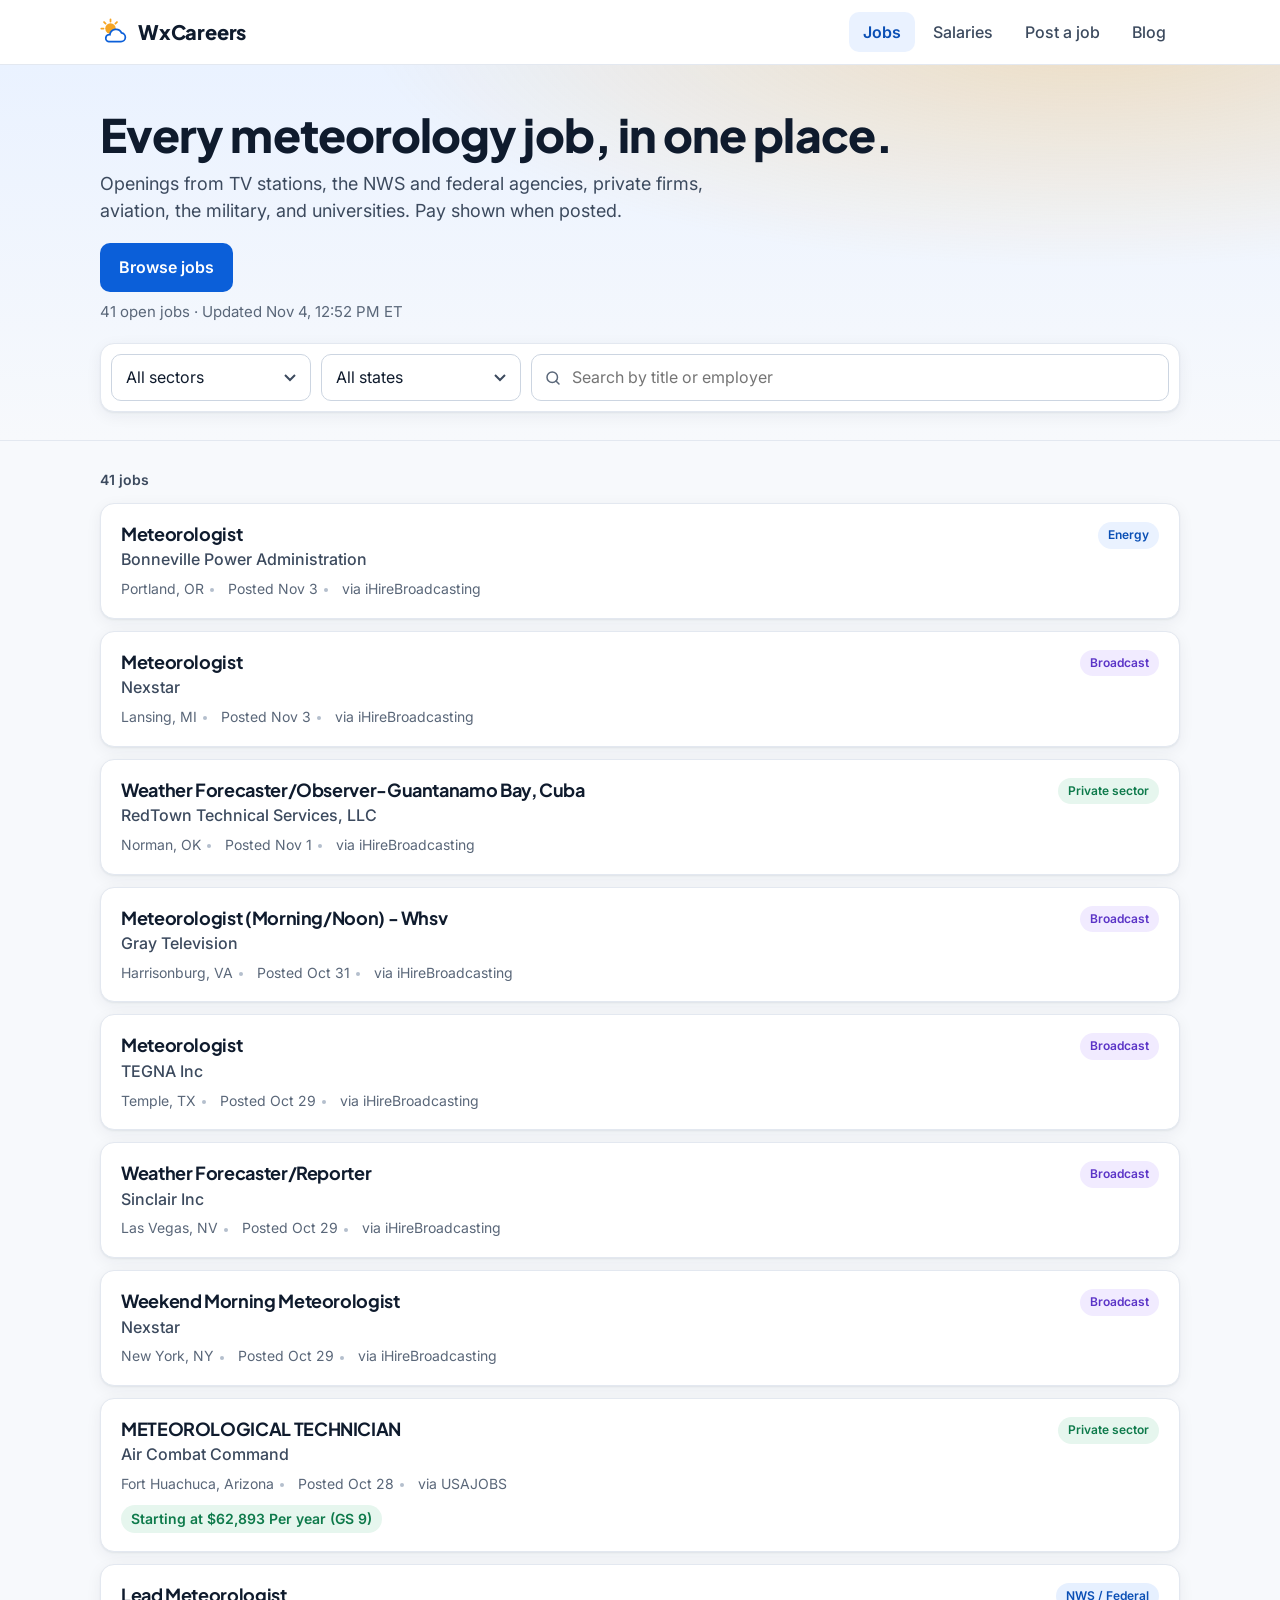
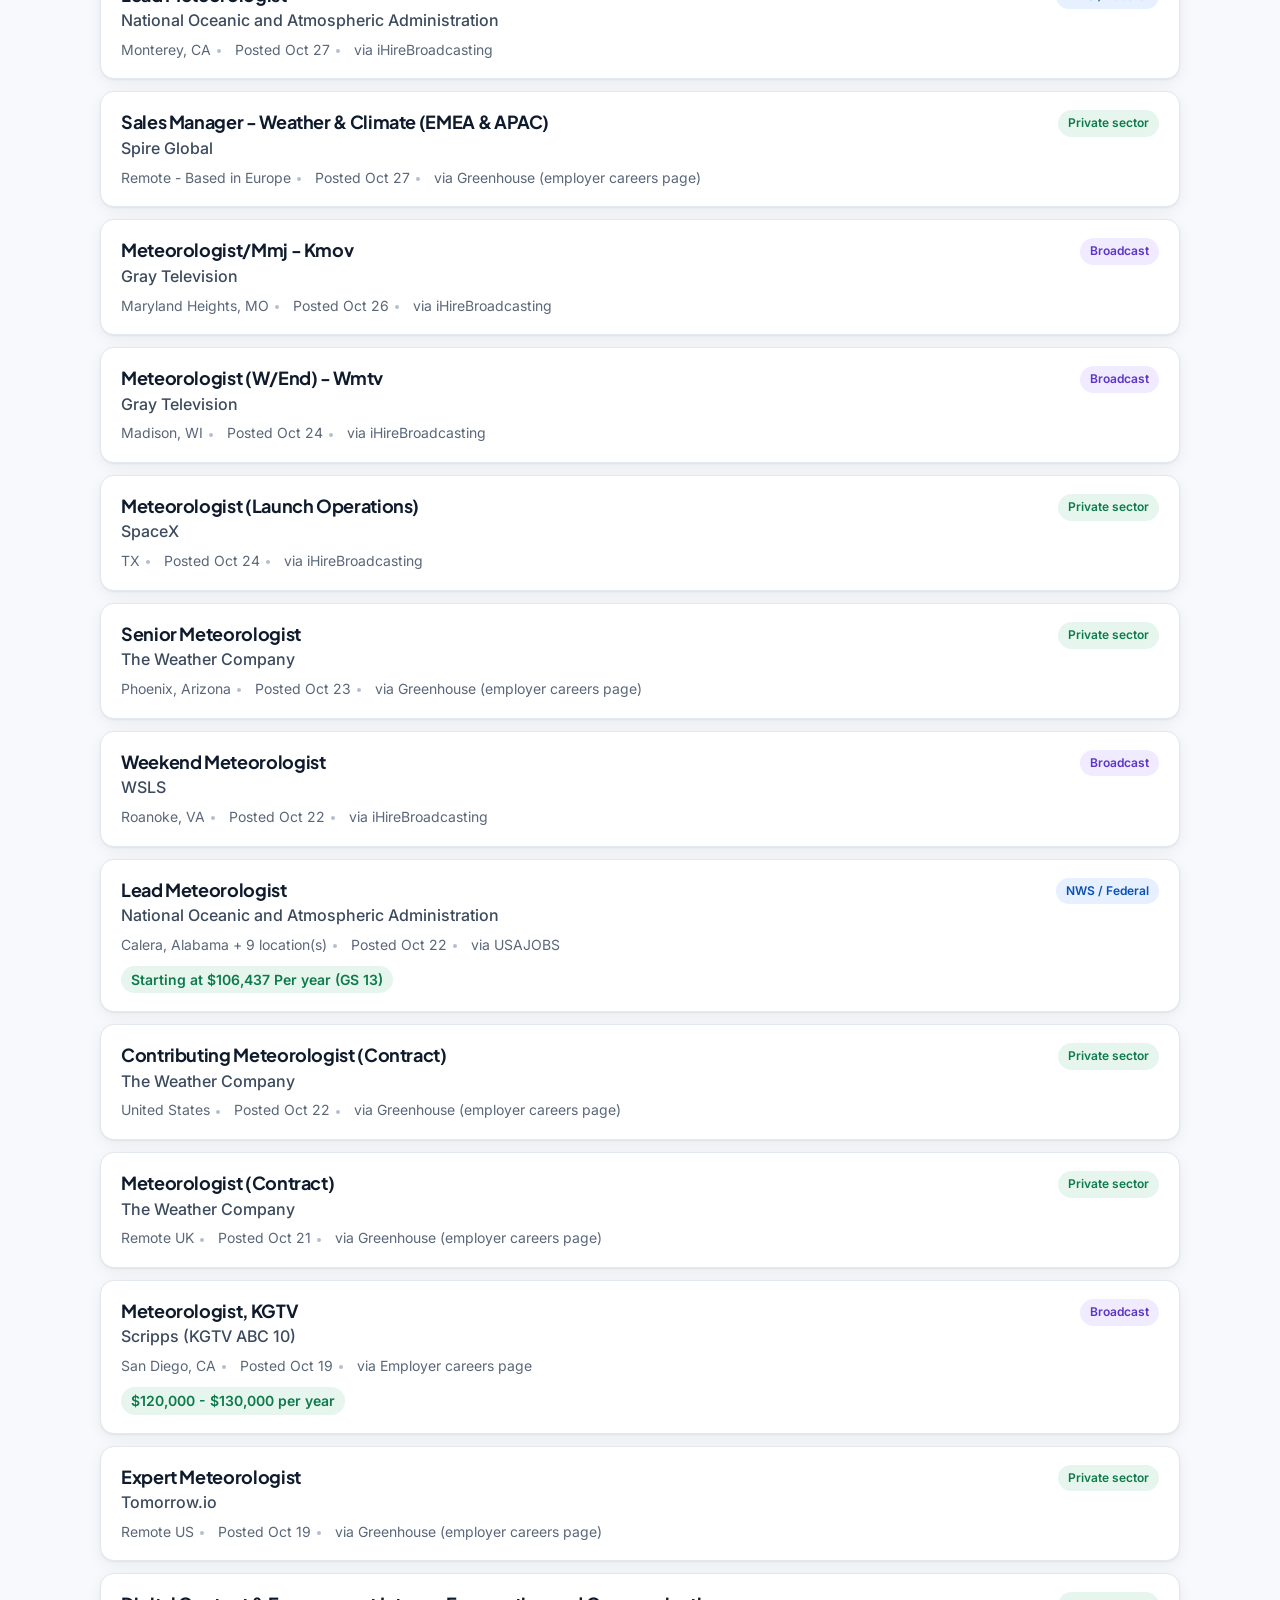
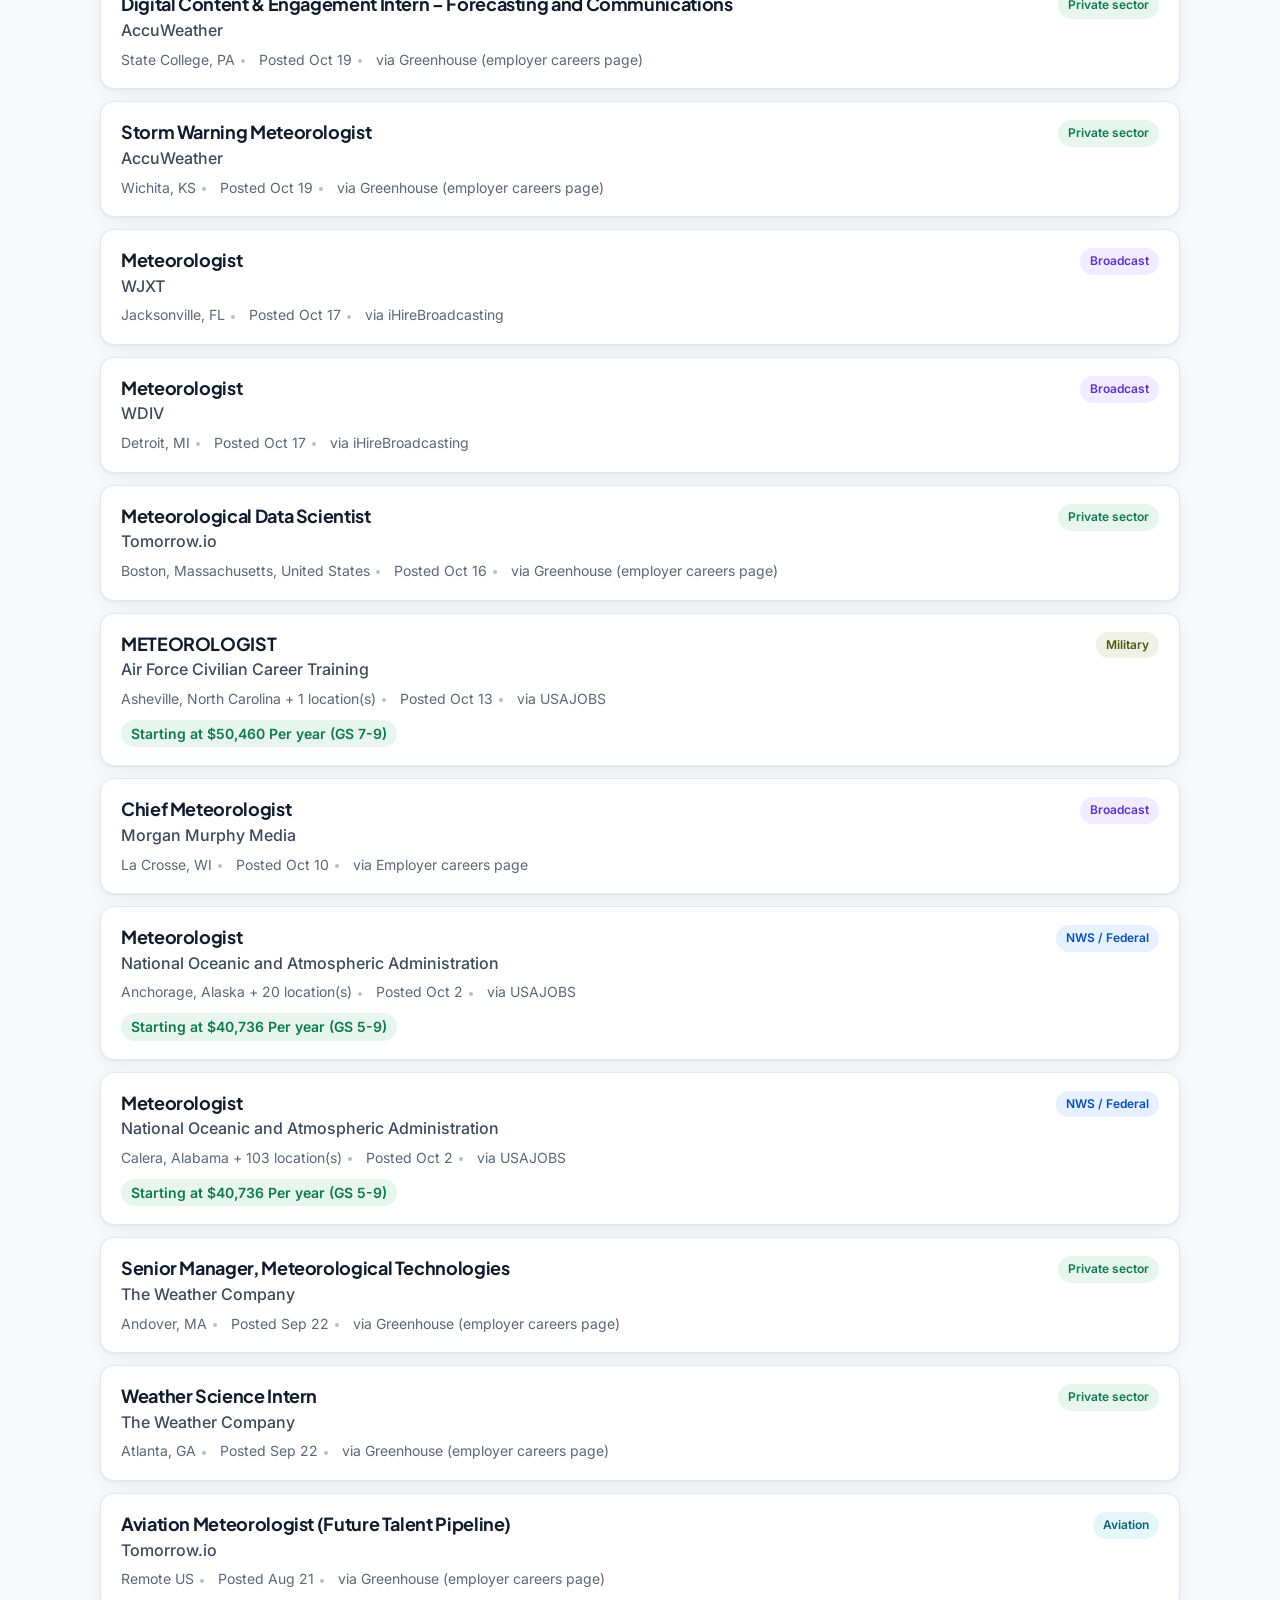
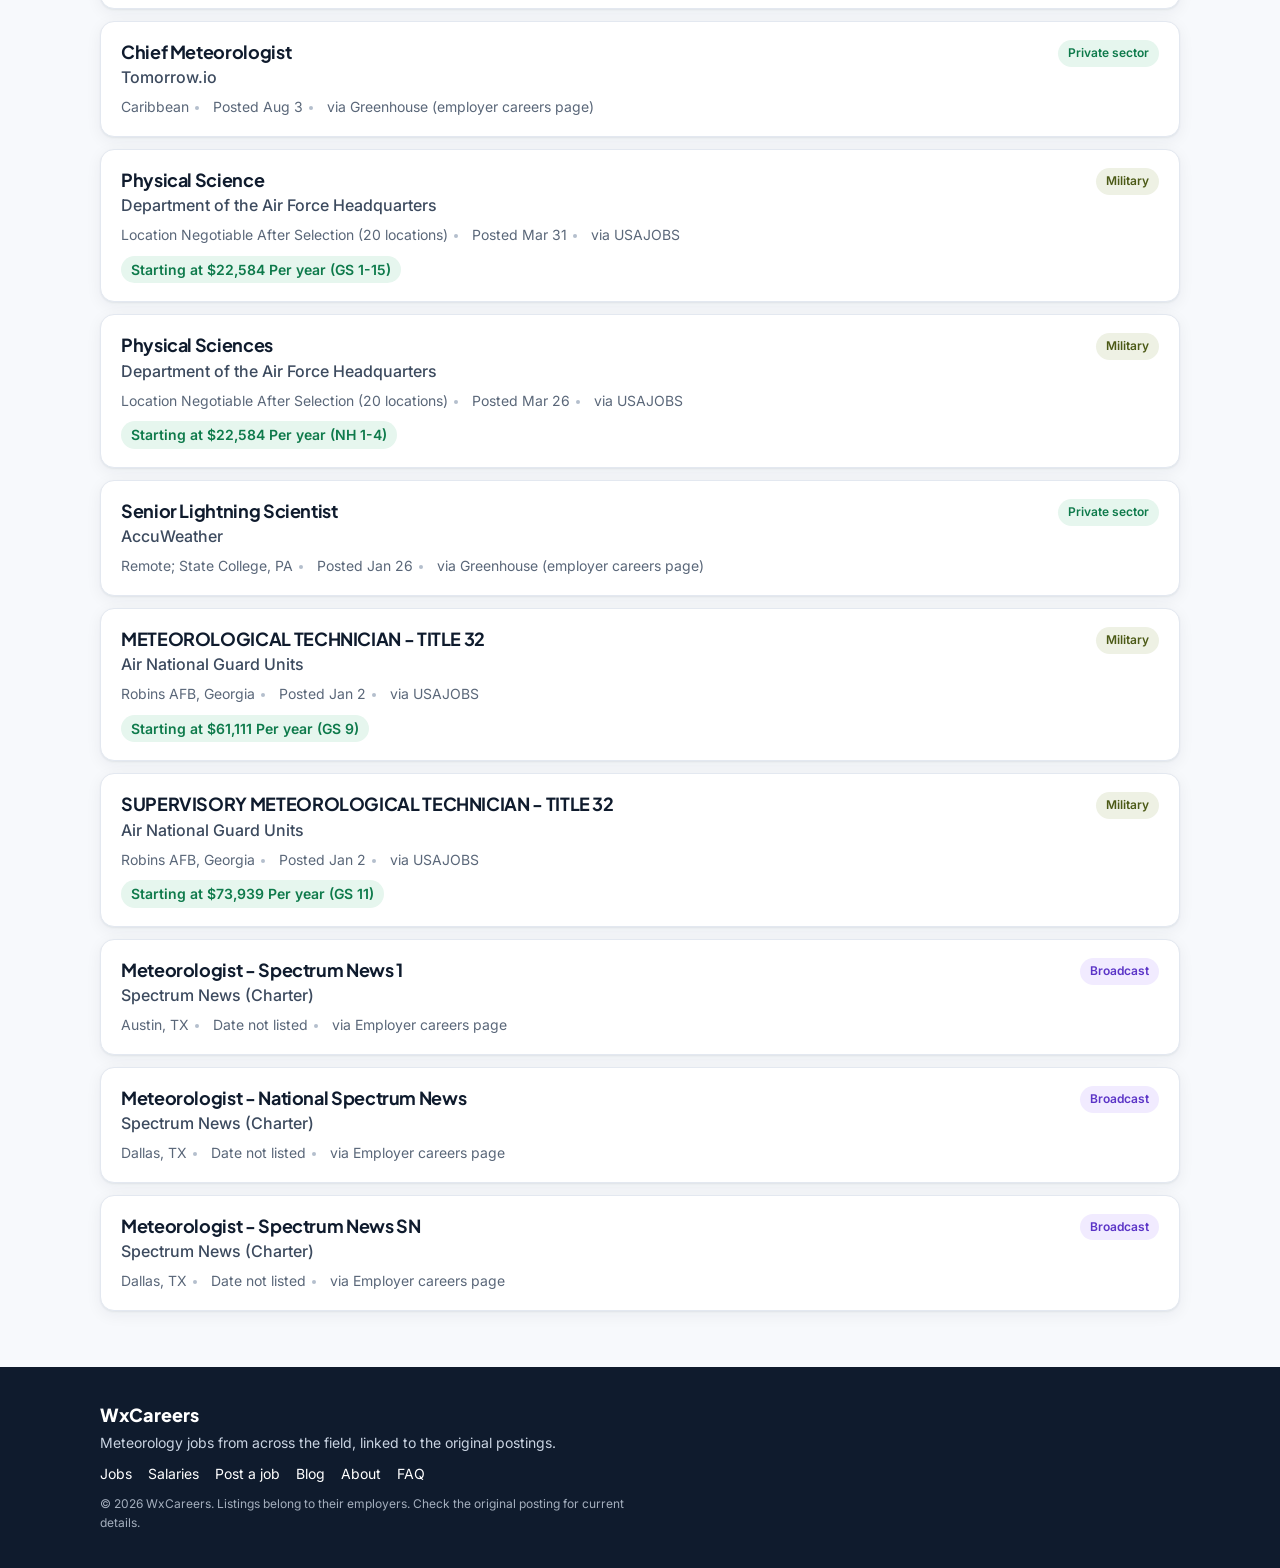
==== commit afbacb7a: "Remove newsletter signup and links; redirect newsletter page to homepage" ====
--- a/site/index.html
+++ b/site/index.html
@@ -2,10 +2,10 @@
 <a class=skip href="#main">Skip to content</a>
 <header class=site-header><div class="wrap nav-row"><a class=brand href=index.html><svg class="logo-mark" viewBox="0 0 32 32" aria-hidden="true" width="28" height="28"><circle cx="12" cy="12" r="6" fill="#F5A524"/><g stroke="#F5A524" stroke-width="2" stroke-linecap="round"><path d="M12 1.5v2.5M1.5 12H4M4.6 4.6l1.8 1.8M19.4 4.6l-1.8 1.8"/></g><path d="M10 27h14a5 5 0 0 0 .6-9.96A7 7 0 0 0 11.3 19 4 4 0 0 0 10 27z" fill="#fff" stroke="#0B5FD9" stroke-width="2"/></svg><span>WxCareers</span></a>
 <button class=nav-toggle aria-expanded=false aria-controls=site-nav><svg viewBox="0 0 24 24" width=22 height=22 aria-hidden=true><path d="M4 7h16M4 12h16M4 17h16" fill="none" stroke="#0F1B2D" stroke-width="2" stroke-linecap="round"/></svg><span class=sr-only>Menu</span></button>
-<nav id=site-nav aria-label=Main><ul><li><a href=index.html class=on aria-current=page>Jobs</a></li><li><a href=salaries.html>Salaries</a></li><li><a href=post.html>Post a job</a></li><li><a href=blog/>Blog</a></li><li><a href=newsletter.html>Newsletter</a></li></ul></nav></div></header>
+<nav id=site-nav aria-label=Main><ul><li><a href=index.html class=on aria-current=page>Jobs</a></li><li><a href=salaries.html>Salaries</a></li><li><a href=post.html>Post a job</a></li><li><a href=blog/>Blog</a></li></ul></nav></div></header>
 <main id=main>
 <section class=hero><div class=wrap><h1>Every meteorology job, in one place.</h1><p class=hero-lede>Openings from TV stations, the NWS and federal agencies, private firms, aviation, the military, and universities. Pay shown when posted.</p>
-<div class=cta-row><a class="btn btn-primary" href="#jobs">Browse jobs</a><a class="btn btn-secondary" href=newsletter.html>Get The WxCareers Weekly</a></div>
+<div class=cta-row><a class="btn btn-primary" href="#jobs">Browse jobs</a></div>
 <p class="meta hero-meta" id=upd></p>
 <div class="bar filters" id=jobs role=search aria-label="Filter and search jobs">
 <label class=field><span class=sr-only>Sector</span><select id=sec><option value="">All sectors</option></select></label>
@@ -13,7 +13,7 @@
 <label class="field field-search"><svg viewBox="0 0 24 24" width=18 height=18 aria-hidden=true class=ico><circle cx=11 cy=11 r=7 fill=none stroke=currentColor stroke-width=2 /><path d="M20 20l-4-4" stroke=currentColor stroke-width=2 stroke-linecap=round /></svg><span class=sr-only>Search</span><input id=q type=search placeholder="Search by title or employer"></label>
 </div></div></section>
 <section class="wrap content"><p class=result-count id=rc aria-live=polite></p><div id=list class=job-list><!--STATIC-JOBS--><article class=job><div class=job-main><h2 class=job-title><a href="https://www.ihirebroadcasting.com/jobs/view/544477230" target=_blank rel=noopener>Lead Meteorologist</a></h2><p class=job-employer>National Oceanic and Atmospheric Administration</p><p class=meta><span>Monterey, CA</span><span>via iHireBroadcasting</span></p></div></article><article class=job><div class=job-main><h2 class=job-title><a href="https://www.usajobs.gov/job/889714000" target=_blank rel=noopener>LEAD METEOROLOGICAL TECHNICIAN</a></h2><p class=job-employer>Air Mobility Command</p><p class=meta><span>Scott AFB, Illinois</span><span>via USAJOBS</span></p><p class=sal>Starting at $69,694 Per year (GS 10)</p></div></article><article class=job><div class=job-main><h2 class=job-title><a href="https://www.ihirebroadcasting.com/jobs/view/544386870" target=_blank rel=noopener>Meteorologist/Mmj - Kmov</a></h2><p class=job-employer>Gray Television</p><p class=meta><span>Maryland Heights, MO</span><span>via iHireBroadcasting</span></p></div></article><article class=job><div class=job-main><h2 class=job-title><a href="https://www.ihirebroadcasting.com/jobs/view/544143174" target=_blank rel=noopener>Meteorologist (W/End) - Wmtv</a></h2><p class=job-employer>Gray Television</p><p class=meta><span>Madison, WI</span><span>via iHireBroadcasting</span></p></div></article><article class=job><div class=job-main><h2 class=job-title><a href="https://www.ihirebroadcasting.com/jobs/view/544064130" target=_blank rel=noopener>Meteorologist (Launch Operations)</a></h2><p class=job-employer>SpaceX</p><p class=meta><span>TX</span><span>via iHireBroadcasting</span></p></div></article><article class=job><div class=job-main><h2 class=job-title><a href="https://www.ihirebroadcasting.com/jobs/view/544039627" target=_blank rel=noopener>Meteorologist Launch Operations</a></h2><p class=job-employer>Space Exploration Technologies Corp</p><p class=meta><span>South Padre Island, TX</span><span>via iHireBroadcasting</span></p></div></article><article class=job><div class=job-main><h2 class=job-title><a href="https://www.ihirebroadcasting.com/jobs/view/544034730" target=_blank rel=noopener>ATC Weather Forecaster</a></h2><p class=job-employer>Amentum Services Inc</p><p class=meta><span>Indian Springs, NV</span><span>via iHireBroadcasting</span></p></div></article><article class=job><div class=job-main><h2 class=job-title><a href="https://www.ihirebroadcasting.com/jobs/view/543985998" target=_blank rel=noopener>Traffic and Weather Reporter</a></h2><p class=job-employer>iHeartMedia</p><p class=meta><span>Atlanta, GA</span><span>via iHireBroadcasting</span></p></div></article><article class=job><div class=job-main><h2 class=job-title><a href="https://job-boards.greenhouse.io/theweathercompany/jobs/5239770007" target=_blank rel=noopener>Senior Meteorologist</a></h2><p class=job-employer>The Weather Company</p><p class=meta><span>Phoenix, Arizona</span><span>via Greenhouse (employer careers page)</span></p></div></article><article class=job><div class=job-main><h2 class=job-title><a href="https://www.ihirebroadcasting.com/jobs/view/541315013" target=_blank rel=noopener>Weekend Meteorologist</a></h2><p class=job-employer>WSLS</p><p class=meta><span>Roanoke, VA</span><span>via iHireBroadcasting</span></p></div></article><article class=job><div class=job-main><h2 class=job-title><a href="https://www.ihirebroadcasting.com/jobs/view/543870846" target=_blank rel=noopener>Meteorologist / MMJ</a></h2><p class=job-employer>Nexstar</p><p class=meta><span>Des Moines, IA</span><span>via iHireBroadcasting</span></p></div></article><article class=job><div class=job-main><h2 class=job-title><a href="https://www.ihirebroadcasting.com/jobs/view/543804604" target=_blank rel=noopener>Expert Meteorologist</a></h2><p class=job-employer>Tomorrow Companies Inc</p><p class=meta><span>New York, NY</span><span>via iHireBroadcasting</span></p></div></article><article class=job><div class=job-main><h2 class=job-title><a href="https://www.ihirebroadcasting.com/jobs/view/543778429" target=_blank rel=noopener>Meteorologist - WSB TV</a></h2><p class=job-employer>Cox Media Group Inc</p><p class=meta><span>Atlanta, GA</span><span>via iHireBroadcasting</span></p></div></article><article class=job><div class=job-main><h2 class=job-title><a href="https://www.ihirebroadcasting.com/jobs/view/543747015" target=_blank rel=noopener>Morning Meteorologist</a></h2><p class=job-employer>Hearst Television, Inc.</p><p class=meta><span>Oklahoma City, OK</span><span>via iHireBroadcasting</span></p></div></article><article class=job><div class=job-main><h2 class=job-title><a href="https://www.ihirebroadcasting.com/jobs/view/543729256" target=_blank rel=noopener>Expert Meteorologist</a></h2><p class=job-employer>The Tomorrow Companies Inc.</p><p class=meta><span>Boston, MA</span><span>via iHireBroadcasting</span></p></div></article><article class=job><div class=job-main><h2 class=job-title><a href="https://www.usajobs.gov/job/889594100" target=_blank rel=noopener>Lead Meteorologist</a></h2><p class=job-employer>National Oceanic and Atmospheric Administration</p><p class=meta><span>Calera, Alabama + 9 location(s)</span><span>via USAJOBS</span></p><p class=sal>Starting at $106,437 Per year (GS 13)</p></div></article><article class=job><div class=job-main><h2 class=job-title><a href="https://spire.com/careers/job-openings/job/?gh_jid=8238125&amp;gh_jid=8238125" target=_blank rel=noopener>Backend Software Engineer, Weather &amp; Aviation</a></h2><p class=job-employer>Spire Global</p><p class=meta><span>Boulder, Colorado, United States</span><span>via Greenhouse (employer careers page)</span></p></div></article><article class=job><div class=job-main><h2 class=job-title><a href="https://spire.com/careers/job-openings/job/?gh_jid=7898534&amp;gh_jid=7898534" target=_blank rel=noopener>Front-End Software Engineer — Weather Platforms</a></h2><p class=job-employer>Spire Global</p><p class=meta><span>Boulder, Colorado, United States</span><span>via Greenhouse (employer careers page)</span></p></div></article><article class=job><div class=job-main><h2 class=job-title><a href="https://spire.com/careers/job-openings/job/?gh_jid=8001327&amp;gh_jid=8001327" target=_blank rel=noopener>Sales Manager - Weather &amp; Climate (EMEA &amp; APAC)</a></h2><p class=job-employer>Spire Global</p><p class=meta><span>Remote - Based in Europe</span><span>via Greenhouse (employer careers page)</span></p></div></article><article class=job><div class=job-main><h2 class=job-title><a href="https://job-boards.greenhouse.io/theweathercompany/jobs/5270393007" target=_blank rel=noopener>Contributing Meteorologist (Contract)</a></h2><p class=job-employer>The Weather Company</p><p class=meta><span>United States</span><span>via Greenhouse (employer careers page)</span></p></div></article><article class=job><div class=job-main><h2 class=job-title><a href="https://job-boards.greenhouse.io/theweathercompany/jobs/5270411007" target=_blank rel=noopener>Meteorologist (Contract)</a></h2><p class=job-employer>The Weather Company</p><p class=meta><span>Remote UK</span><span>via Greenhouse (employer careers page)</span></p></div></article><article class=job><div class=job-main><h2 class=job-title><a href="https://scripps.wd115.myworkdayjobs.com/en-US/Scripps_Careers/job/Meteorologist--KGTV_JR036902-1" target=_blank rel=noopener>Meteorologist, KGTV</a></h2><p class=job-employer>Scripps (KGTV ABC 10)</p><p class=meta><span>San Diego, CA</span><span>via Employer careers page</span></p><p class=sal>$120,000 - $130,000 per year</p></div></article><article class=job><div class=job-main><h2 class=job-title><a href="https://boards.greenhouse.io/tomorrow/jobs/8038098003?gh_jid=8038098003" target=_blank rel=noopener>Expert Meteorologist</a></h2><p class=job-employer>Tomorrow.io</p><p class=meta><span>Remote US</span><span>via Greenhouse (employer careers page)</span></p></div></article><article class=job><div class=job-main><h2 class=job-title><a href="https://job-boards.greenhouse.io/accuweather/jobs/8189209" target=_blank rel=noopener>Digital Content &amp; Engagement Intern – Forecasting and Communications</a></h2><p class=job-employer>AccuWeather</p><p class=meta><span>State College, PA</span><span>via Greenhouse (employer careers page)</span></p></div></article><article class=job><div class=job-main><h2 class=job-title><a href="https://job-boards.greenhouse.io/accuweather/jobs/8288794" target=_blank rel=noopener>Storm Warning Meteorologist</a></h2><p class=job-employer>AccuWeather</p><p class=meta><span>Wichita, KS</span><span>via Greenhouse (employer careers page)</span></p></div></article><article class=job><div class=job-main><h2 class=job-title><a href="https://www.ihirebroadcasting.com/jobs/view/530543337" target=_blank rel=noopener>Meteorologist</a></h2><p class=job-employer>WJXT</p><p class=meta><span>Jacksonville, FL</span><span>via iHireBroadcasting</span></p></div></article><article class=job><div class=job-main><h2 class=job-title><a href="https://www.ihirebroadcasting.com/jobs/view/532962391" target=_blank rel=noopener>Meteorologist</a></h2><p class=job-employer>WDIV</p><p class=meta><span>Detroit, MI</span><span>via iHireBroadcasting</span></p></div></article><article class=job><div class=job-main><h2 class=job-title><a href="https://boards.greenhouse.io/tomorrow/jobs/8035679003?gh_jid=8035679003" target=_blank rel=noopener>Meteorological Data Scientist</a></h2><p class=job-employer>Tomorrow.io</p><p class=meta><span>Boston, Massachusetts, United States</span><span>via Greenhouse (employer careers page)</span></p></div></article><article class=job><div class=job-main><h2 class=job-title><a href="https://www.usajobs.gov/job/888500300" target=_blank rel=noopener>METEOROLOGIST</a></h2><p class=job-employer>Air Force Civilian Career Training</p><p class=meta><span>Asheville, North Carolina + 1 location(s)</span><span>via USAJOBS</span></p><p class=sal>Starting at $50,460 Per year (GS 7-9)</p></div></article><article class=job><div class=job-main><h2 class=job-title><a href="https://morganmurphymedia.com/current-openings/chief-meteorologist/" target=_blank rel=noopener>Chief Meteorologist</a></h2><p class=job-employer>Morgan Murphy Media</p><p class=meta><span>La Crosse, WI</span><span>via Employer careers page</span></p></div></article><article class=job><div class=job-main><h2 class=job-title><a href="https://www.usajobs.gov/job/887393000" target=_blank rel=noopener>Meteorologist</a></h2><p class=job-employer>National Oceanic and Atmospheric Administration</p><p class=meta><span>Anchorage, Alaska + 20 location(s)</span><span>via USAJOBS</span></p><p class=sal>Starting at $40,736 Per year (GS 5-9)</p></div></article><article class=job><div class=job-main><h2 class=job-title><a href="https://www.usajobs.gov/job/887393400" target=_blank rel=noopener>Meteorologist</a></h2><p class=job-employer>National Oceanic and Atmospheric Administration</p><p class=meta><span>Calera, Alabama + 103 location(s)</span><span>via USAJOBS</span></p><p class=sal>Starting at $40,736 Per year (GS 5-9)</p></div></article><article class=job><div class=job-main><h2 class=job-title><a href="https://job-boards.greenhouse.io/theweathercompany/jobs/5175205007" target=_blank rel=noopener>Senior Manager, Meteorological Technologies</a></h2><p class=job-employer>The Weather Company</p><p class=meta><span>Andover, MA</span><span>via Greenhouse (employer careers page)</span></p></div></article><article class=job><div class=job-main><h2 class=job-title><a href="https://job-boards.greenhouse.io/theweathercompany/jobs/5209679007" target=_blank rel=noopener>Weather Science Intern</a></h2><p class=job-employer>The Weather Company</p><p class=meta><span>Atlanta, GA</span><span>via Greenhouse (employer careers page)</span></p></div></article><article class=job><div class=job-main><h2 class=job-title><a href="https://boards.greenhouse.io/tomorrow/jobs/7930860003?gh_jid=7930860003" target=_blank rel=noopener>Aviation Meteorologist (Future Talent Pipeline)</a></h2><p class=job-employer>Tomorrow.io</p><p class=meta><span>Remote US</span><span>via Greenhouse (employer careers page)</span></p></div></article><article class=job><div class=job-main><h2 class=job-title><a href="https://boards.greenhouse.io/tomorrow/jobs/7824142003?gh_jid=7824142003" target=_blank rel=noopener>Chief Meteorologist</a></h2><p class=job-employer>Tomorrow.io</p><p class=meta><span>Caribbean</span><span>via Greenhouse (employer careers page)</span></p></div></article><article class=job><div class=job-main><h2 class=job-title><a href="https://www.usajobs.gov/job/863324300" target=_blank rel=noopener>Physical Science</a></h2><p class=job-employer>Department of the Air Force Headquarters</p><p class=meta><span>Location Negotiable After Selection (20 locations)</span><span>via USAJOBS</span></p><p class=sal>Starting at $22,584 Per year (GS 1-15)</p></div></article><article class=job><div class=job-main><h2 class=job-title><a href="https://www.usajobs.gov/job/862936600" target=_blank rel=noopener>Physical Sciences</a></h2><p class=job-employer>Department of the Air Force Headquarters</p><p class=meta><span>Location Negotiable After Selection (20 locations)</span><span>via USAJOBS</span></p><p class=sal>Starting at $22,584 Per year (NH 1-4)</p></div></article><article class=job><div class=job-main><h2 class=job-title><a href="https://job-boards.greenhouse.io/accuweather/jobs/7561810" target=_blank rel=noopener>Senior Lightning Scientist</a></h2><p class=job-employer>AccuWeather</p><p class=meta><span>Remote; State College, PA</span><span>via Greenhouse (employer careers page)</span></p></div></article><article class=job><div class=job-main><h2 class=job-title><a href="https://www.usajobs.gov/job/851247100" target=_blank rel=noopener>METEOROLOGICAL TECHNICIAN - TITLE 32</a></h2><p class=job-employer>Air National Guard Units</p><p class=meta><span>Robins AFB, Georgia</span><span>via USAJOBS</span></p><p class=sal>Starting at $61,111 Per year (GS 9)</p></div></article><article class=job><div class=job-main><h2 class=job-title><a href="https://www.usajobs.gov/job/851076600" target=_blank rel=noopener>SUPERVISORY METEOROLOGICAL TECHNICIAN - TITLE 32</a></h2><p class=job-employer>Air National Guard Units</p><p class=meta><span>Robins AFB, Georgia</span><span>via USAJOBS</span></p><p class=sal>Starting at $73,939 Per year (GS 11)</p></div></article><article class=job><div class=job-main><h2 class=job-title><a href="https://jobs.spectrum.com/job/austin/meteorologist-spectrum-news-1/4673/98755779088" target=_blank rel=noopener>Meteorologist - Spectrum News 1</a></h2><p class=job-employer>Spectrum News (Charter)</p><p class=meta><span>Austin, TX</span><span>via Employer careers page</span></p></div></article><article class=job><div class=job-main><h2 class=job-title><a href="https://jobs.spectrum.com/job/dallas/meteorologist-national-spectrum-news/4673/98391451616" target=_blank rel=noopener>Meteorologist - National Spectrum News</a></h2><p class=job-employer>Spectrum News (Charter)</p><p class=meta><span>Dallas, TX</span><span>via Employer careers page</span></p></div></article><article class=job><div class=job-main><h2 class=job-title><a href="https://jobs.spectrum.com/job/dallas/meteorologist-spectrum-news-sn/4673/100818516624" target=_blank rel=noopener>Meteorologist - Spectrum News SN</a></h2><p class=job-employer>Spectrum News (Charter)</p><p class=meta><span>Dallas, TX</span><span>via Employer careers page</span></p></div></article><article class=job><div class=job-main><h2 class=job-title><a href="https://jobs.spectrum.com/job/louisville/meteorologist-spectrum-news-1/4673/100194462992" target=_blank rel=noopener>Meteorologist - Spectrum News 1</a></h2><p class=job-employer>Spectrum News (Charter)</p><p class=meta><span>Louisville, KY</span><span>via Employer careers page</span></p></div></article><!--/STATIC-JOBS--></div></section>
-</main><footer class=site-footer><div class=wrap><p class=footer-brand>WxCareers</p><p>Meteorology jobs from across the field, linked to the original postings.</p><p class=footer-links><a href=index.html>Jobs</a><a href=salaries.html>Salaries</a><a href=post.html>Post a job</a><a href=blog/>Blog</a><a href=newsletter.html>Newsletter</a><a href=about.html>About</a><a href=faq.html>FAQ</a></p><p class=small>© 2026 WxCareers. Listings belong to their employers. Check the original posting for current details.</p></div></footer>
+</main><footer class=site-footer><div class=wrap><p class=footer-brand>WxCareers</p><p>Meteorology jobs from across the field, linked to the original postings.</p><p class=footer-links><a href=index.html>Jobs</a><a href=salaries.html>Salaries</a><a href=post.html>Post a job</a><a href=blog/>Blog</a><a href=about.html>About</a><a href=faq.html>FAQ</a></p><p class=small>© 2026 WxCareers. Listings belong to their employers. Check the original posting for current details.</p></div></footer>
 <script>(function(){var b=document.querySelector('.nav-toggle'),n=document.getElementById('site-nav');b.addEventListener('click',function(){var o=b.getAttribute('aria-expanded')==='true';b.setAttribute('aria-expanded',String(!o));n.classList.toggle('open',!o)})})();</script>
 <script>
 const LABEL={TV:'Broadcast',federal:'NWS / Federal',private:'Private sector',aviation:'Aviation',military:'Military',academic:'Academic',energy:'Energy'};const lbl=s=>LABEL[s]||s;const fmtUpd=u=>{const d=new Date(/[zZ]|[+-]\d\d:?\d\d$/.test(u)?u:u+'Z');if(isNaN(d))return u;const p=Object.fromEntries(new Intl.DateTimeFormat('en-US',{timeZone:'America/New_York',month:'short',day:'numeric',hour:'numeric',minute:'2-digit'}).formatToParts(d).map(x=>[x.type,x.value]));return `Updated ${p.month} ${p.day}, ${p.hour}:${p.minute} ${p.dayPeriod} ET`};const fmtDate=x=>{const m=/^(\d{4})-(\d\d)-(\d\d)/.exec(x||'');if(!m)return x;const d=new Date(Date.UTC(+m[1],m[2]-1,+m[3]));return d.toLocaleDateString('en-US',{month:'short',day:'numeric',timeZone:'UTC'})+(+m[1]!==new Date().getFullYear()?', '+m[1]:'')};let J=[];const $=i=>document.getElementById(i);const esc=v=>String(v??'').replace(/[&<>"']/g,c=>({'&':'&amp;','<':'&lt;','>':'&gt;','"':'&quot;',"'":'&#39;'}[c]));
--- a/site/style.css
+++ b/site/style.css
@@ -101,3 +101,4 @@
 .article img{max-width:100%;border-radius:8px}.back{display:inline-block;margin:24px 0 0;color:#0B5FD9;text-decoration:none;font-weight:600}
 
 .prose{max-width:720px}.prose h2{font-size:1.15rem;margin:1.6em 0 .4em}.prose p{line-height:1.65;margin:0 0 1em}
+@media(min-width:760px){.card-grid-2{grid-template-columns:repeat(2,1fr)}}
